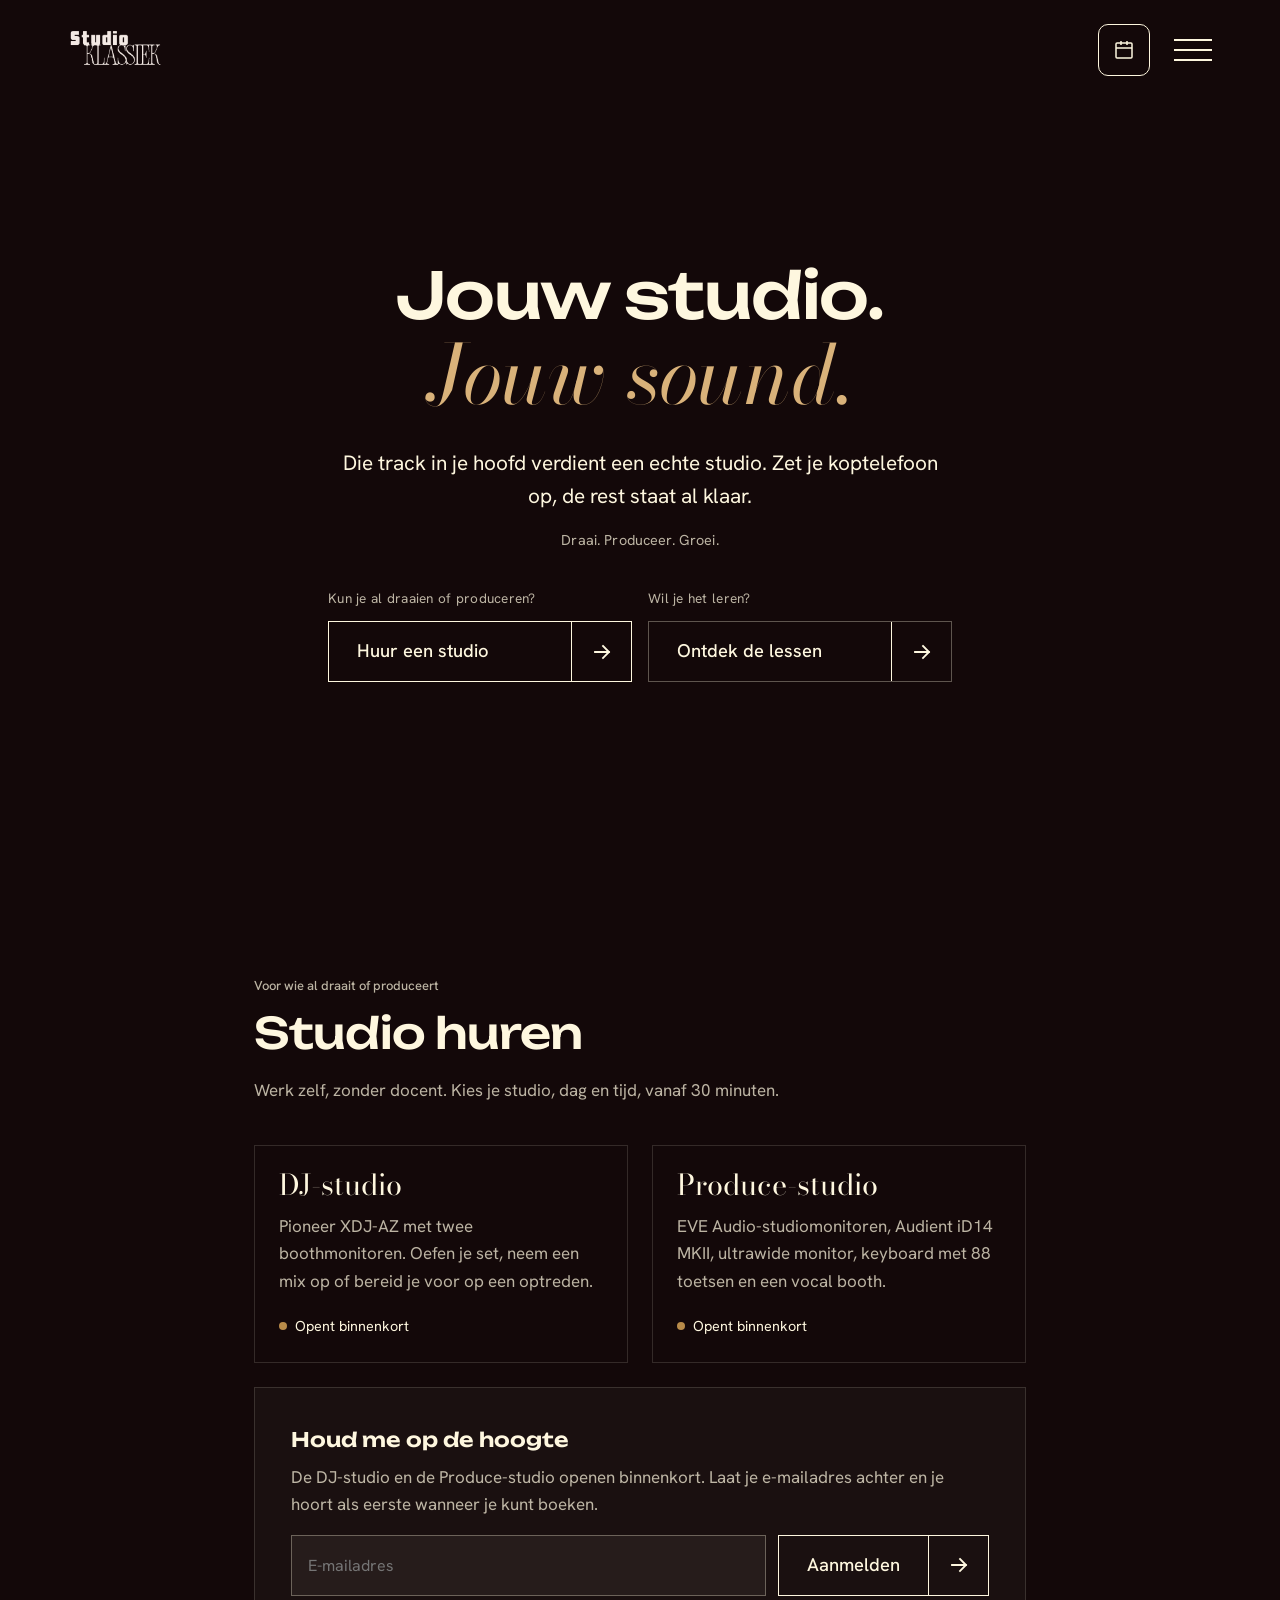
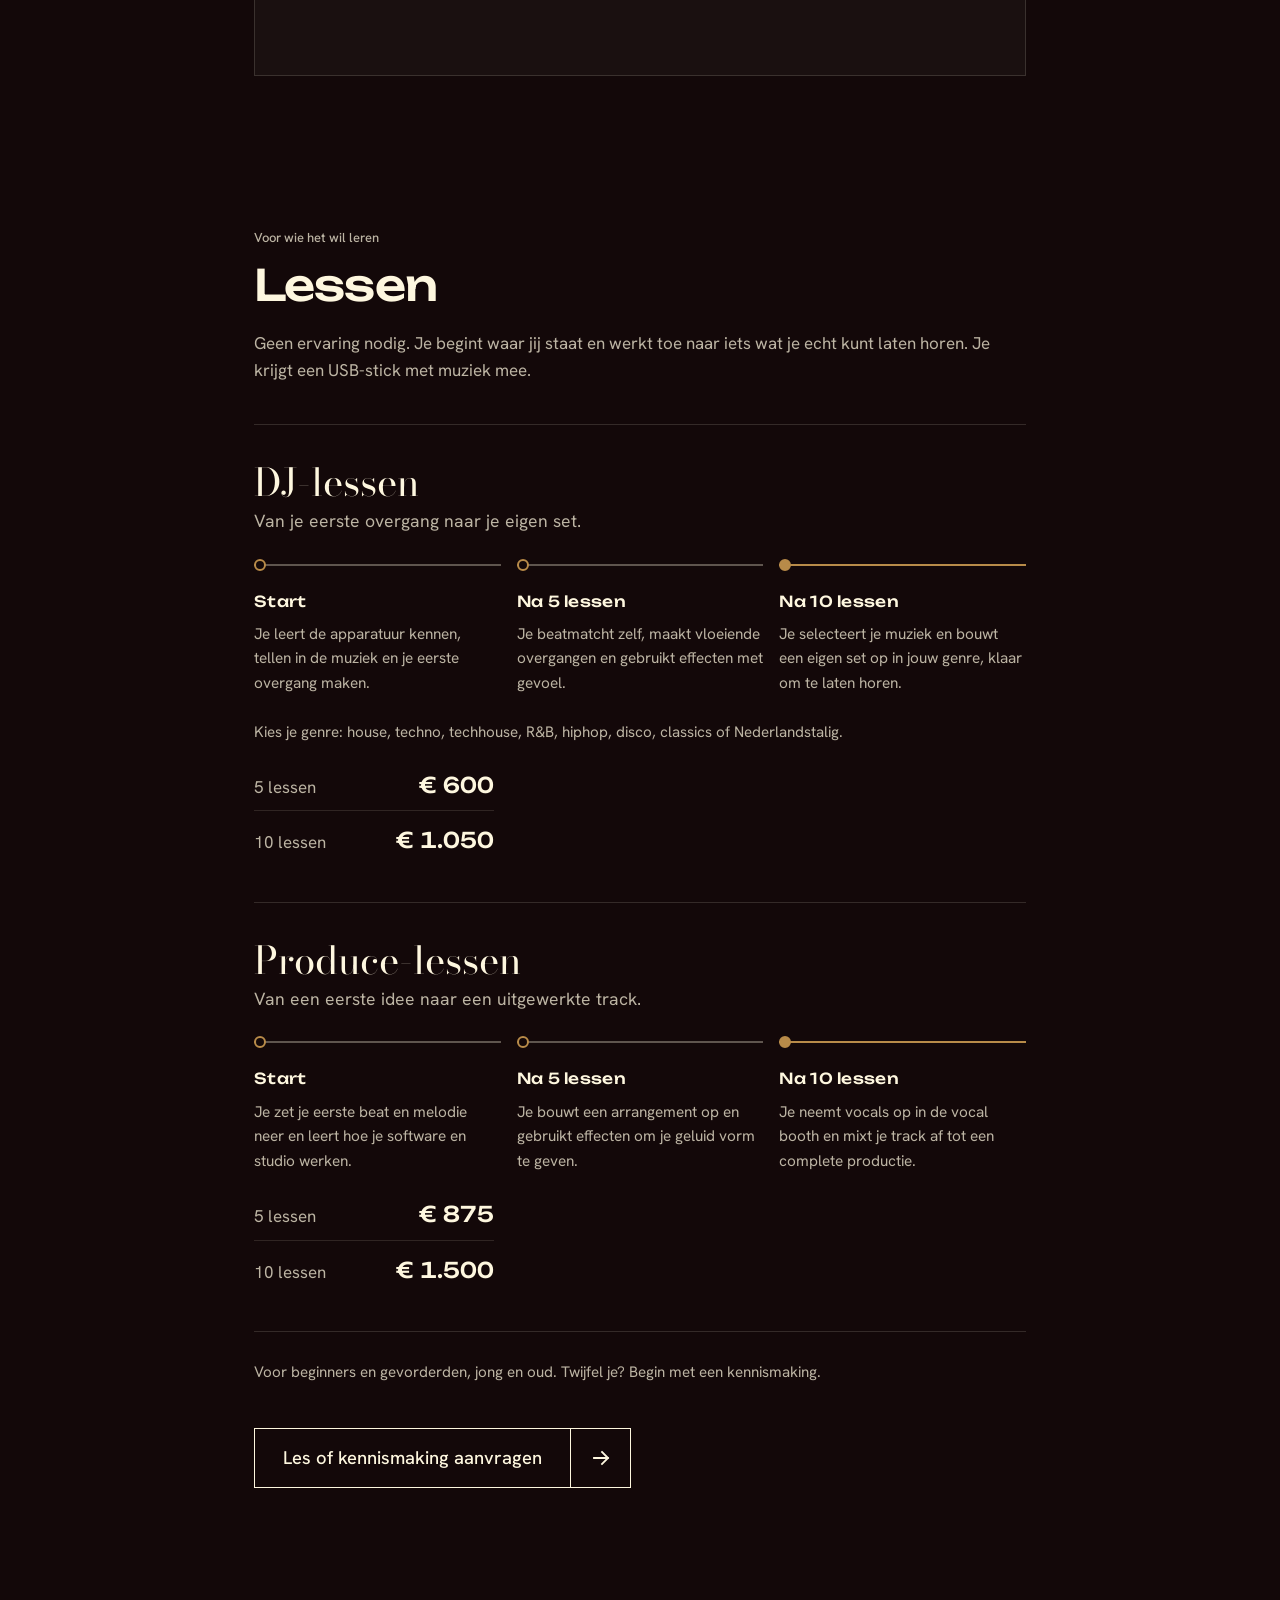
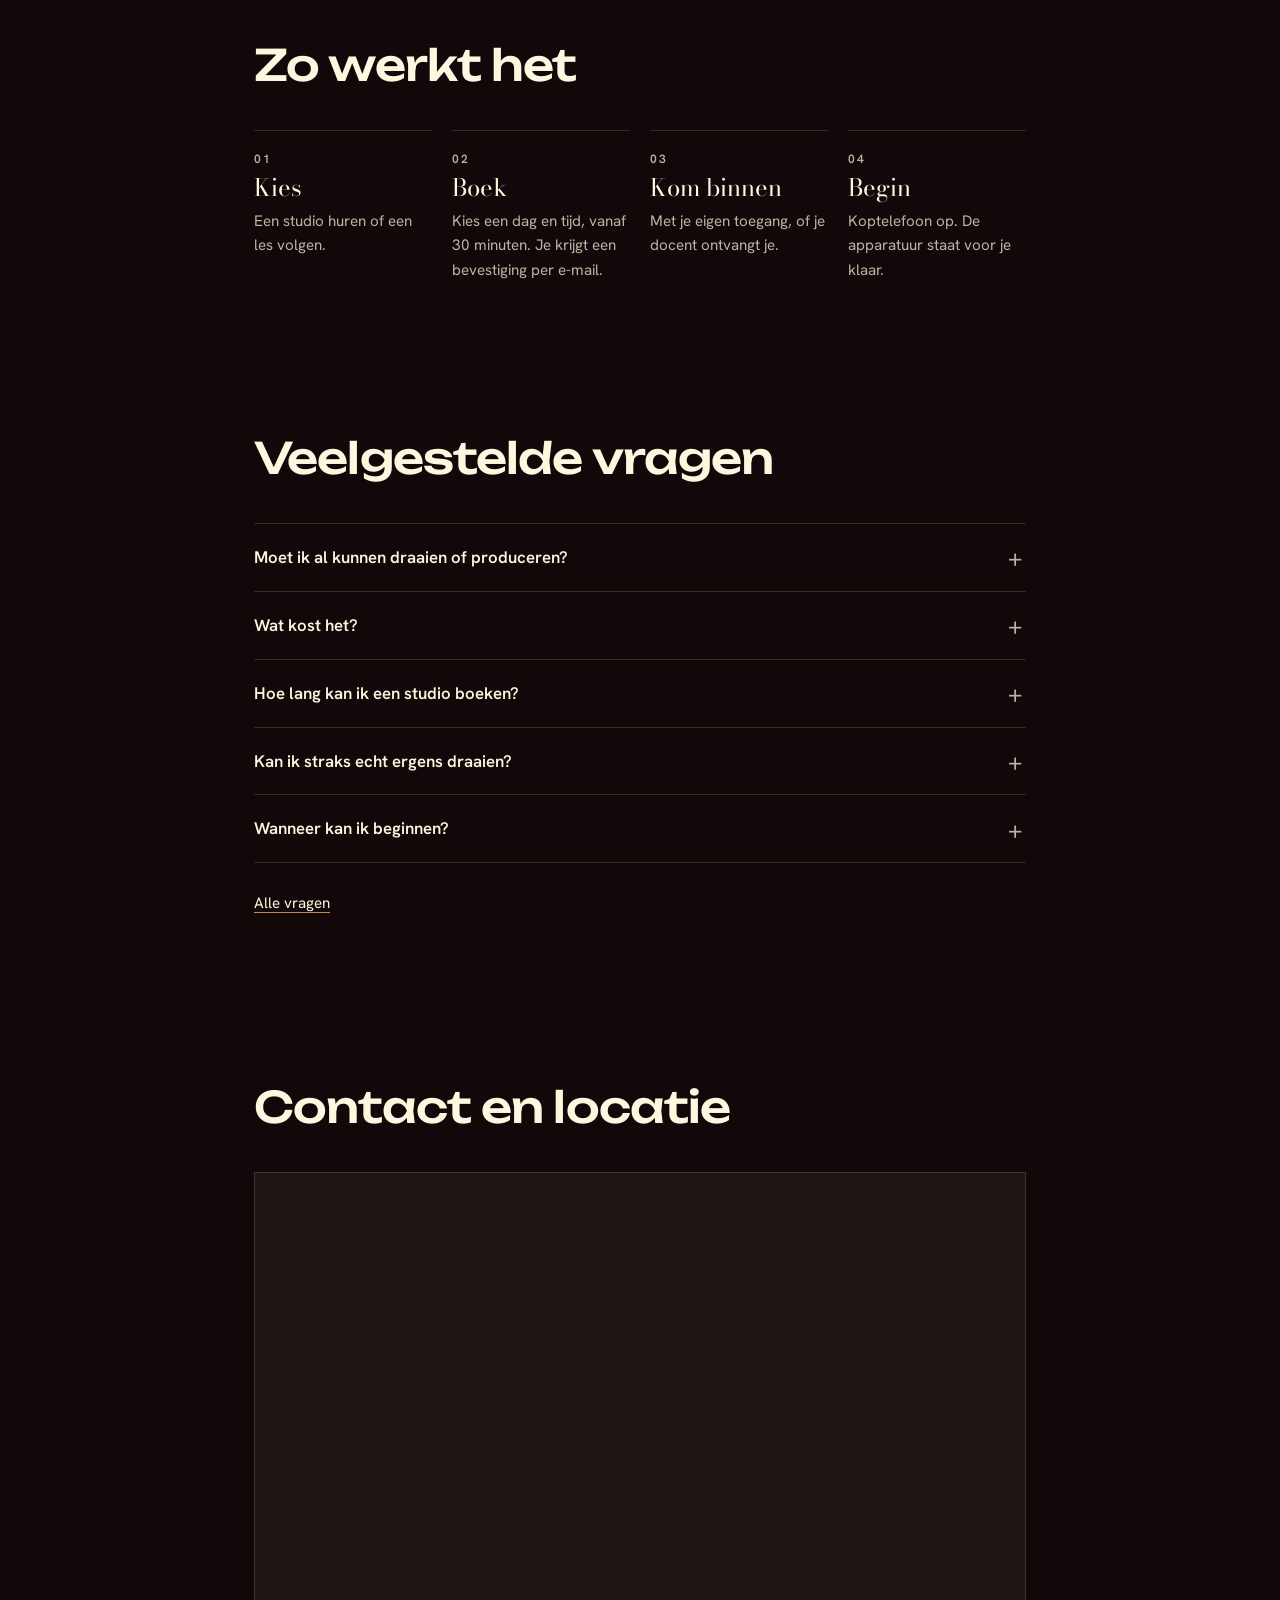
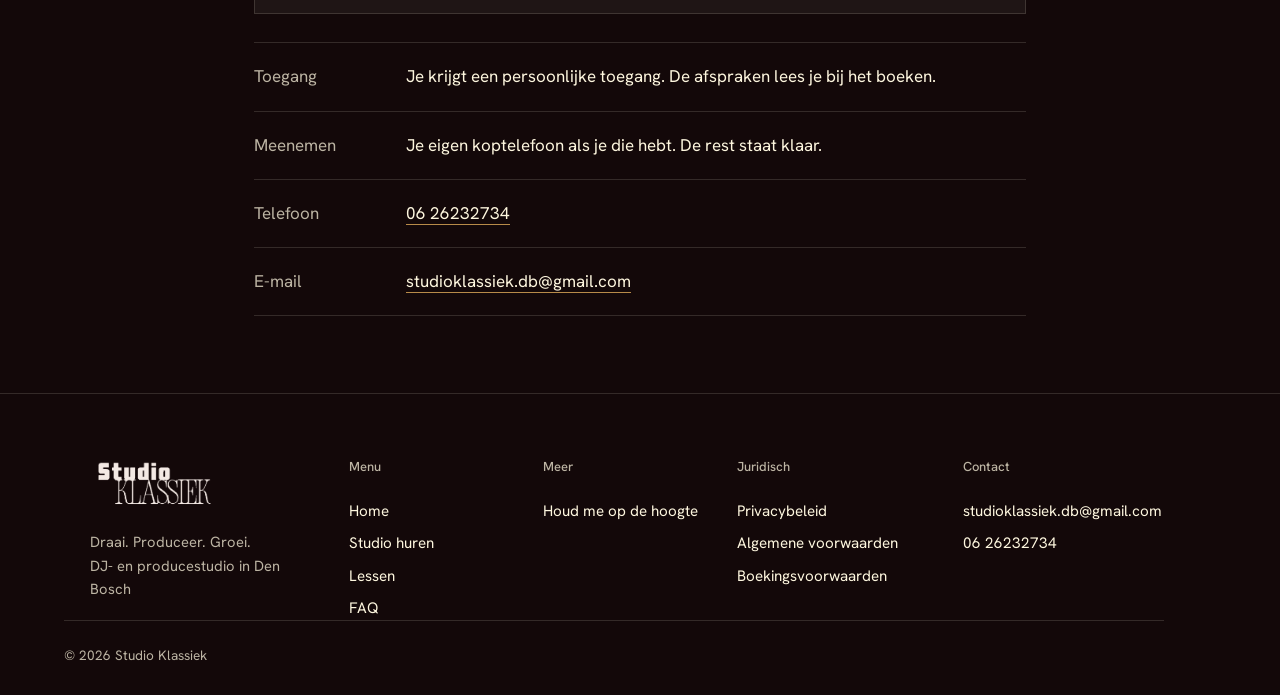
==== index.html @ 71df618e "Polijsten: lichtere kopjes, gewone labels, geen gloed, lege plekken verborgen - Kopjes van gewicht 7" ====
<!doctype html>
<html lang="nl">
<head>
<meta charset="utf-8">
<meta http-equiv="Content-Security-Policy" content="default-src 'self'; script-src 'self'; style-src 'self'; img-src 'self' data:; font-src 'self'; connect-src 'self' https://formsubmit.co; frame-src https://www.google.com; object-src 'none'; base-uri 'self'; form-action 'self'">
<meta name="viewport" content="width=device-width, initial-scale=1">
<title>Studio Klassiek | DJ- en producestudio in Den Bosch</title>
<meta name="description" content="Studio Klassiek in Den Bosch: huur een DJ- of producestudio vanaf 30 minuten, of leer draaien en produceren met DJ- en produce-lessen. Geen ervaring nodig.">
<link rel="icon" href="favicon.ico">
<link rel="stylesheet" href="fonts.css">
<link rel="stylesheet" href="styles.css">
</head>
<body class="home">

<a class="skip" href="#main">Naar de inhoud</a>

<header class="site-header">
  <a class="brand" href="#top" aria-label="Studio Klassiek, naar boven">
    <img src="assets/logo-cream.png" width="657" height="285" alt="Studio Klassiek">
  </a>
  <div class="head-actions">
    <a class="icon-btn" href="self-service.html" aria-label="Studio huren">
      <svg viewBox="0 0 24 24" aria-hidden="true"><rect x="4" y="5" width="16" height="15" rx="1"/><path d="M4 10h16M9 3v4M15 3v4"/></svg>
    </a>
    <button class="burger" id="burger" aria-expanded="false" aria-controls="menu" aria-label="Menu"><span></span><span></span><span></span></button>
  </div>
</header>

<nav class="menu" id="menu" aria-label="Hoofdmenu" hidden>
  <a href="self-service.html">Studio huren</a>
  <a href="lessen-boeken.html">Lessen boeken</a>
  <a href="index.html#studio">De studio</a>
</nav>
<main id="main">

<!-- 1. SFEERBEELD, KORTE UITLEG EN TWEE ROUTES -->
<section class="hero hero-photo" id="top">
  <div class="hero-media" aria-hidden="true">
    <!-- Zet hier jullie eigen sfeerfoto neer: site/assets/foto/hero.jpg (liggend, minimaal 1800 px breed) -->
    <img data-photo src="assets/foto/hero.jpg" alt="" width="1800" height="1200" fetchpriority="high">
    <span class="ph-label">Sfeerfoto: iemand achter de decks, licht aan, studio in gebruik</span>
  </div>
  <div class="hero-inner">
    <h1><span data-c="home.line1">Jouw studio.</span><br><em data-c="home.line2">Jouw sound.</em></h1>
    <p class="lead" data-c="home.lead">Die track in je hoofd verdient een echte studio. Zet je koptelefoon op, de rest staat al klaar.</p>
    <p class="small" data-c="home.small">Draai. Produceer. Groei.</p>
    <div class="routes">
      <a class="route" href="#huren">
        <small>Kun je al draaien of produceren?</small>
        <span class="btn"><span>Huur een studio</span><i class="arrow" aria-hidden="true"><svg viewBox="0 0 24 24"><path d="M5 12h14M13 6l6 6-6 6"/></svg></i></span>
      </a>
      <a class="route" href="#lessen">
        <small>Wil je het leren?</small>
        <span class="btn alt"><span>Ontdek de lessen</span><i class="arrow" aria-hidden="true"><svg viewBox="0 0 24 24"><path d="M5 12h14M13 6l6 6-6 6"/></svg></i></span>
      </a>
    </div>
  </div>
</section>

<!-- 2. AANBOD: STUDIO HUREN -->
<section class="block" id="huren">
  <p class="eyebrow">Voor wie al draait of produceert</p>
  <h2>Studio huren</h2>
  <p class="intro">Werk zelf, zonder docent. Kies je studio, dag en tijd, vanaf 30 minuten.</p>
  <div class="offer-grid">
    <article class="offer">
      <figure class="ph">
        <img data-photo src="assets/foto/dj-studio.jpg" alt="De DJ-studio met de Pioneer XDJ-AZ" width="1200" height="900">
        <figcaption class="ph-label">Foto: DJ-studio</figcaption>
      </figure>
      <div class="offer-body">
        <h3 data-c="studios.0.name">DJ-studio</h3>
        <p data-c="studios.0.text">Pioneer XDJ-AZ met twee boothmonitoren. Oefen je set, neem een mix op of bereid je voor op een optreden.</p>
        <p class="status" data-studio="0"><span class="dot" aria-hidden="true"></span><span class="st-text">Opent binnenkort</span><span class="st-open"> &middot; verwachte opening: <span class="todo" data-st-date>datum volgt</span></span></p>
      </div>
    </article>
    <article class="offer">
      <figure class="ph">
        <img data-photo src="assets/foto/produce-studio.jpg" alt="De producestudio met studiomonitoren en keyboard" width="1200" height="900">
        <figcaption class="ph-label">Foto: Produce-studio</figcaption>
      </figure>
      <div class="offer-body">
        <h3 data-c="studios.1.name">Produce-studio</h3>
        <p data-c="studios.1.text">EVE Audio-studiomonitoren, Audient iD14 MKII, ultrawide monitor, keyboard met 88 toetsen en een vocal booth.</p>
        <p class="status" data-studio="1"><span class="dot" aria-hidden="true"></span><span class="st-text">Opent binnenkort</span><span class="st-open"> &middot; verwachte opening: <span class="todo" data-st-date>datum volgt</span></span></p>
      </div>
    </article>
  </div>
  <div class="notify" id="early">
    <div>
      <h3>Houd me op de hoogte</h3>
      <p data-c="home.notify">De DJ-studio en de Produce-studio openen binnenkort. Laat je e-mailadres achter en je hoort als eerste wanneer je kunt boeken.</p>
    </div>
    <form id="earlyForm" class="early-form" novalidate>
      <label class="sr-only" for="earlyEmail">E-mailadres</label>
      <input id="earlyEmail" name="email" type="email" autocomplete="email" maxlength="120" placeholder="E-mailadres" required>
      <button class="btn" type="submit"><span>Aanmelden</span><i class="arrow" aria-hidden="true"><svg viewBox="0 0 24 24"><path d="M5 12h14M13 6l6 6-6 6"/></svg></i></button>
    </form>
    <p class="early-msg" id="earlyMsg" role="status"></p>
  </div>
</section>

<!-- 2. AANBOD: LESSEN -->
<section class="block" id="lessen">
  <p class="eyebrow">Voor wie het wil leren</p>
  <h2>Lessen</h2>
  <p class="intro">Geen ervaring nodig. Je begint waar jij staat en werkt toe naar iets wat je echt kunt laten horen. Je krijgt een USB-stick met muziek mee.</p>

  <article class="course">
    <div class="course-head">
      <h3>DJ-lessen</h3>
      <p class="course-sub">Van je eerste overgang naar je eigen set.</p>
    </div>
    <ol class="path" aria-label="Wat je leert bij DJ-lessen">
      <li><b>Start</b><span>Je leert de apparatuur kennen, tellen in de muziek en je eerste overgang maken.</span></li>
      <li><b>Na 5 lessen</b><span>Je beatmatcht zelf, maakt vloeiende overgangen en gebruikt effecten met gevoel.</span></li>
      <li><b>Na 10 lessen</b><span>Je selecteert je muziek en bouwt een eigen set op in jouw genre, klaar om te laten horen.</span></li>
    </ol>
    <p class="genres">Kies je genre: house, techno, techhouse, R&amp;B, hiphop, disco, classics of Nederlandstalig.</p>
    <div class="course-foot">
      <dl class="price">
        <div><dt>5 lessen</dt><dd data-price="lessons.dj.price5">€ 600</dd></div>
        <div><dt>10 lessen</dt><dd data-price="lessons.dj.price10">€ 1.050</dd></div>
      </dl>
      <dl class="facts-list">
        <div><dt>Lesduur</dt><dd class="todo" data-c="lessons.dj.duration">Volgt</dd></div>
        <div><dt>Vorm</dt><dd class="todo" data-c="lessons.dj.form">Priv&eacute;les of groep: volgt</dd></div>
        <div><dt>Docent</dt><dd class="todo" data-c="team.0.name">Naam volgt</dd></div>
      </dl>
    </div>
  </article>

  <article class="course">
    <div class="course-head">
      <h3>Produce-lessen</h3>
      <p class="course-sub">Van een eerste idee naar een uitgewerkte track.</p>
    </div>
    <ol class="path" aria-label="Wat je leert bij produce-lessen">
      <li><b>Start</b><span>Je zet je eerste beat en melodie neer en leert hoe je software en studio werken.</span></li>
      <li><b>Na 5 lessen</b><span>Je bouwt een arrangement op en gebruikt effecten om je geluid vorm te geven.</span></li>
      <li><b>Na 10 lessen</b><span>Je neemt vocals op in de vocal booth en mixt je track af tot een complete productie.</span></li>
    </ol>
    <div class="course-foot">
      <dl class="price">
        <div><dt>5 lessen</dt><dd data-price="lessons.produce.price5">€ 875</dd></div>
        <div><dt>10 lessen</dt><dd data-price="lessons.produce.price10">€ 1.500</dd></div>
      </dl>
      <dl class="facts-list">
        <div><dt>Lesduur</dt><dd class="todo" data-c="lessons.produce.duration">Volgt</dd></div>
        <div><dt>Vorm</dt><dd class="todo" data-c="lessons.produce.form">Priv&eacute;les of groep: volgt</dd></div>
        <div><dt>Docent</dt><dd class="todo" data-c="team.1.name">Naam volgt</dd></div>
      </dl>
    </div>
  </article>

  <p class="note">Voor beginners en gevorderden, jong en oud. Twijfel je? Begin met een kennismaking.</p>
  <a class="btn" href="lessen-boeken.html"><span>Les of kennismaking aanvragen</span><i class="arrow" aria-hidden="true"><svg viewBox="0 0 24 24"><path d="M5 12h14M13 6l6 6-6 6"/></svg></i></a>
</section>

<!-- 3. DE RUIMTES EN APPARATUUR -->
<section class="block wide" id="studio">
  <p class="eyebrow">Binnenkijken</p>
  <h2>De studio</h2>
  <div class="gallery">
    <figure class="ph g-big">
      <img data-photo src="assets/foto/studio-1.jpg" alt="Overzicht van de studio met verlichting aan" width="1600" height="1000">
      <figcaption class="ph-label">Foto: overzicht studio, verlichting aan</figcaption>
    </figure>
    <figure class="ph">
      <img data-photo src="assets/foto/decks.jpg" alt="Close-up van de Pioneer XDJ-AZ" width="900" height="900">
      <figcaption class="ph-label">Foto: close-up decks</figcaption>
    </figure>
    <figure class="ph">
      <img data-photo src="assets/foto/vocal-booth.jpg" alt="De vocal booth" width="900" height="900">
      <figcaption class="ph-label">Foto: vocal booth</figcaption>
    </figure>
    <figure class="ph">
      <img data-photo src="assets/foto/produce-setup.jpg" alt="Produce-setup met studiomonitoren en keyboard" width="900" height="900">
      <figcaption class="ph-label">Foto: produce-setup</figcaption>
    </figure>
    <figure class="ph">
      <img data-photo src="assets/foto/les.jpg" alt="Een docent en leerling achter de decks" width="900" height="900">
      <figcaption class="ph-label">Foto: les in actie</figcaption>
    </figure>
  </div>
</section>

<!-- 4. ZO WERKT HET -->
<section class="block" id="werkwijze">
  <h2>Zo werkt het</h2>
  <ol class="steps">
    <li><b>Kies</b><span>Een studio huren of een les volgen.</span></li>
    <li><b>Boek</b><span>Kies een dag en tijd, vanaf 30 minuten. Je krijgt een bevestiging per e-mail.</span></li>
    <li><b>Kom binnen</b><span>Met je eigen toegang, of je docent ontvangt je.</span></li>
    <li><b>Begin</b><span>Koptelefoon op. De apparatuur staat voor je klaar.</span></li>
  </ol>
</section>

<!-- 5. WIE ERACHTER ZITTEN -->
<section class="block" id="team">
  <p class="eyebrow">Wie je hier tegenkomt</p>
  <h2>De docenten</h2>
  <p class="intro">Stap je binnen zonder ervaring? Dan word je hier goed geholpen. We beginnen bij jouw muzieksmaak en gaan in jouw tempo.</p>
  <div class="team">
    <article class="person">
      <figure class="ph portrait">
        <img data-photo src="assets/foto/docent-dj.jpg" alt="Portret van de DJ-docent" width="800" height="1000">
        <figcaption class="ph-label">Portret DJ-docent</figcaption>
      </figure>
      <h3><span class="todo" data-c="team.0.name">Naam DJ-docent</span></h3>
      <p class="role" data-c="team.0.role">DJ-lessen</p>
      <p class="todo-block" data-c="team.0.text">Kort verhaal: waar draait hij of zij, hoe lang al, en wat vindt hij of zij het mooist aan lesgeven?</p>
    </article>
    <article class="person">
      <figure class="ph portrait">
        <img data-photo src="assets/foto/docent-produce.jpg" alt="Portret van de produce-docent" width="800" height="1000">
        <figcaption class="ph-label">Portret produce-docent</figcaption>
      </figure>
      <h3><span class="todo" data-c="team.1.name">Naam produce-docent</span></h3>
      <p class="role" data-c="team.1.role">Produce-lessen</p>
      <p class="todo-block" data-c="team.1.text">Kort verhaal: wat heeft hij of zij gemaakt of uitgebracht, en hoe helpt hij of zij beginners op weg?</p>
    </article>
  </div>
</section>

<!-- 6. ERVARINGEN: zet dit blok aan zodra er ervaringen van klanten zijn
<section class="block" id="ervaringen">
  <h2>Ervaringen</h2>
  <div class="quotes">
    <blockquote><p>"Tekst van de klant."</p><cite>Naam, DJ-lessen</cite></blockquote>
  </div>
</section>
-->

<!-- 7. VEELGESTELDE VRAGEN EN CONTACT -->
<section class="block" id="faq">
  <h2>Veelgestelde vragen</h2>
  <div class="faq" data-faq="home">
    <details>
      <summary>Moet ik al kunnen draaien of produceren?</summary>
      <p>Nee. Je kunt beginnen met een les en doorgroeien tot zelf een studio huren. Voor beginners en gevorderden, jong en oud.</p>
    </details>
    <details>
      <summary>Wat kost het?</summary>
      <p>DJ-lessen: 5 lessen € 600, 10 lessen € 1.050. Produce-lessen: 5 lessen € 875, 10 lessen € 1.500. Het tarief voor studio huren volgt. Meld je aan via "Houd me op de hoogte" en je hoort het als eerste.</p>
    </details>
    <details>
      <summary>Hoe lang kan ik een studio boeken?</summary>
      <p>Vanaf 30 minuten, tot 4 uur. Je kiest zelf je dag en tijd.</p>
    </details>
    <details>
      <summary>Kan ik straks echt ergens draaien?</summary>
      <p>We hebben contacten met cafés en clubs. Laat je zien dat je klaar bent, dan kijken we samen naar een optreden. Gegarandeerd is het niet.</p>
    </details>
    <details>
      <summary>Wanneer kan ik beginnen?</summary>
      <p>Lessen kun je nu al aanvragen. De DJ-studio en de Produce-studio openen binnenkort.</p>
    </details>
  </div>
  <p class="note"><a class="textlink" href="faq.html">Alle vragen</a></p>
</section>

<section class="block" id="locatie">
  <h2>Contact en locatie</h2>
  <div class="map">
    <iframe data-c-map title="Kaart van Den Bosch" loading="lazy" referrerpolicy="no-referrer-when-downgrade" src="https://www.google.com/maps?q=Den+Bosch&amp;output=embed"></iframe>
  </div>
  <dl class="info">
    <div><dt>Adres</dt><dd class="todo" data-c="contact.address">Volgt ('s-Hertogenbosch)</dd></div>
    <div><dt>Openbaar vervoer</dt><dd class="todo" data-c="contact.transit">Volgt</dd></div>
    <div><dt>Parkeren</dt><dd class="todo" data-c="contact.parking">Volgt</dd></div>
    <div><dt>Toegang</dt><dd data-c="contact.access">Je krijgt een persoonlijke toegang. De afspraken lees je bij het boeken.</dd></div>
    <div><dt>Meenemen</dt><dd data-c="contact.bring">Je eigen koptelefoon als je die hebt. De rest staat klaar.</dd></div>
    <div><dt>Telefoon</dt><dd><a data-c-tel href="tel:+31626232734">06 26232734</a></dd></div>
    <div><dt>E-mail</dt><dd><a data-c-mail href="mailto:studioklassiek.db@gmail.com">studioklassiek.db@gmail.com</a></dd></div>
  </dl>
</section>

</main>

<footer class="site-footer big">
  <div class="foot-grid">
    <div class="foot-brand">
      <img src="assets/logo-cream.png" width="657" height="285" alt="Studio Klassiek">
      <p>Draai. Produceer. Groei.</p>
      <p>DJ- en producestudio in Den Bosch</p>
    </div>
    <nav aria-label="Footer menu">
      <h4>Menu</h4>
      <a href="index.html">Home</a>
      <a href="self-service.html">Studio huren</a>
      <a href="index.html#lessen">Lessen</a>
      <a href="faq.html">FAQ</a>
    </nav>
    <nav aria-label="Meer">
      <h4>Meer</h4>
      <a href="index.html#early">Houd me op de hoogte</a>
    </nav>
    <nav aria-label="Juridisch">
      <h4>Juridisch</h4>
      <a href="privacy.html">Privacybeleid</a>
      <a href="voorwaarden.html">Algemene voorwaarden</a>
      <a href="boekingsvoorwaarden.html">Boekingsvoorwaarden</a>
    </nav>
    <div>
      <h4>Contact</h4>
      <a data-c-mail href="mailto:studioklassiek.db@gmail.com">studioklassiek.db@gmail.com</a>
      <a data-c-tel href="tel:+31626232734">06 26232734</a>
    </div>
  </div>
  <p class="copy">&copy; 2026 Studio Klassiek</p>
</footer>

<script src="common.js"></script>
<script src="content.js"></script>
<script src="early.js"></script>
</body>
</html>
---- fonts.css ----
﻿@font-face{font-family:'Bodoni Moda';font-style:italic;font-weight:400;font-display:swap;src:url('fonts/bodonimoda-italic-400-0.woff2') format('woff2');}
@font-face{font-family:'Bodoni Moda';font-style:normal;font-weight:400;font-display:swap;src:url('fonts/bodonimoda-normal-400-1.woff2') format('woff2');}
@font-face{font-family:'Bodoni Moda';font-style:normal;font-weight:500;font-display:swap;src:url('fonts/bodonimoda-normal-500-2.woff2') format('woff2');}
@font-face{font-family:'Bodoni Moda';font-style:normal;font-weight:700;font-display:swap;src:url('fonts/bodonimoda-normal-700-3.woff2') format('woff2');}
@font-face{font-family:'Hanken Grotesk';font-style:normal;font-weight:400;font-display:swap;src:url('fonts/hankengrotesk-normal-400-4.woff2') format('woff2');}
@font-face{font-family:'Hanken Grotesk';font-style:normal;font-weight:500;font-display:swap;src:url('fonts/hankengrotesk-normal-500-5.woff2') format('woff2');}
@font-face{font-family:'Hanken Grotesk';font-style:normal;font-weight:600;font-display:swap;src:url('fonts/hankengrotesk-normal-600-6.woff2') format('woff2');}

@font-face{font-family:'Unbounded';font-style:normal;font-weight:200 900;font-display:swap;src:url('fonts/unbounded.woff2') format('woff2');}
---- styles.css ----
:root {
  --wine: #522B36;
  --gold: #B88B49;
  --gold-lt: #D9B27A;
  --deep: #420303;
  --cream: #FEF7DF;
  --ember: #D54918;
  --bg: #130809;
  --bg2: #1b0d10;
  --line: rgba(254, 247, 223, .14);
  --line-strong: rgba(254, 247, 223, .32);
  --ease: cubic-bezier(.22, 1, .36, 1);
  --soft: rgba(254, 247, 223, .72);

  --display: 'Unbounded', 'Arial Black', sans-serif;
  --serif: 'Bodoni Moda', 'Didot', Georgia, serif;
  --sans: 'Hanken Grotesk', system-ui, sans-serif;
  --gutter: clamp(20px, 5vw, 64px);
}

*, *::before, *::after { box-sizing: border-box; }
html { scroll-behavior: smooth; scroll-padding-top: 96px; }
body { margin: 0; background: var(--bg); color: var(--cream); font-family: var(--sans); font-size: 17px; line-height: 1.6; -webkit-font-smoothing: antialiased; }
img { max-width: 100%; height: auto; display: block; }
a { color: inherit; }
p { margin: 0 0 1em; }
:focus-visible { outline: 2px solid var(--gold-lt); outline-offset: 3px; }
.skip { position: absolute; left: -999px; top: 8px; background: var(--cream); color: var(--wine); padding: 12px 16px; z-index: 100; }
.skip:focus { left: 8px; }

/* Header */
.site-header { position: fixed; inset: 0 0 auto 0; z-index: 60; display: flex; align-items: center; justify-content: space-between; padding: 24px var(--gutter); transition: background .3s; }
.site-header.solid { background: rgba(19, 8, 9, .92); backdrop-filter: blur(8px); }
.brand img { width: 104px; }
.head-actions { display: flex; align-items: center; gap: 20px; }
.icon-btn { display: grid; place-items: center; width: 52px; height: 52px; border: 1px solid var(--cream); border-radius: 10px; color: var(--cream); transition: background .3s, color .3s; }
.icon-btn svg { width: 24px; height: 24px; fill: none; stroke: currentColor; stroke-width: 1.5; }
.icon-btn:hover { background: var(--cream); color: var(--wine); }
.burger { width: 46px; height: 46px; background: none; border: 0; cursor: pointer; display: grid; align-content: center; gap: 8px; padding: 0 4px; }
.burger span { display: block; height: 2px; background: var(--cream); transition: transform .35s var(--ease), opacity .25s; }
.burger[aria-expanded=true] span:nth-child(1) { transform: translateY(10px) rotate(45deg); }
.burger[aria-expanded=true] span:nth-child(2) { opacity: 0; }
.burger[aria-expanded=true] span:nth-child(3) { transform: translateY(-10px) rotate(-45deg); }


/* Hero */
.hero { position: relative; min-height: 100svh; display: grid; place-items: center; text-align: center; padding: 120px var(--gutter) 80px; background: var(--bg); overflow: hidden; }
.hero-inner { position: relative; z-index: 1; max-width: 860px; animation: rise .45s var(--ease) both; }
.tag { display: inline-block; margin: 0 0 28px; padding: 8px 20px; border: 1px solid var(--line); font-size: .8125rem; font-weight: 600; letter-spacing: 0; color: var(--soft); }
h1 { margin: 0 0 28px; font-family: var(--display); font-weight: 500; font-size: clamp(1.9rem, 5.4vw, 4rem); line-height: 1.18; letter-spacing: -.02em; }
h1 em { font-family: var(--serif); font-style: italic; font-weight: 400; font-size: 1.28em; letter-spacing: 0; line-height: 1; color: var(--gold-lt); }
.lead { font-size: clamp(1.05rem, 1.7vw, 1.3rem); max-width: 30em; margin: 0 auto 16px; }
.small { font-size: .9rem; color: var(--soft); margin-bottom: 36px; letter-spacing: .01em; }
@keyframes rise { from { opacity: 0; transform: translateY(12px); } to { opacity: 1; transform: none; } }

/* Knop: rechthoek met pijlvlak, vulling schuift in */
.btn { position: relative; display: inline-flex; align-items: stretch; border: 1px solid var(--cream); background: transparent; color: var(--cream); font: 500 1.15rem/1 var(--sans); text-decoration: none; cursor: pointer; overflow: hidden; isolation: isolate; border-radius: 0; padding: 0; transition: color .35s; }
.btn > span { padding: 20px 28px; }
.btn::before { content: ""; position: absolute; inset: 0; background: var(--cream); transform: translateX(-101%); transition: transform .45s var(--ease); z-index: -1; }
.btn:hover::before, .btn:focus-visible::before { transform: none; }
.btn:hover, .btn:focus-visible { color: var(--wine); }
.arrow { display: grid; place-items: center; width: 60px; border-left: 1px solid currentColor; }
.arrow svg { width: 24px; height: 24px; fill: none; stroke: currentColor; stroke-width: 1.8; stroke-linecap: square; transition: transform .35s; }
.btn:hover .arrow svg { transform: translateX(5px); }
.btn[disabled] { opacity: .55; cursor: wait; }

/* Feiten */
.facts { display: grid; grid-template-columns: repeat(3, 1fr); max-width: 900px; margin: 0 auto; padding: 56px var(--gutter); text-align: center; gap: 12px; }
.facts svg { width: 34px; height: 34px; fill: none; stroke: var(--cream); stroke-width: 1.4; margin: 0 auto 16px; }
.facts p { margin: 0; font-size: .95rem; }

/* Blokken */
.block { max-width: 900px; margin: 0 auto; padding: clamp(44px, 6vw, 80px) var(--gutter); }
h2 { margin: 0 0 40px; font-family: var(--display); font-weight: 500; font-size: clamp(1.7rem, 4vw, 2.7rem); letter-spacing: -.02em; line-height: 1.1; }
h3 { margin: 0 0 12px; font-family: var(--sans); font-weight: 600; font-size: 1.15rem; }
.rows article { border-top: 1px solid var(--line); padding: 32px 0; display: grid; grid-template-columns: 1fr 1fr; gap: 12px 40px; align-items: start; }
.rows article:last-of-type { border-bottom: 1px solid var(--line); }
.rows h3 { grid-column: 1 / -1; }
.rows p { margin: 0; color: var(--soft); }
.price { margin: 0; display: grid; gap: 12px; }
.price div { display: flex; justify-content: space-between; align-items: baseline; border-bottom: 1px solid rgba(254, 247, 223, .12); padding-bottom: 8px; }
.price div:last-child { border: 0; }
.price dt { color: var(--soft); }
.price dd { margin: 0; font-family: var(--display); font-weight: 500; font-size: 1.35rem; }
.note { margin-top: 28px; color: var(--soft); font-size: .95rem; }

/* Reserveren */
.stage { background: var(--bg2); border-top: 1px solid rgba(254, 247, 223, .1); border-bottom: 1px solid rgba(254, 247, 223, .1); }
.intro { margin: -20px 0 40px; color: var(--soft); }
.booking { display: grid; grid-template-columns: 1fr 240px; gap: 40px; align-items: start; }
.step { border: 0; padding: 0; margin: 0 0 40px; min-width: 0; }
.step legend { padding: 0; margin-bottom: 20px; font-weight: 600; font-size: 1.05rem; display: flex; align-items: center; gap: 12px; }
.num { display: inline-grid; place-items: center; width: 28px; height: 28px; border: 1px solid var(--line-strong); color: var(--soft); font-size: .85rem; }
.choices { display: grid; grid-template-columns: repeat(2, 1fr); gap: 12px; }
.choice, .durations label { position: relative; cursor: pointer; }
.choice input, .durations input, .check input[type=checkbox] { position: absolute; opacity: 0; pointer-events: none; }
.choice > span, .durations label span { display: block; border: 1px solid var(--line-strong); padding: 16px 16px; transition: background .25s, color .25s, border-color .25s; }
.choice b { font-weight: 600; }
.choice:hover > span, .durations label:hover span { border-color: var(--cream); }
.choice input:checked + span, .durations input:checked + span { background: var(--cream); color: var(--wine); border-color: var(--cream); }
.choice input:focus-visible + span, .durations input:focus-visible + span { outline: 2px solid var(--gold-lt); outline-offset: 2px; }
.durations { display: flex; gap: 12px; margin-top: 12px; flex-wrap: wrap; }
.durations label span { padding: 12px 20px; font-size: .92rem; }

.cal { max-width: 400px; border: 1px solid var(--line); padding: 16px; margin-bottom: 20px; }
.cal-head { display: flex; align-items: center; justify-content: space-between; margin-bottom: 12px; }
.cal-head strong { font-family: var(--serif); font-size: 1.3rem; font-weight: 500; text-transform: capitalize; }
.cal-nav { width: 38px; height: 38px; border: 1px solid var(--line); background: transparent; color: var(--cream); cursor: pointer; font-size: 1.1rem; border-radius: 0; transition: background .25s, color .25s; }
.cal-nav:hover:not(:disabled) { background: var(--cream); color: var(--wine); }
.cal-nav:disabled { opacity: .3; cursor: not-allowed; }
.cal-grid { display: grid; grid-template-columns: repeat(7, 1fr); gap: 4px; }
.cal-dow { text-align: center; font-size: .7rem; font-weight: 600; letter-spacing: 0; padding: 8px 0; color: var(--soft); }
.cal-day { aspect-ratio: 1; border: 1px solid transparent; background: rgba(254, 247, 223, .06); color: var(--cream); font: 500 .95rem var(--sans); cursor: pointer; border-radius: 0; transition: background .2s, color .2s; }
.cal-day:hover:not(:disabled) { background: rgba(254, 247, 223, .14); }
.cal-day:disabled { background: transparent; opacity: .28; cursor: not-allowed; }
.cal-day[aria-pressed=true] { background: var(--cream); color: var(--wine); }
.mini { font-size: .8125rem; font-weight: 600; letter-spacing: 0; margin: 0; color: var(--soft); }
.slots { display: grid; grid-template-columns: repeat(auto-fill, minmax(84px, 1fr)); gap: 8px; margin-top: 12px; }
.slot { padding: 12px 0; border: 1px solid var(--line-strong); background: transparent; color: var(--cream); font: 600 .92rem var(--sans); cursor: pointer; border-radius: 0; transition: background .2s, color .2s, border-color .2s; }
.slot:hover:not(:disabled) { border-color: var(--cream); background: rgba(254, 247, 223, .1); }
.slot[aria-pressed=true] { background: var(--cream); color: var(--wine); border-color: var(--cream); }
.slot:disabled { text-decoration: line-through; opacity: .3; cursor: not-allowed; }
.slots-empty { grid-column: 1 / -1; margin: 0; color: var(--soft); }

.fields { display: grid; grid-template-columns: 1fr 1fr; gap: 16px; }
.fields .full { grid-column: 1 / -1; }
.fields label { display: grid; gap: 8px; font-size: .8125rem; font-weight: 600; letter-spacing: 0; color: var(--soft); }
.fields input, .fields textarea { font: 400 1rem var(--sans); letter-spacing: 0; text-transform: none; padding: 12px 16px; border: 1px solid var(--line-strong); background: rgba(254, 247, 223, .05); color: var(--cream); border-radius: 0; width: 100%; }
.fields input:focus, .fields textarea:focus { outline: 0; border-color: var(--cream); }
.fields .invalid { border-color: var(--ember); }
.check { display: flex; margin-top: 20px; cursor: pointer; font-size: .9rem; color: var(--soft); position: relative; }
.check span { position: relative; padding-left: 36px; }
.check span::before { content: ""; position: absolute; left: 0; top: 2px; width: 20px; height: 20px; border: 1px solid var(--cream); }
.check input:checked + span::after { content: ""; position: absolute; left: 7px; top: 5px; width: 6px; height: 11px; border: solid var(--cream); border-width: 0 2px 2px 0; transform: rotate(45deg); }
.check input:focus-visible + span::before { outline: 2px solid var(--gold-lt); outline-offset: 2px; }
.error { color: #ffb59c; border-left: 3px solid var(--ember); background: rgba(213, 73, 24, .12); padding: 12px 16px; margin: 0 0 20px; }

.summary { position: sticky; top: 100px; border: 1px solid var(--line); padding: 24px; }
.summary dl { margin: 0; }
.summary dt { font-size: .8125rem; font-weight: 600; letter-spacing: 0; color: var(--soft); margin-top: 16px; }
.summary dt:first-child { margin-top: 0; }
.summary dd { margin: 2px 0 0; font-family: var(--serif); font-size: 1.15rem; }

.done { border: 1px solid var(--line); border-top: 3px solid var(--gold); padding: clamp(24px, 4vw, 44px); }
.done h3 { font-family: var(--display); font-size: 1.5rem; }
.done-actions { display: flex; flex-wrap: wrap; gap: 12px; margin-top: 8px; }

/* Info */
.info { margin: 0; border-top: 1px solid var(--line); }
.info div { display: grid; grid-template-columns: 140px 1fr; gap: 12px; padding: 20px 0; border-bottom: 1px solid var(--line); }
.info dt { color: var(--soft); }
.info dd { margin: 0; }
.info a { text-decoration-color: var(--gold); text-underline-offset: 5px; }
.site-footer { display: flex; justify-content: space-between; align-items: center; gap: 20px; padding: 40px var(--gutter); max-width: 900px; margin: 0 auto; color: var(--soft); font-size: .9rem; }
.site-footer img { width: 110px; }
.site-footer p { margin: 0; }
.site-footer a { text-decoration-color: var(--gold); text-underline-offset: 4px; }

@media (max-width: 760px) {
  body { font-size: 16px; }
  .brand img { width: 88px; }
  .booking, .rows article { grid-template-columns: 1fr; }
  .summary { position: static; }
  .choices, .fields { grid-template-columns: 1fr; }
  .info div { grid-template-columns: 1fr; gap: 2px; }
  .site-footer { flex-direction: column; align-items: flex-start; }
  .btn { width: 100%; justify-content: space-between; }
}
@media (prefers-reduced-motion: reduce) {
  html { scroll-behavior: auto; }
  *, *::before, *::after { animation: none !important; transition-duration: .01ms !important; }
}



/* Subpagina's */
.inner .page { padding-top: 96px; min-height: 70vh; }
.crumb { margin: 0 0 20px; font-size: .85rem; color: var(--soft); }
.crumb a { text-underline-offset: 4px; }
.page-title { margin: 0 0 20px; font-family: var(--display); font-weight: 500; font-size: clamp(1.9rem, 5vw, 3.2rem); letter-spacing: -.02em; line-height: 1.1; }
.sub { font-size: 1.4rem; margin: 48px 0 20px; }
.narrow-page { max-width: 560px; }
.soft { color: var(--soft); }
.book-form.flat { padding: 0; }
.btn-sm > span { padding: 12px 20px; font-size: 1rem; }
.btn-sm .arrow { width: 48px; }
.rows .btn { grid-column: 1 / -1; justify-self: start; margin-top: 8px; }

.rooms { display: grid; grid-template-columns: repeat(auto-fill, minmax(220px, 1fr)); gap: 16px; }
.room { position: relative; cursor: pointer; }
.room input { position: absolute; opacity: 0; pointer-events: none; }
.room-card { display: grid; gap: 8px; border: 1px solid var(--line); padding: 12px 12px 16px; height: 100%; transition: border-color .25s, background .25s, color .25s; }
.room-card b { padding: 8px 8px 0; font-family: var(--display); font-weight: 500; font-size: 1.05rem; }
.room-desc { padding: 0 8px; color: var(--soft); }
.room-media { display: grid; place-items: center; aspect-ratio: 4 / 3; background: rgba(254, 247, 223, .05); border: 1px dashed var(--line); overflow: hidden; }
.room-media small { color: var(--soft); letter-spacing: 0; font-size: .8125rem; }
.room-media img { width: 100%; height: 100%; object-fit: cover; }
.room:hover .room-card { border-color: var(--cream); }
.room input:checked + .room-card { background: var(--cream); color: var(--wine); border-color: var(--cream); }
.room input:checked + .room-card .room-desc { color: var(--wine); }
.room input:focus-visible + .room-card { outline: 2px solid var(--gold-lt); outline-offset: 2px; }
.durations { margin: 0 0 20px; }
#gate .btn, #gate .done-actions { margin-top: 16px; }
.field-one { display: grid; gap: 8px; font-size: .8125rem; font-weight: 600; letter-spacing: 0; color: var(--soft); }
.field-one textarea { font: 400 1rem var(--sans); letter-spacing: 0; text-transform: none; padding: 12px 16px; border: 1px solid var(--line-strong); background: rgba(254, 247, 223, .05); color: var(--cream); border-radius: 0; width: 100%; }
.field-one textarea:focus { outline: 0; border-color: var(--cream); }

.tabs { display: flex; border-bottom: 1px solid var(--line); margin-bottom: 28px; }
.tabs button { flex: 1; background: none; border: 0; border-bottom: 2px solid transparent; color: var(--soft); font: 500 .8125rem var(--sans); letter-spacing: 0; padding: 16px 8px; cursor: pointer; margin-bottom: -1px; transition: color .25s, border-color .25s; }
.tabs button:hover { color: var(--cream); }
.tabs button[aria-selected=true] { color: var(--cream); border-bottom-color: var(--gold-lt); }
.auth-form .fields { margin-bottom: 20px; }
.fields.one { grid-template-columns: 1fr; }
.bookings { display: grid; margin-bottom: 36px; border-top: 1px solid var(--line); }
.booking-row { display: flex; justify-content: space-between; gap: 16px; align-items: center; padding: 20px 0; border-bottom: 1px solid var(--line); }
.booking-row > div { display: grid; }
.booking-row span { color: var(--soft); }
.link-btn { background: none; border: 0; color: var(--cream); font: 500 .8125rem var(--sans); letter-spacing: 0; text-decoration: underline; text-decoration-color: var(--gold); text-underline-offset: 5px; cursor: pointer; }
.link-btn:hover { color: var(--gold-lt); }
.icon-btn.is-in { background: var(--cream); color: var(--wine); }

.map { border: 1px solid var(--line); margin-bottom: 28px; aspect-ratio: 16 / 9; background: rgba(254, 247, 223, .05); }
.map iframe { width: 100%; height: 100%; border: 0; filter: grayscale(.4) contrast(1.05); }
.info dd.empty { color: var(--soft); }
.head-actions .icon-btn + .icon-btn { margin-left: -8px; }
@media (max-width: 760px) { .map { aspect-ratio: 4 / 3; } .booking-row { align-items: flex-start; flex-direction: column; } }
.room input:checked + .room-card .room-media { background: rgba(82, 43, 54, .08); border-color: rgba(82, 43, 54, .35); }
.room input:checked + .room-card .room-media small { color: var(--wine); }
.inner .intro { margin-top: 0; }

/* Zalen: coming soon */
.room-media { position: relative; }
.room.soon { cursor: default; }
.room.soon .room-card { opacity: 1; }
.room.soon:hover .room-card { border-color: var(--line); }
.room-media .soon-badge { position: absolute; inset: 0; display: grid; place-items: center; text-align: center; padding: 12px; background: rgba(19, 8, 9, .72); font-family: var(--display); font-weight: 500; font-size: clamp(1.5rem, 4.4vw, 2.1rem); line-height: 1.05; letter-spacing: -.02em; text-transform: uppercase; color: var(--gold-lt); }
.no-rooms .step:not(:first-of-type), .no-rooms .summary { display: none; }
.no-rooms .booking { grid-template-columns: 1fr; }

/* Early Access */
.sr-only { position: absolute; width: 1px; height: 1px; overflow: hidden; clip: rect(0 0 0 0); white-space: nowrap; }
.early-form { display: flex; gap: 12px; max-width: 560px; }
.early-form input { flex: 1; min-width: 0; font: 400 1rem var(--sans); padding: 0 16px; border: 1px solid var(--line-strong); background: rgba(254, 247, 223, .05); color: var(--cream); border-radius: 0; }
.early-form input:focus { outline: 0; border-color: var(--cream); }
.early-msg { margin: 16px 0 0; color: var(--cream); min-height: 1.6em; }
.early-msg.bad { color: #ffb59c; }
.hero-inner .hero-actions { display: flex; flex-wrap: wrap; gap: 16px; justify-content: center; }
@media (max-width: 760px) { .early-form { flex-direction: column; } .early-form input { padding: 16px; } .hero-inner .hero-actions .btn { width: 100%; } }

/* Footer en documentpagina's */
.site-footer.big { display: block; max-width: none; margin: 0; padding: 64px var(--gutter) 28px; border-top: 1px solid var(--line); background: var(--bg); color: var(--cream); }
.foot-grid { max-width: 1100px; margin: 0 auto; display: grid; grid-template-columns: 1.4fr 1fr 1fr 1.2fr 1.4fr; gap: 32px; }
.foot-brand img { width: 130px; margin-bottom: 16px; }
.foot-brand p { margin: 0; color: var(--soft); font-size: .92rem; }
.foot-grid h4 { margin: 0 0 16px; font: 500 .8125rem var(--sans); letter-spacing: 0; color: var(--soft); }
.foot-grid nav, .foot-grid > div:last-child { display: grid; align-content: start; gap: 8px; }
.foot-grid a { color: var(--cream); text-decoration: none; font-size: .95rem; background: linear-gradient(var(--gold-lt), var(--gold-lt)) left bottom / 0 1px no-repeat; transition: background-size .3s; justify-self: start; }
.foot-grid a:hover { background-size: 100% 1px; }
.copy { max-width: 1100px; margin: 48px auto 0; padding-top: 24px; border-top: 1px solid rgba(254, 247, 223, .14); color: var(--soft); font-size: .85rem; }
.doc h2 { font-family: var(--sans); font-size: 1.15rem; font-weight: 600; letter-spacing: 0; margin: 36px 0 12px; }
.doc p, .doc li { color: var(--soft); }
.doc .intro { margin: 0 0 28px; }
.doc .faq { margin-top: 8px; }
.faq details { border-top: 1px solid var(--line); }
.faq details:last-child { border-bottom: 1px solid var(--line); }
.faq summary { cursor: pointer; list-style: none; padding: 20px 40px 20px 0; position: relative; font-weight: 600; font-size: 1.05rem; }
.faq summary::-webkit-details-marker { display: none; }
.faq summary::after { content: "+"; position: absolute; right: 4px; top: 50%; transform: translateY(-50%); font: 300 1.6rem var(--sans); color: var(--soft); transition: transform .3s; }
.faq details[open] summary::after { transform: translateY(-50%) rotate(45deg); }
.faq details p { color: var(--soft); margin: 0 0 20px; }
.textlink { color: var(--cream); text-decoration-color: var(--gold); text-underline-offset: 4px; }
.concept { margin-top: 40px; border-left: 2px solid var(--gold); padding-left: 12px; }
@media (max-width: 1100px) { .foot-grid { grid-template-columns: repeat(4, auto); justify-content: space-between; } .foot-brand { grid-column: 1 / -1; } }
@media (max-width: 700px) { .foot-grid { grid-template-columns: 1fr 1fr; } }

.callout { border: 1px solid var(--gold); border-left-width: 4px; padding: 8px 24px 12px; margin: 8px 0 12px; background: rgba(184, 139, 73, .08); }
.callout h2 { margin-top: 16px; color: var(--gold-lt); }
.callout p { color: var(--cream); font-size: 1.1rem; }
.foot-grid nav[aria-label="Juridisch"] a { max-width: 100%; }

/* Menu: paneel met genummerde regels */
html.menu-open { overflow: hidden; }
.menu-backdrop { position: fixed; inset: 0; z-index: 54; background: rgba(10, 4, 5, .62); -webkit-backdrop-filter: blur(5px); backdrop-filter: blur(5px); opacity: 0; transition: opacity .28s var(--ease); }
.menu-backdrop.open { opacity: 1; }
.menu-backdrop[hidden] { display: none; }
.menu { position: fixed; top: 86px; right: var(--gutter); z-index: 55; width: min(380px, calc(100% - 2 * var(--gutter))); counter-reset: m; background: linear-gradient(180deg, #24121a 0%, #170a0d 100%); border: 1px solid rgba(217, 178, 122, .38); border-top: 2px solid var(--gold); box-shadow: 0 32px 90px rgba(0, 0, 0, .65); padding: 8px 28px 24px; opacity: 0; transform: translateY(-10px); transition: opacity .26s var(--ease), transform .26s ease; }
.menu::before { content: ""; position: absolute; inset: 6px; border: 1px solid rgba(217, 178, 122, .14); pointer-events: none; }
.menu.open { opacity: 1; transform: none; }
.menu[hidden] { display: none; }
.menu a { counter-increment: m; position: relative; display: flex; align-items: center; gap: 20px; min-height: 66px; padding: 16px 0; font-family: var(--serif); font-size: 1.75rem; font-weight: 400; line-height: 1.1; color: var(--cream); text-decoration: none; border-bottom: 1px solid rgba(254, 247, 223, .12); -webkit-tap-highlight-color: transparent; transition: color .25s, padding-left .3s; }
.menu a::before { content: "0" counter(m); min-width: 1.7rem; font-family: var(--sans); font-size: .72rem; font-weight: 600; letter-spacing: .18em; color: var(--soft); }
.menu a::after { content: ""; margin-left: auto; width: 9px; height: 9px; border: solid var(--soft); border-width: 1.5px 1.5px 0 0; transform: rotate(45deg); opacity: .6; transition: transform .3s, opacity .3s; }
.menu a:hover, .menu a:focus-visible, .menu a:active { color: var(--gold-lt); padding-left: 8px; }
.menu a:hover::after, .menu a:focus-visible::after { opacity: 1; transform: translateX(4px) rotate(45deg); }
.menu .menu-foot { display: grid; gap: 2px; padding-top: 20px; }
.menu .menu-foot small { font: 500 .8125rem var(--sans); letter-spacing: 0; color: var(--soft); margin-bottom: 4px; }
.menu .menu-foot a { counter-increment: none; min-height: 46px; padding: 8px 0; gap: 0; font: 500 1.05rem var(--sans); border: 0; }
.menu .menu-foot a::before, .menu .menu-foot a::after { content: none; }
.menu .menu-foot a:hover, .menu .menu-foot a:focus-visible { padding-left: 0; }
@media (max-width: 760px) {
  .menu { top: 82px; left: 12px; right: 12px; width: auto; max-height: calc(100svh - 98px); overflow-y: auto; overscroll-behavior: contain; padding: 4px 24px 20px; }
  .menu a { min-height: 70px; font-size: 1.9rem; }
  .menu .menu-foot a { min-height: 52px; font-size: 1.1rem; }
  .burger { width: 52px; height: 52px; }
}
/* Homepage: lessen, werkwijze, binnenkort-blok */
.rows article > div p { margin: 0 0 16px; }
.rows article > div .ticks { margin: 16px 0; }
.rows article > div .fine { margin: 0; }
.rows article h3 { font-family: var(--serif); font-weight: 400; font-size: clamp(1.5rem, 3.2vw, 2rem); line-height: 1.15; }
.rows .price { align-self: start; }
.block > .btn { margin-top: 28px; }
.steps { list-style: none; margin: 0; padding: 0; display: grid; grid-template-columns: repeat(4, 1fr); gap: 20px; counter-reset: s; }
.steps li { counter-increment: s; border-top: 1px solid var(--line); padding-top: 20px; display: grid; gap: 8px; align-content: start; }
.steps li::before { content: "0" counter(s); font: 600 .75rem var(--sans); letter-spacing: .18em; color: var(--soft); }
.steps b { font-family: var(--serif); font-weight: 400; font-size: 1.5rem; line-height: 1.1; }
.steps span { color: var(--soft); font-size: .95rem; }
.soon-box { display: none; margin: 0 0 40px; padding: clamp(24px, 4vw, 36px); border: 1px solid var(--line); background: rgba(254, 247, 223, .03); }
.no-rooms .soon-box { display: block; }
.soon-box h2 { margin: 0 0 12px; font-size: clamp(1.4rem, 3.5vw, 2rem); }
.soon-box p { color: var(--soft); }
.soon-box .early-form { max-width: none; }
@media (max-width: 900px) { .steps { grid-template-columns: 1fr 1fr; } }
@media (max-width: 760px) { .steps { grid-template-columns: 1fr; gap: 0; } .steps li { padding: 20px 0 20px; } .block > .btn { width: 100%; justify-content: space-between; } }

/* ===== Vernieuwde homepage: sfeerbeelden, twee routes, concreter aanbod ===== */
.btn.alt { border-color: var(--line-strong); color: var(--cream); }
.btn.alt::before { background: var(--cream); }
.btn.alt:hover, .btn.alt:focus-visible { color: var(--wine); }
.eyebrow { margin: 0 0 16px; font: 500 .8125rem var(--sans); letter-spacing: 0; color: var(--soft); }
.block.wide { max-width: 1160px; }

/* Foto's en plekken voor foto's */
.ph { position: relative; margin: 0; overflow: hidden; background: var(--bg2); }
.ph img { width: 100%; height: 100%; object-fit: cover; }
.ph-label { position: absolute; left: 14px; bottom: 12px; right: 14px; display: none; font: 500 .8125rem var(--sans); letter-spacing: 0; color: rgba(254, 247, 223, .55); }
.ph.missing img, .hero-media.missing img { display: none; }
.ph.missing .ph-label, .hero-media.missing .ph-label { display: block; }

/* Hero met sfeerbeeld */
.hero-photo { background: var(--bg); }
.hero-media { position: absolute; inset: 0; background: var(--bg); }
.hero-media img { width: 100%; height: 100%; object-fit: cover; }
.hero-media::after { content: ""; position: absolute; inset: 0; background: linear-gradient(180deg, rgba(19, 8, 9, .55) 0%, rgba(19, 8, 9, .35) 40%, rgba(19, 8, 9, .85) 100%); }
.hero-media .ph-label { top: auto; bottom: 22px; text-align: center; z-index: 1; }
.hero .tag { margin-bottom: 24px; color: var(--cream); border-color: rgba(254, 247, 223, .4); background: rgba(19, 8, 9, .35); }
.routes { display: grid; grid-template-columns: 1fr 1fr; gap: 16px; max-width: 640px; margin: 0 auto; }
.route { display: grid; gap: 12px; text-decoration: none; text-align: left; }
.route small { font-size: .85rem; color: var(--soft); letter-spacing: .02em; }
.route .btn { width: 100%; justify-content: space-between; }
.route:hover .btn::before, .route:focus-visible .btn::before { transform: none; }
.route:hover .btn, .route:focus-visible .btn { color: var(--wine); }
.route:hover .btn.alt, .route:focus-visible .btn.alt { color: var(--bg); }
.route:hover .arrow svg { transform: translateX(5px); }
.route:focus-visible { outline: none; }
.route:focus-visible .btn { outline: 2px solid var(--gold-lt); outline-offset: 3px; }

/* Studio huren */
.offer-grid { display: grid; grid-template-columns: 1fr 1fr; gap: 24px; }
.offer { border: 1px solid var(--line); display: grid; grid-template-rows: auto 1fr; }
.offer .ph { aspect-ratio: 4 / 3; }
.offer-body { padding: 24px 24px 24px; display: grid; align-content: start; gap: 12px; }
.offer-body h3 { margin: 0; font-family: var(--serif); font-weight: 400; font-size: 1.8rem; line-height: 1.1; }
.offer-body p { margin: 0; color: var(--soft); }
.status { display: flex; align-items: baseline; flex-wrap: wrap; gap: 4px 8px; font-size: .9rem; color: var(--cream) !important; padding-top: 8px; }
.status .dot { width: 8px; height: 8px; border-radius: 50%; background: var(--gold); align-self: center; }
.notify { margin-top: 24px; padding: clamp(24px, 4vw, 36px); border: 1px solid var(--line); background: rgba(254, 247, 223, .03); }
.notify h3 { font-family: var(--display); font-size: 1.25rem; margin-bottom: 8px; }
.notify p { color: var(--soft); }
.notify .early-form { max-width: none; margin-top: 8px; }

/* Lessen */
.course { border-top: 1px solid var(--line); padding: 36px 0; }
.course:last-of-type { border-bottom: 1px solid var(--line); }
.course-head h3 { margin: 0 0 4px; font-family: var(--serif); font-weight: 400; font-size: clamp(1.8rem, 4vw, 2.4rem); line-height: 1.1; }
.course-sub { margin: 0 0 28px; color: var(--soft); font-size: 1.1rem; }
.path { list-style: none; margin: 0 0 24px; padding: 0; display: grid; grid-template-columns: repeat(3, 1fr); gap: 16px; position: relative; }
.path li { position: relative; padding: 24px 0 0; display: grid; gap: 8px; align-content: start; border-top: 2px solid var(--line-strong); }
.path li:last-child { border-top-color: var(--gold); }
.path li::before { content: ""; position: absolute; top: -7px; left: 0; width: 12px; height: 12px; border-radius: 50%; background: var(--bg); border: 2px solid var(--gold); }
.path li:last-child::before { background: var(--gold); }
.path b { font-family: var(--display); font-weight: 500; font-size: .95rem; letter-spacing: .02em; }
.path span { color: var(--soft); font-size: .96rem; }
.genres { color: var(--soft); font-size: .95rem; margin: 0 0 24px; }
.course-foot { display: grid; grid-template-columns: 240px 1fr; gap: 20px 48px; align-items: start; }
.facts-list { margin: 0; display: grid; gap: 0; border-top: 1px solid rgba(254, 247, 223, .12); }
.facts-list div { display: grid; grid-template-columns: 120px 1fr; gap: 12px; padding: 12px 0; border-bottom: 1px solid rgba(254, 247, 223, .12); font-size: .95rem; }
.facts-list dt { color: var(--soft); }
.facts-list dd { margin: 0; }

/* Nog in te vullen (zichtbaar gemarkeerd) */
.todo { color: var(--gold-lt); border-bottom: 1px dashed var(--gold); }
dd.todo { justify-self: start; }
.todo-block { color: var(--soft); border-left: 2px dashed var(--gold); padding-left: 12px; font-size: .95rem; }

/* Galerij */
.gallery { display: grid; grid-template-columns: repeat(4, 1fr); grid-auto-rows: minmax(160px, 22vw); gap: 12px; }
.gallery .ph { height: 100%; }
.gallery .g-big { grid-column: span 2; grid-row: span 2; }

/* Docenten */
.team { display: grid; grid-template-columns: 1fr 1fr; gap: 28px; }
.person .portrait { aspect-ratio: 4 / 5; margin-bottom: 20px; }
.person h3 { margin: 0; font-family: var(--serif); font-weight: 400; font-size: 1.6rem; }
.role { margin: 2px 0 12px; font: 500 .8125rem var(--sans); letter-spacing: 0; color: var(--soft); }

@media (max-width: 760px) {
  .routes, .offer-grid, .team { grid-template-columns: 1fr; }
  .routes { gap: 20px; }
  .path { grid-template-columns: 1fr; gap: 0; padding-left: 20px; border-left: 2px solid var(--line-strong); }
  .path li { border-top: 0; padding: 0 0 20px 8px; }
  .path li::before { top: 4px; left: -26px; }
  .course-foot { grid-template-columns: 1fr; }
  .facts-list div { grid-template-columns: 1fr; gap: 2px; }
  .gallery { grid-template-columns: 1fr 1fr; grid-auto-rows: 42vw; }
  .person .portrait { aspect-ratio: 4 / 3; }
}

/* Boeken: kosten en aanvraag */
.summary dd#sPrice { line-height: 1.35; }
.sum-note { margin: 16px 0 0; padding-top: 16px; border-top: 1px solid var(--line); font-size: .85rem; color: var(--soft); }
.dur-label { margin: 20px 0 0; }
.soon-alt { margin: 16px 0 0; font-size: .95rem; }
@media (max-width: 700px) { .foot-grid { grid-template-columns: repeat(2, minmax(0, 1fr)); } .foot-grid a { overflow-wrap: anywhere; } }

/* Sleutelovereenkomst: alleen zichtbaar in het boekingsformulier */
.key-agreement { margin: 8px 0 16px; border: 1px solid var(--line); background: rgba(254, 247, 223, .04); }
.key-agreement summary { cursor: pointer; list-style: none; padding: 16px 44px 16px 20px; position: relative; font-weight: 600; }
.key-agreement summary::-webkit-details-marker { display: none; }
.key-agreement summary::after { content: "+"; position: absolute; right: 16px; top: 50%; transform: translateY(-50%); font: 300 1.6rem var(--sans); color: var(--soft); transition: transform .3s; }
.key-agreement[open] summary::after { transform: translateY(-50%) rotate(45deg); }
.key-body { max-height: 340px; overflow-y: auto; padding: 4px 20px 20px; border-top: 1px solid var(--line); -webkit-overflow-scrolling: touch; }
.key-body h2 { font: 600 1rem var(--sans); letter-spacing: 0; margin: 24px 0 8px; }
.key-body p, .key-body li { color: var(--soft); font-size: .95rem; margin: 0 0 12px; }
.key-body .callout { margin: 16px 0 4px; padding: 2px 16px 8px; }
.key-body .callout h2 { margin-top: 12px; }
.key-body .callout p { color: var(--cream); }
.status.is-open .dot { background: var(--gold-lt); }
[hidden] { display: none !important; }

/* Lege fotoplekken tonen we niet: ze verschijnen vanzelf zodra de foto er is */
.ph.missing, .hero-media.missing { display: none; }
.price dd, .summary dd, .cal-day, .slot { font-variant-numeric: tabular-nums; }
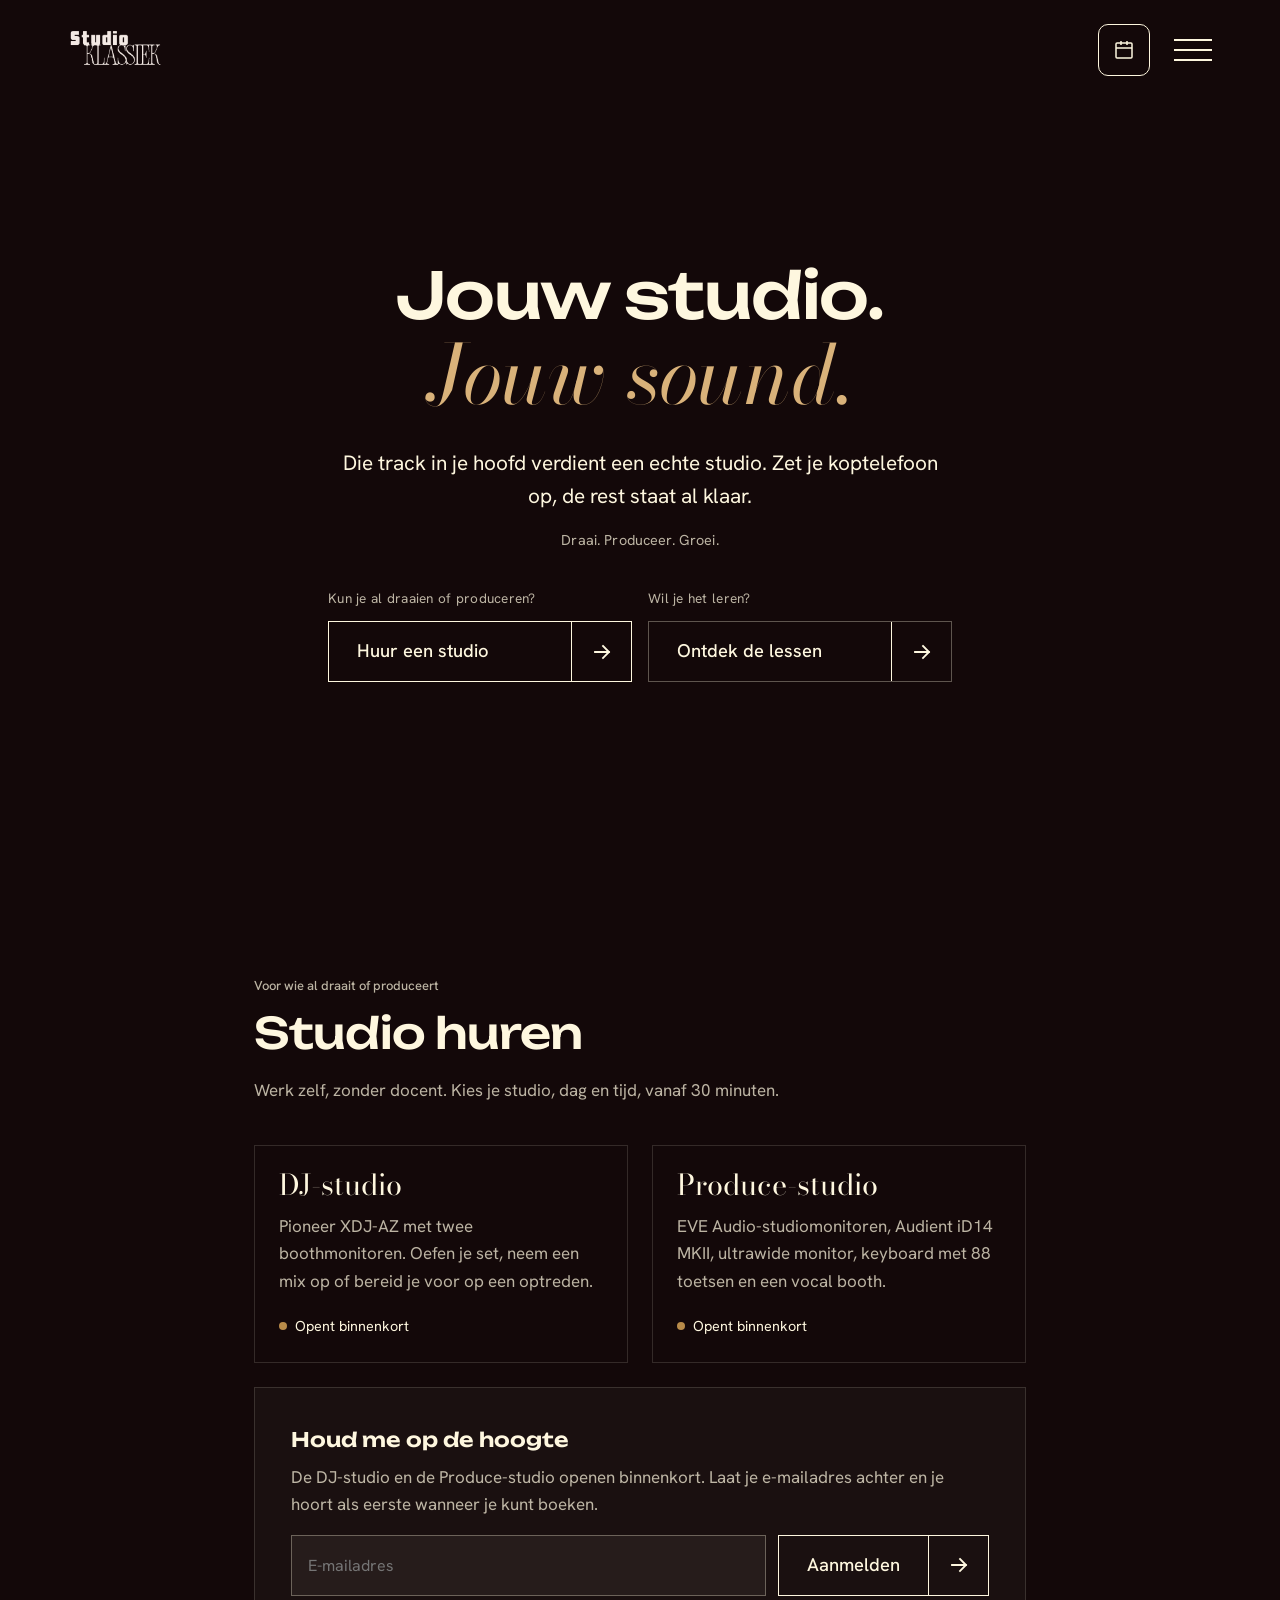
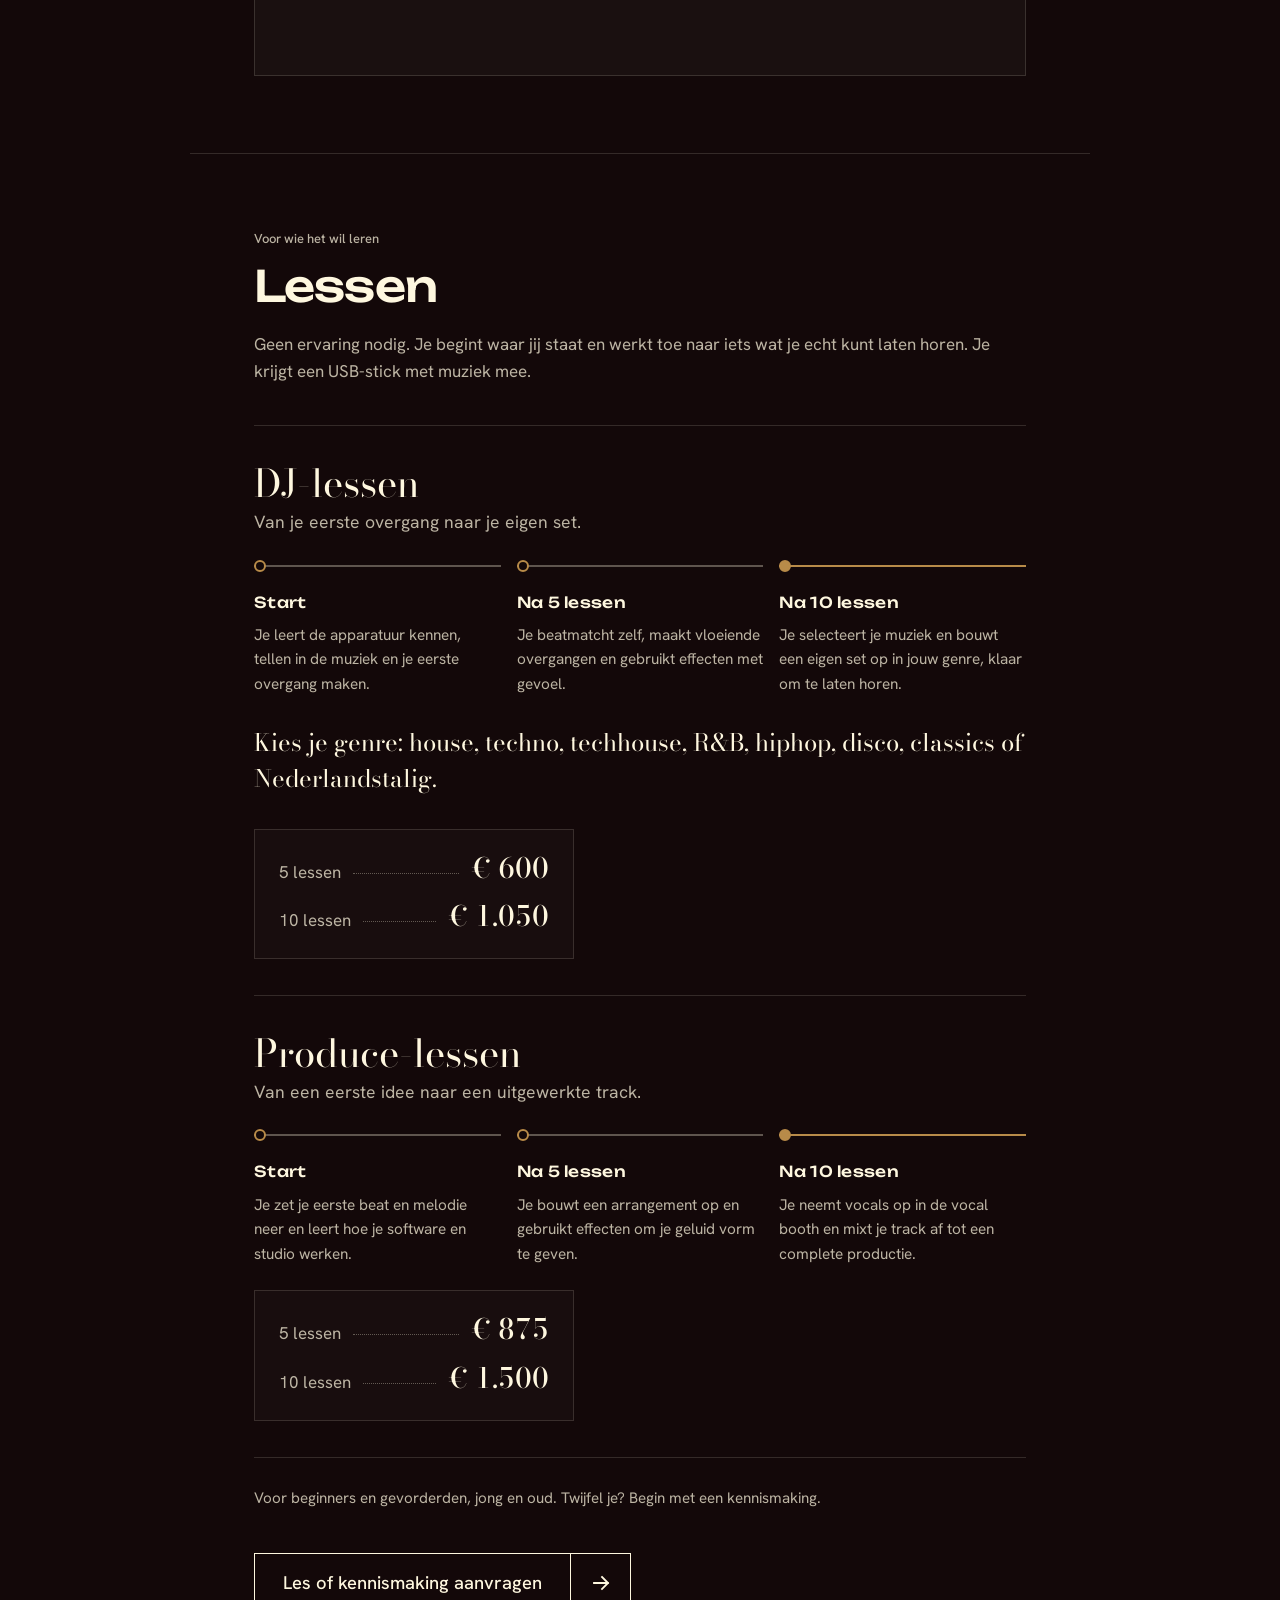
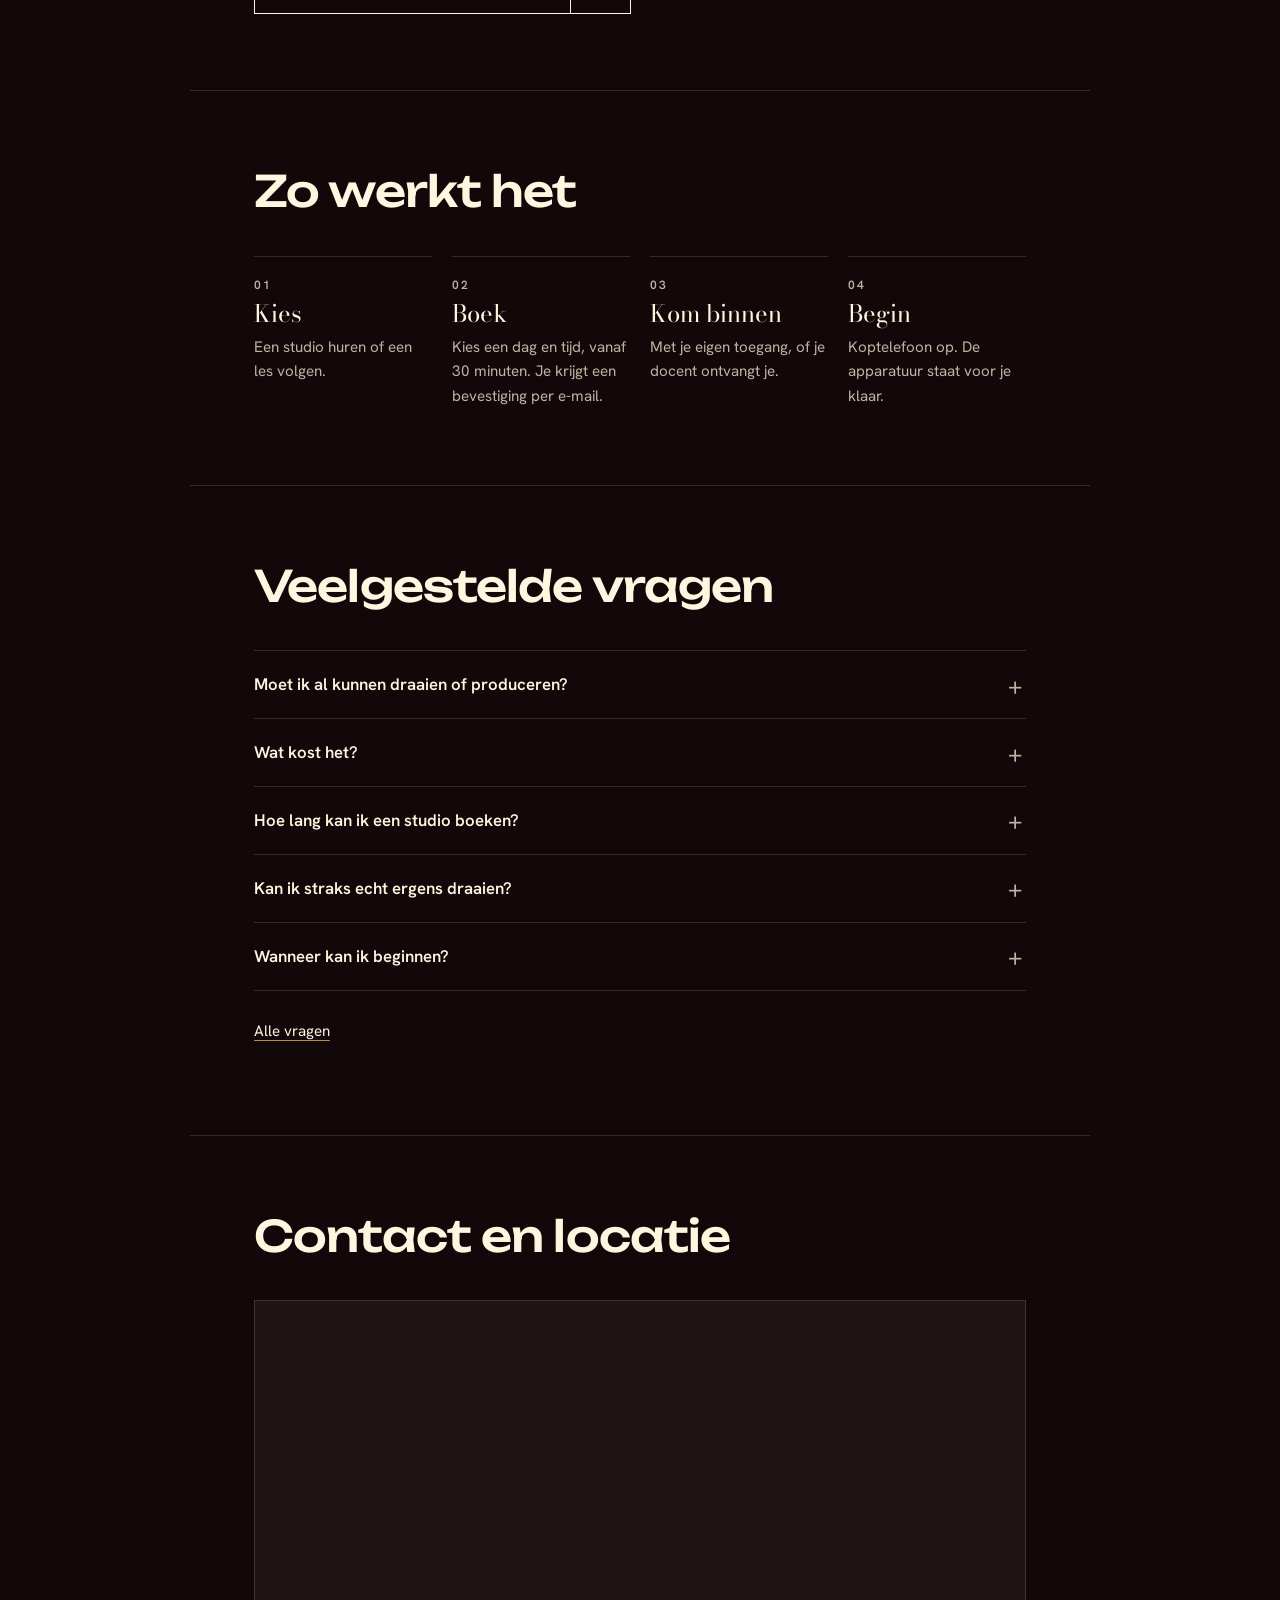
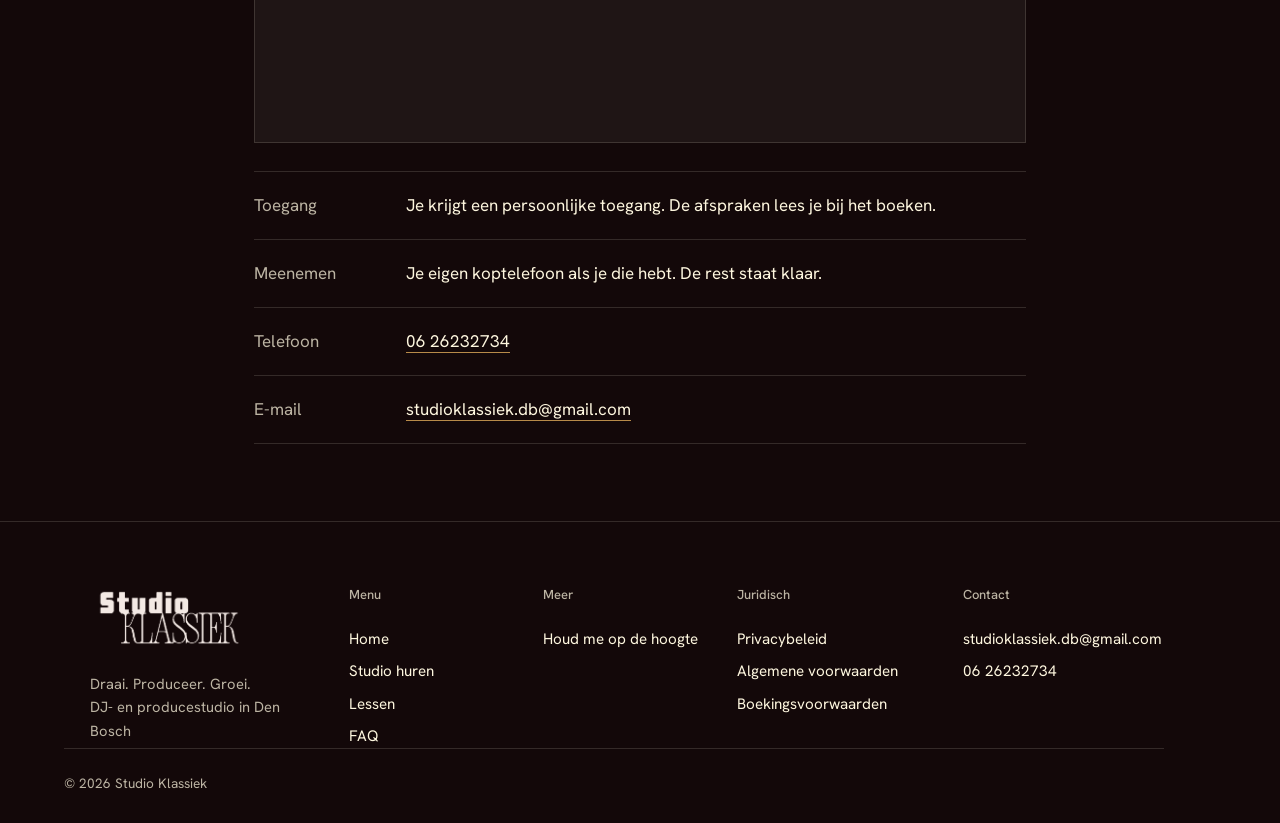
==== commit 67e31c16: "Premium afwerking: draaiwiel op Studio huren, prijzen als menukaart, rustiger ritme - Messing wiel (" ====
--- a/index.html
+++ b/index.html
@@ -6,6 +6,11 @@
 <meta name="viewport" content="width=device-width, initial-scale=1">
 <title>Studio Klassiek | DJ- en producestudio in Den Bosch</title>
 <meta name="description" content="Studio Klassiek in Den Bosch: huur een DJ- of producestudio vanaf 30 minuten, of leer draaien en produceren met DJ- en produce-lessen. Geen ervaring nodig.">
+<meta name="theme-color" content="#130809">
+<meta property="og:type" content="website">
+<meta property="og:locale" content="nl_NL">
+<meta property="og:title" content="Studio Klassiek | DJ- en producestudio in Den Bosch">
+<meta property="og:description" content="Huur een DJ- of producestudio per 30 minuten, of volg een les. Kies dag en tijd en vraag aan.">
 <link rel="icon" href="favicon.ico">
 <link rel="stylesheet" href="fonts.css">
 <link rel="stylesheet" href="styles.css">
--- a/styles.css
+++ b/styles.css
@@ -440,4 +440,51 @@
 
 /* Lege fotoplekken tonen we niet: ze verschijnen vanzelf zodra de foto er is */
 .ph.missing, .hero-media.missing { display: none; }
-.price dd, .summary dd, .cal-day, .slot { font-variant-numeric: tabular-nums; }+.price dd, .summary dd, .cal-day, .slot { font-variant-numeric: tabular-nums; }
+/* ===== Premium: de wiel, de menukaart en een rustiger ritme ===== */
+
+.wheel { position: relative; display: block; width: min(340px, 100%); aspect-ratio: 1; padding: 0; border: 0; border-radius: 50%; background: none; cursor: pointer; -webkit-tap-highlight-color: transparent; filter: drop-shadow(0 32px 48px rgba(0, 0, 0, .6)); transition: transform .2s var(--ease); }
+.wheel:active { transform: scale(.985); }
+.wheel:focus-visible { outline: 2px solid var(--gold-lt); outline-offset: 8px; }
+.wheel > *, .platter > * { position: absolute; }
+.w-ring { inset: 0; border-radius: 50%; background: conic-gradient(from 30deg, #6f5127, #d9b27a 12%, #8d6a35 25%, #ecd7ab 38%, #765629 52%, #cfa467 66%, #8d6a35 80%, #e3c58f 92%, #6f5127); }
+.w-ticks { inset: 0; width: 100%; height: 100%; stroke: rgba(36, 22, 10, .6); stroke-width: .22; }
+.w-bezel { inset: 5%; border-radius: 50%; background: #0e0607; box-shadow: 0 0 0 1px rgba(0, 0, 0, .5), inset 0 0 0 1px rgba(254, 247, 223, .08); }
+.platter { inset: 9%; border-radius: 50%; background: radial-gradient(circle at 50% 50%, #1c1013 0, #0b0506 62%, #120a0c 100%); animation: spin 1.8s linear infinite paused; }
+.platter::before { content: ""; position: absolute; inset: 0; border-radius: 50%; background: repeating-radial-gradient(circle at 50% 50%, rgba(254, 247, 223, .055) 0 1px, transparent 1px 5px); -webkit-mask: radial-gradient(circle, transparent 0 24%, #000 25%); mask: radial-gradient(circle, transparent 0 24%, #000 25%); }
+.wheel.is-spinning .platter { animation-play-state: running; }
+.mark { inset: 0; }
+.mark i { position: absolute; left: 50%; top: 2.5%; width: 2.4%; aspect-ratio: 1; margin-left: -1.2%; border-radius: 50%; background: #d9b27a; }
+.mark.m2 { transform: rotate(90deg); }
+.mark.m3 { transform: rotate(180deg); }
+.mark.m4 { transform: rotate(270deg); }
+.label { inset: 32%; border-radius: 50%; background: var(--wine); display: grid; place-items: center; box-shadow: inset 0 0 0 1px rgba(254, 247, 223, .14); }
+.label img { width: 68%; height: auto; }
+.w-sheen { inset: 9%; border-radius: 50%; pointer-events: none; background: conic-gradient(from 200deg, transparent 0 6%, rgba(254, 247, 223, .14) 12%, transparent 20% 56%, rgba(254, 247, 223, .10) 62%, transparent 70%); }
+.w-spindle { left: 48.6%; top: 48.6%; width: 2.8%; aspect-ratio: 1; border-radius: 50%; background: #e3c58f; box-shadow: 0 0 0 1px rgba(0, 0, 0, .4); }
+@keyframes spin { to { transform: rotate(360deg); } }
+.wheel-hint { margin: 0; display: flex; align-items: center; gap: 8px; color: var(--soft); font-size: .875rem; }
+.wheel-light { width: 8px; height: 8px; border-radius: 50%; background: var(--gold); }
+.wheel-wrap { display: grid; justify-items: center; gap: 24px; margin: 40px 0 56px; }
+.wheel-wrap.is-spinning .wheel-light { background: var(--ember); }
+
+/* Prijzen als menukaart */
+.course-foot .price { align-self: start; gap: 16px; padding: 24px; border: 1px solid var(--line); background: rgba(254, 247, 223, .02); }
+.price div { align-items: baseline; gap: 12px; padding: 0; border: 0; }
+.price dt { order: 1; }
+.price div::before { content: ""; order: 2; flex: 1; min-width: 16px; border-bottom: 1px dotted var(--line-strong); transform: translateY(-4px); }
+.price dd { order: 3; font-family: var(--serif); font-weight: 500; font-size: 1.75rem; line-height: 1; }
+.genres { margin: 28px 0 32px; font-family: var(--serif); font-size: clamp(1.2rem, 2.4vw, 1.5rem); line-height: 1.5; color: var(--cream); }
+
+/* Rustiger ritme: een fijne lijn tussen de blokken */
+main > .block + .block { border-top: 1px solid var(--line); }
+.foot-brand img { width: 160px; }
+
+@media (max-width: 900px) {
+  .wheel { width: min(300px, 78vw); }
+}
+@media (max-width: 560px) { .routes { grid-template-columns: 1fr; } }
+
+.course-foot { grid-template-columns: minmax(280px, 320px) 1fr; }
+.price dt, .price dd { white-space: nowrap; }
+@media (max-width: 760px) { .course-foot { grid-template-columns: 1fr; } }
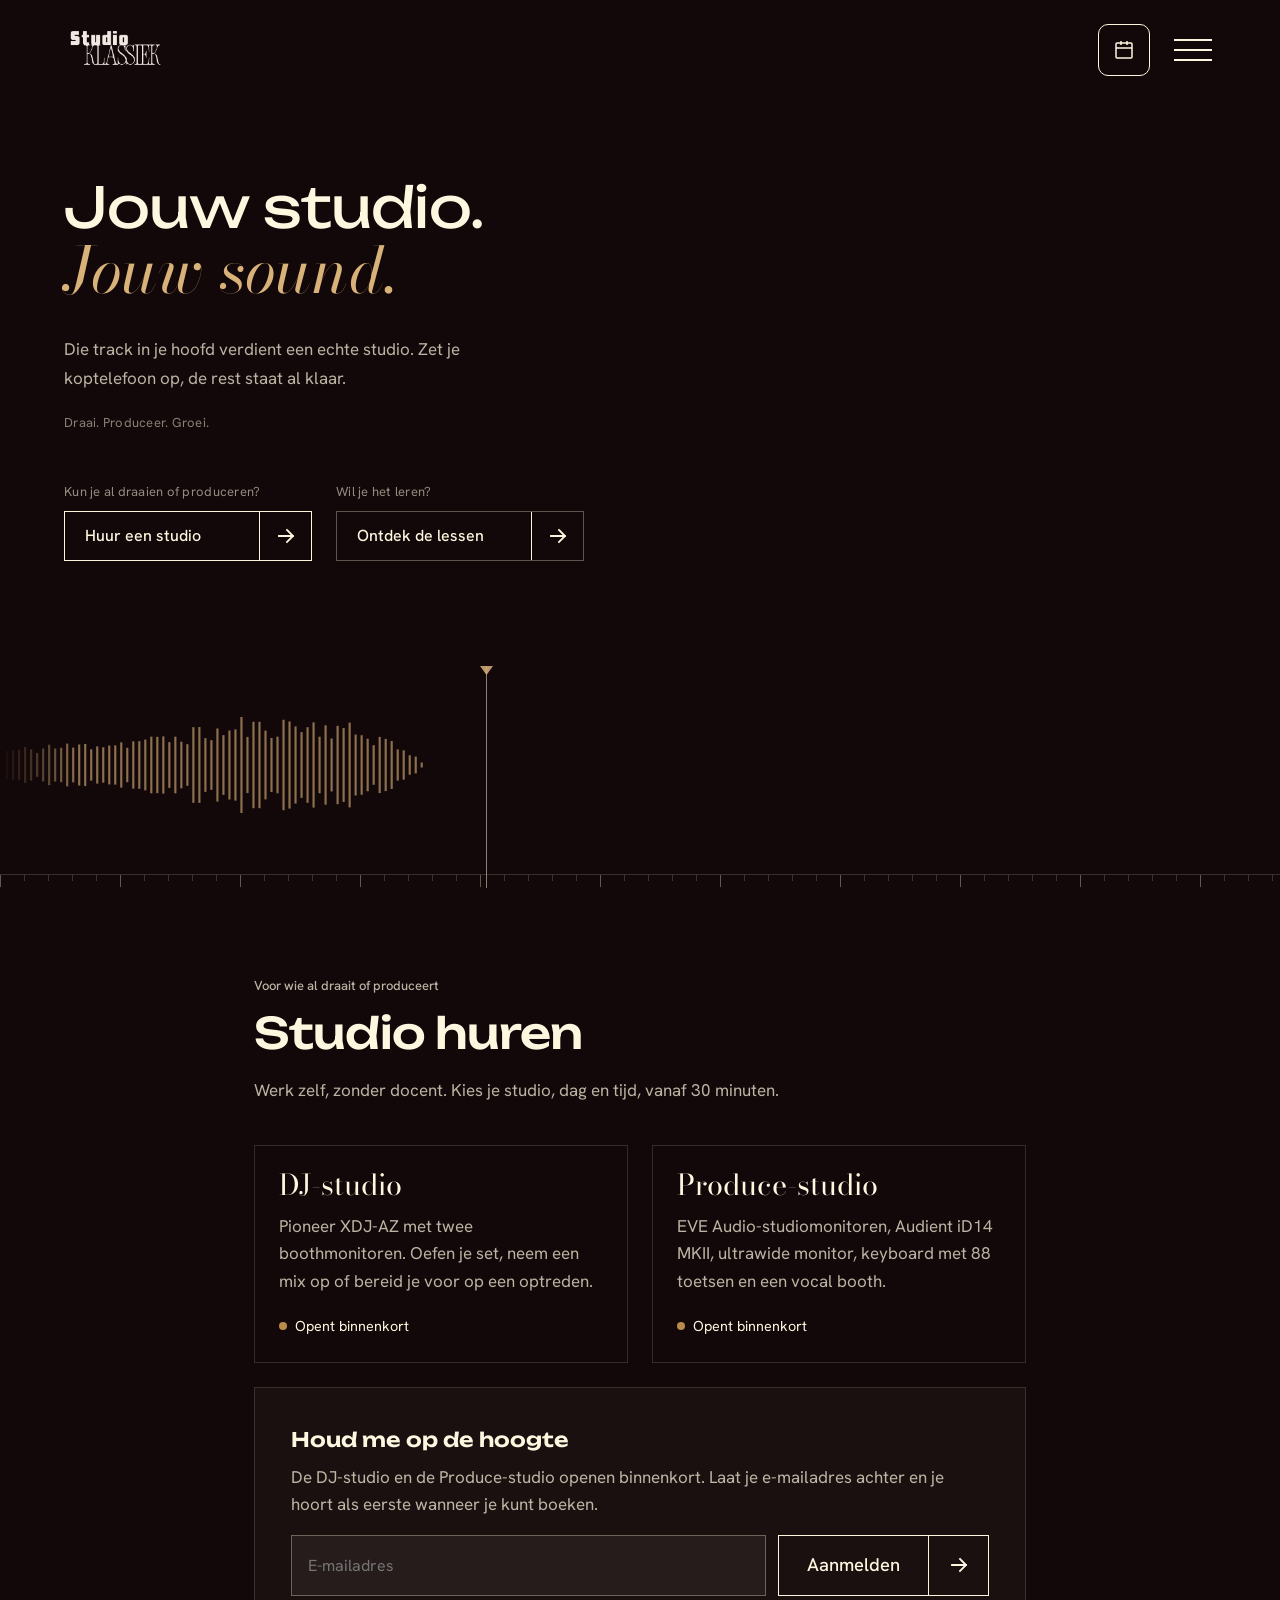
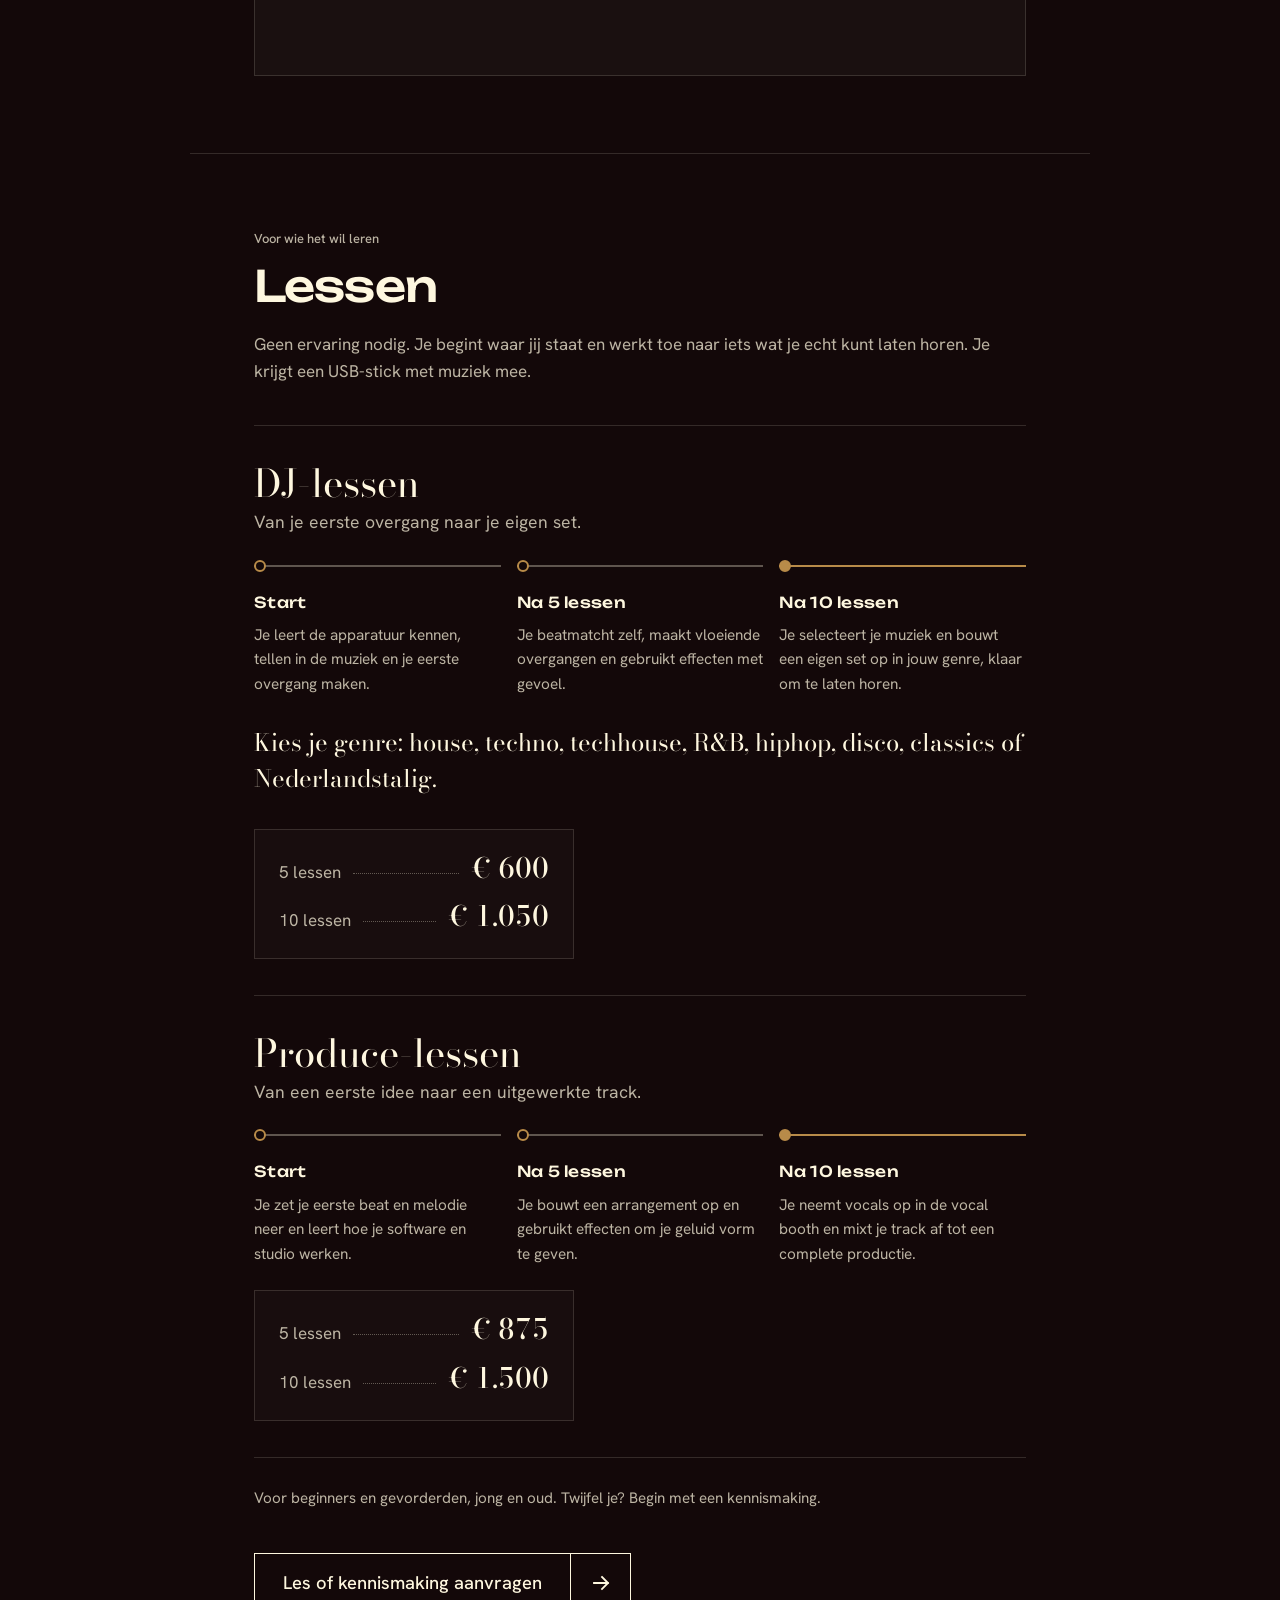
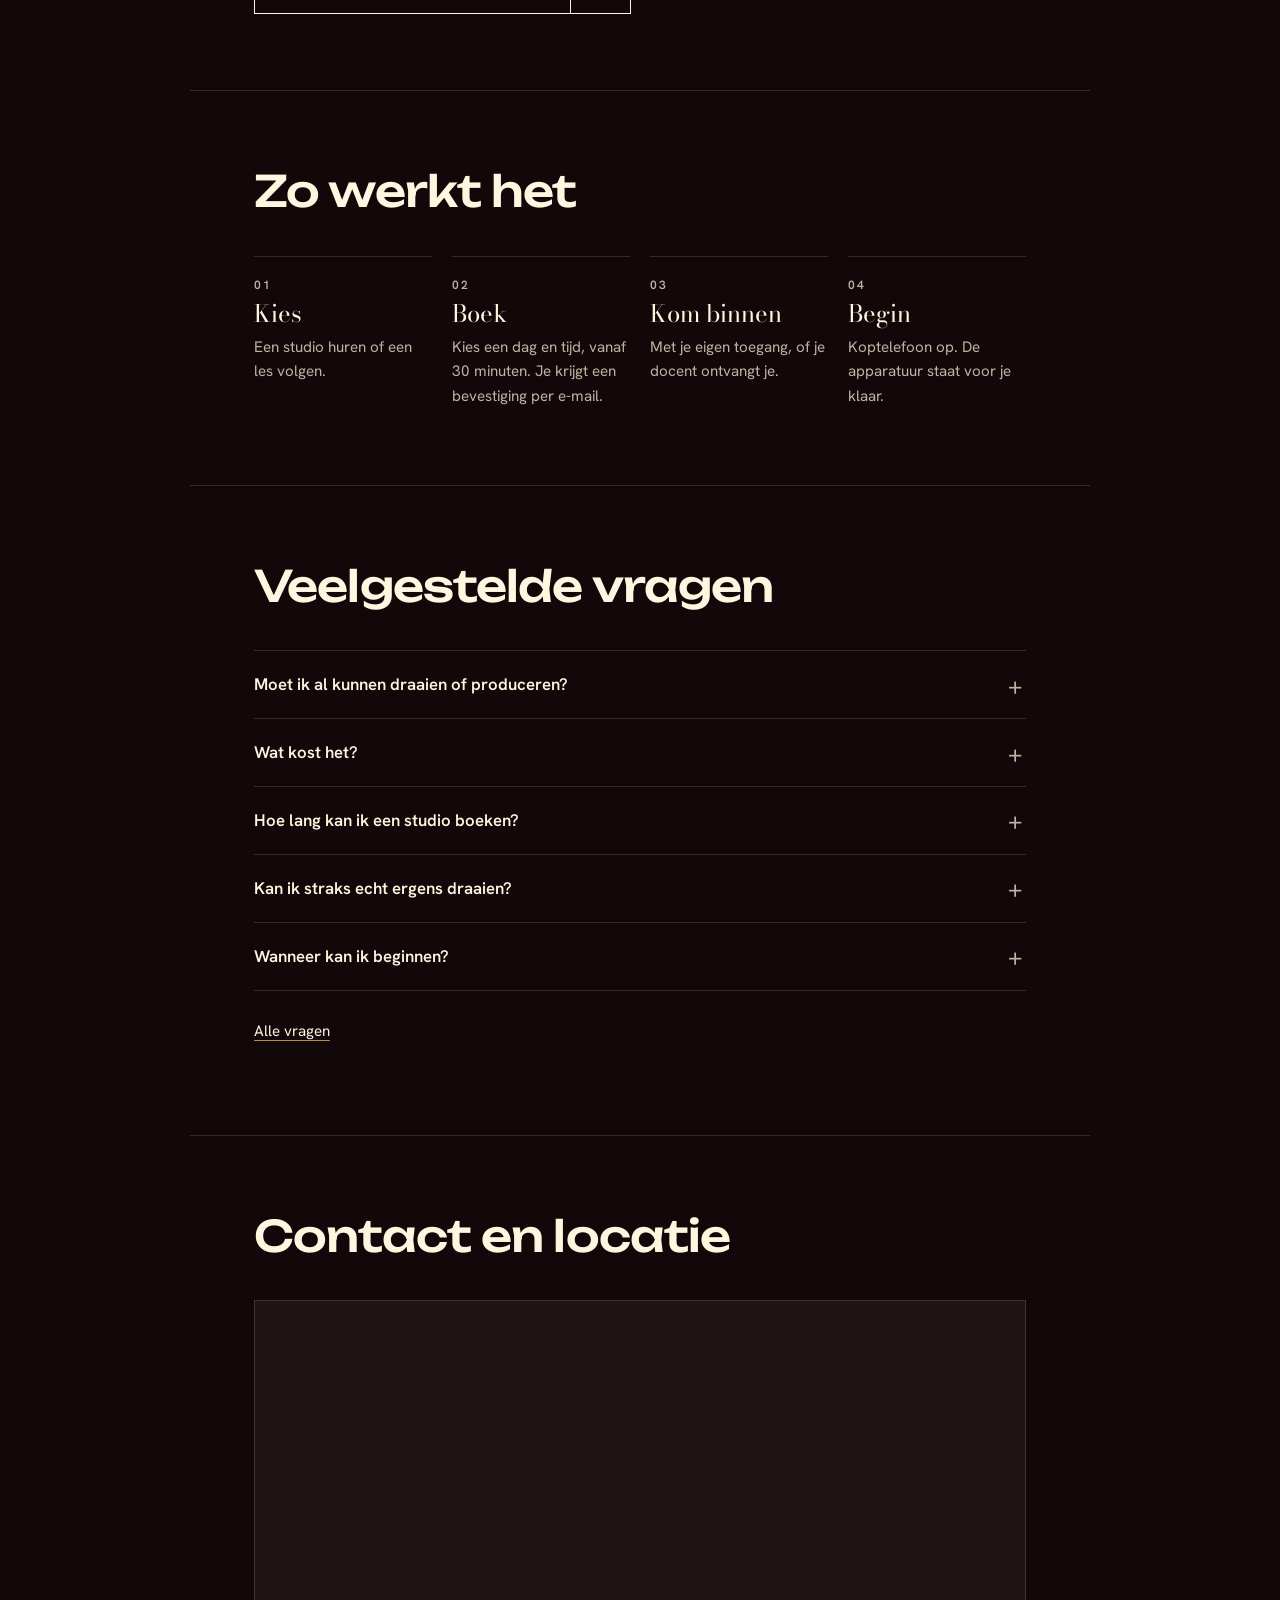
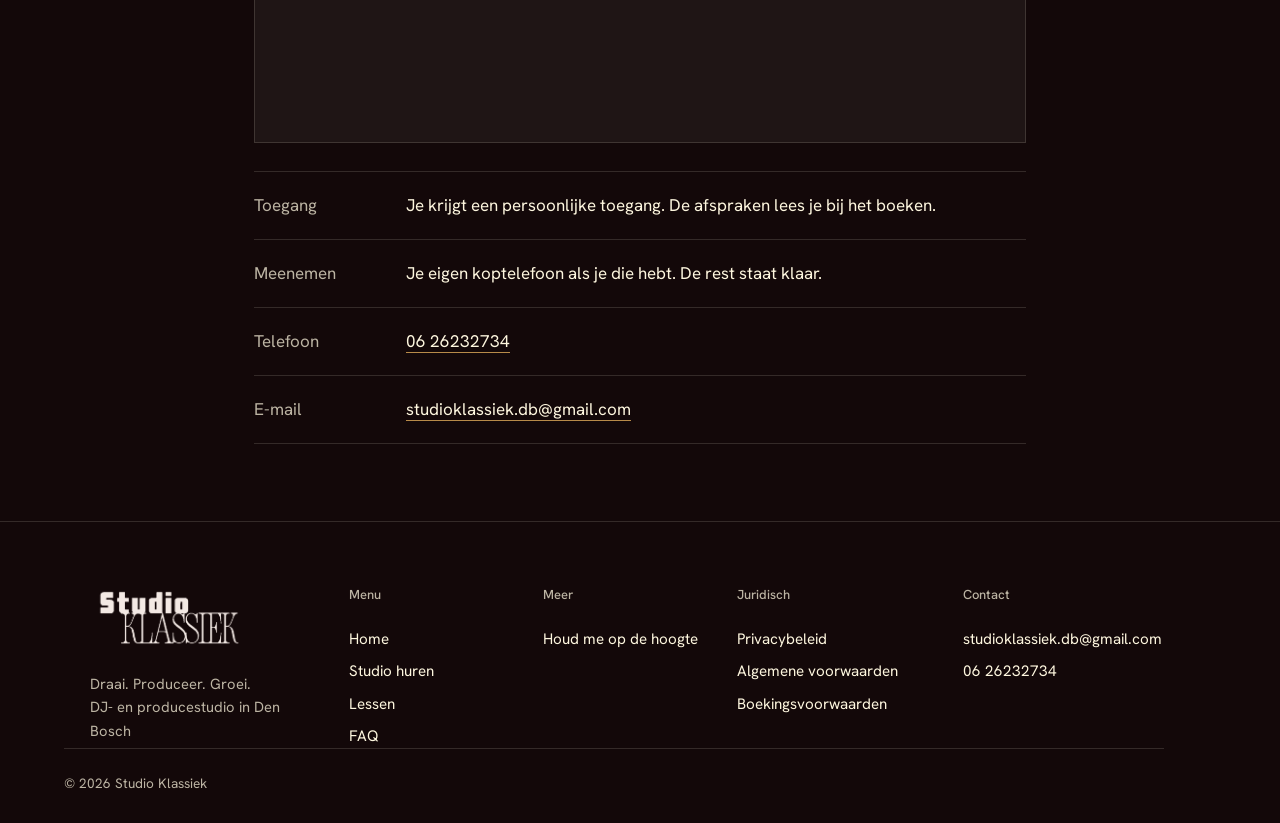
==== commit 5af8112f: "Hero met golfvorm: links uitgelijnd en rustiger van toon - Golfvorm van een nummer met afspeelstreep" ====
--- a/index.html
+++ b/index.html
@@ -32,9 +32,9 @@
 </header>
 
 <nav class="menu" id="menu" aria-label="Hoofdmenu" hidden>
-  <a href="self-service.html">Studio huren</a>
-  <a href="lessen-boeken.html">Lessen boeken</a>
-  <a href="index.html#studio">De studio</a>
+  <a href="self-service.html"><span class="m-text"><span class="m-label">Studio huren</span><small>DJ-studio en Produce-studio per 30 minuten</small></span></a>
+  <a href="lessen-boeken.html"><span class="m-text"><span class="m-label">Lessen boeken</span><small>Een les of een kennismaking aanvragen</small></span></a>
+  <a href="index.html#studio"><span class="m-text"><span class="m-label">De studio</span><small>De ruimtes en de apparatuur</small></span></a>
 </nav>
 <main id="main">
 
@@ -45,6 +45,7 @@
     <img data-photo src="assets/foto/hero.jpg" alt="" width="1800" height="1200" fetchpriority="high">
     <span class="ph-label">Sfeerfoto: iemand achter de decks, licht aan, studio in gebruik</span>
   </div>
+  <canvas class="hero-wave" id="heroWave" aria-hidden="true"></canvas>
   <div class="hero-inner">
     <h1><span data-c="home.line1">Jouw studio.</span><br><em data-c="home.line2">Jouw sound.</em></h1>
     <p class="lead" data-c="home.lead">Die track in je hoofd verdient een echte studio. Zet je koptelefoon op, de rest staat al klaar.</p>
@@ -318,6 +319,7 @@
 
 <script src="common.js"></script>
 <script src="content.js"></script>
+<script src="hero.js"></script>
 <script src="early.js"></script>
 </body>
 </html>
--- a/styles.css
+++ b/styles.css
@@ -280,28 +280,58 @@
 
 /* Menu: paneel met genummerde regels */
 html.menu-open { overflow: hidden; }
-.menu-backdrop { position: fixed; inset: 0; z-index: 54; background: rgba(10, 4, 5, .62); -webkit-backdrop-filter: blur(5px); backdrop-filter: blur(5px); opacity: 0; transition: opacity .28s var(--ease); }
+.menu-backdrop { position: fixed; inset: 0; z-index: 54; background: rgba(8, 3, 4, .66); -webkit-backdrop-filter: blur(6px); backdrop-filter: blur(6px); opacity: 0; transition: opacity .3s var(--ease); }
 .menu-backdrop.open { opacity: 1; }
 .menu-backdrop[hidden] { display: none; }
-.menu { position: fixed; top: 86px; right: var(--gutter); z-index: 55; width: min(380px, calc(100% - 2 * var(--gutter))); counter-reset: m; background: linear-gradient(180deg, #24121a 0%, #170a0d 100%); border: 1px solid rgba(217, 178, 122, .38); border-top: 2px solid var(--gold); box-shadow: 0 32px 90px rgba(0, 0, 0, .65); padding: 8px 28px 24px; opacity: 0; transform: translateY(-10px); transition: opacity .26s var(--ease), transform .26s ease; }
-.menu::before { content: ""; position: absolute; inset: 6px; border: 1px solid rgba(217, 178, 122, .14); pointer-events: none; }
+
+/* Menu: een rustig paneel met messing hoeken, grote regels en een korte uitleg per onderdeel */
+.menu { position: fixed; top: 88px; right: var(--gutter); z-index: 55; width: min(460px, calc(100% - 2 * var(--gutter))); max-height: calc(100svh - 104px); overflow-y: auto; overscroll-behavior: contain; counter-reset: m; padding: 12px 36px 32px; background: linear-gradient(180deg, #211116 0%, #150a0d 100%); border: 1px solid rgba(217, 178, 122, .34); border-top: 2px solid var(--gold); box-shadow: 0 40px 100px rgba(0, 0, 0, .7); opacity: 0; transform: translateY(-12px); transition: opacity .3s var(--ease), transform .3s var(--ease); }
 .menu.open { opacity: 1; transform: none; }
 .menu[hidden] { display: none; }
-.menu a { counter-increment: m; position: relative; display: flex; align-items: center; gap: 20px; min-height: 66px; padding: 16px 0; font-family: var(--serif); font-size: 1.75rem; font-weight: 400; line-height: 1.1; color: var(--cream); text-decoration: none; border-bottom: 1px solid rgba(254, 247, 223, .12); -webkit-tap-highlight-color: transparent; transition: color .25s, padding-left .3s; }
-.menu a::before { content: "0" counter(m); min-width: 1.7rem; font-family: var(--sans); font-size: .72rem; font-weight: 600; letter-spacing: .18em; color: var(--soft); }
-.menu a::after { content: ""; margin-left: auto; width: 9px; height: 9px; border: solid var(--soft); border-width: 1.5px 1.5px 0 0; transform: rotate(45deg); opacity: .6; transition: transform .3s, opacity .3s; }
-.menu a:hover, .menu a:focus-visible, .menu a:active { color: var(--gold-lt); padding-left: 8px; }
-.menu a:hover::after, .menu a:focus-visible::after { opacity: 1; transform: translateX(4px) rotate(45deg); }
-.menu .menu-foot { display: grid; gap: 2px; padding-top: 20px; }
-.menu .menu-foot small { font: 500 .8125rem var(--sans); letter-spacing: 0; color: var(--soft); margin-bottom: 4px; }
-.menu .menu-foot a { counter-increment: none; min-height: 46px; padding: 8px 0; gap: 0; font: 500 1.05rem var(--sans); border: 0; }
-.menu .menu-foot a::before, .menu .menu-foot a::after { content: none; }
-.menu .menu-foot a:hover, .menu .menu-foot a:focus-visible { padding-left: 0; }
+.menu::before { content: ""; position: absolute; inset: 8px; border: 1px solid rgba(217, 178, 122, .12); pointer-events: none; }
+.menu::after { content: ""; position: absolute; inset: 8px; pointer-events: none; background:
+  linear-gradient(var(--gold-lt), var(--gold-lt)) left top / 16px 1px no-repeat,
+  linear-gradient(var(--gold-lt), var(--gold-lt)) left top / 1px 16px no-repeat,
+  linear-gradient(var(--gold-lt), var(--gold-lt)) right top / 16px 1px no-repeat,
+  linear-gradient(var(--gold-lt), var(--gold-lt)) right top / 1px 16px no-repeat,
+  linear-gradient(var(--gold-lt), var(--gold-lt)) left bottom / 16px 1px no-repeat,
+  linear-gradient(var(--gold-lt), var(--gold-lt)) left bottom / 1px 16px no-repeat,
+  linear-gradient(var(--gold-lt), var(--gold-lt)) right bottom / 16px 1px no-repeat,
+  linear-gradient(var(--gold-lt), var(--gold-lt)) right bottom / 1px 16px no-repeat; }
+
+.menu > a { counter-increment: m; position: relative; display: grid; grid-template-columns: 40px 1fr 24px; align-items: center; min-height: 88px; padding: 20px 0; color: var(--cream); text-decoration: none; border-bottom: 1px solid rgba(254, 247, 223, .1); background: linear-gradient(var(--gold), var(--gold)) left bottom / 0 1px no-repeat; -webkit-tap-highlight-color: transparent; opacity: 0; transform: translateY(10px); transition: opacity .4s var(--ease), transform .4s var(--ease), background-size .45s var(--ease); }
+.menu.open > a { opacity: 1; transform: none; transition-delay: calc(var(--i, 0) * 50ms + 90ms), calc(var(--i, 0) * 50ms + 90ms), 0s; }
+.menu > a:nth-child(1) { --i: 0; }
+.menu > a:nth-child(2) { --i: 1; }
+.menu > a:nth-child(3) { --i: 2; }
+.menu > a:nth-child(4) { --i: 3; }
+.menu > a:nth-child(5) { --i: 4; }
+.menu > a::before { content: "0" counter(m); font: 500 .8125rem var(--sans); color: var(--soft); transition: color .3s var(--ease); }
+.menu > a::after { content: ""; justify-self: end; width: 10px; height: 10px; border: solid var(--soft); border-width: 1.5px 1.5px 0 0; transform: rotate(45deg); transition: transform .35s var(--ease), border-color .3s var(--ease); }
+.m-text { display: grid; gap: 4px; transition: transform .35s var(--ease); }
+.m-label { font-family: var(--serif); font-size: 2rem; line-height: 1.1; transition: color .3s var(--ease); }
+.menu > a small { font: 400 .875rem var(--sans); color: var(--soft); }
+.menu > a:hover, .menu > a:focus-visible { background-size: 100% 1px; }
+.menu > a:hover .m-text, .menu > a:focus-visible .m-text { transform: translateX(8px); }
+.menu > a:hover .m-label, .menu > a:focus-visible .m-label, .menu > a:hover::before, .menu > a:focus-visible::before { color: var(--gold-lt); }
+.menu > a:hover::after, .menu > a:focus-visible::after { border-color: var(--gold-lt); transform: translateX(6px) rotate(45deg); }
+.menu > a:focus-visible { outline: 2px solid var(--gold-lt); outline-offset: -2px; }
+.menu > a[aria-current="page"] .m-label, .menu > a[aria-current="page"]::before { color: var(--gold-lt); }
+
+.menu .menu-foot { display: grid; gap: 4px; padding-top: 28px; }
+.menu .menu-foot small { margin-bottom: 8px; font: 500 .8125rem var(--sans); color: var(--soft); }
+.menu .menu-foot a { display: flex; align-items: center; justify-self: start; min-height: 44px; color: var(--cream); text-decoration: none; font: 500 1.0625rem var(--sans); background: linear-gradient(var(--gold-lt), var(--gold-lt)) left bottom 10px / 0 1px no-repeat; transition: background-size .35s var(--ease); }
+.menu .menu-foot a:hover, .menu .menu-foot a:focus-visible { background-size: 100% 1px; }
+
 @media (max-width: 760px) {
-  .menu { top: 82px; left: 12px; right: 12px; width: auto; max-height: calc(100svh - 98px); overflow-y: auto; overscroll-behavior: contain; padding: 4px 24px 20px; }
-  .menu a { min-height: 70px; font-size: 1.9rem; }
-  .menu .menu-foot a { min-height: 52px; font-size: 1.1rem; }
+  .menu { top: 84px; left: 12px; right: 12px; width: auto; max-height: calc(100svh - 100px); padding: 8px 24px 24px; }
+  .menu > a { grid-template-columns: 32px 1fr 20px; min-height: 84px; }
+  .m-label { font-size: 1.75rem; }
   .burger { width: 52px; height: 52px; }
+}
+@media (prefers-reduced-motion: reduce) {
+  .menu > a { opacity: 1; transform: none; }
+  .menu.open > a { transition-delay: 0s; }
 }
 /* Homepage: lessen, werkwijze, binnenkort-blok */
 .rows article > div p { margin: 0 0 16px; }
@@ -443,16 +473,13 @@
 .price dd, .summary dd, .cal-day, .slot { font-variant-numeric: tabular-nums; }
 /* ===== Premium: de wiel, de menukaart en een rustiger ritme ===== */
 
-.wheel { position: relative; display: block; width: min(340px, 100%); aspect-ratio: 1; padding: 0; border: 0; border-radius: 50%; background: none; cursor: pointer; -webkit-tap-highlight-color: transparent; filter: drop-shadow(0 32px 48px rgba(0, 0, 0, .6)); transition: transform .2s var(--ease); }
-.wheel:active { transform: scale(.985); }
-.wheel:focus-visible { outline: 2px solid var(--gold-lt); outline-offset: 8px; }
+.wheel { position: relative; display: block; width: min(340px, 100%); aspect-ratio: 1; padding: 0; border: 0; border-radius: 50%; background: none; filter: drop-shadow(0 32px 48px rgba(0, 0, 0, .6)); }
 .wheel > *, .platter > * { position: absolute; }
 .w-ring { inset: 0; border-radius: 50%; background: conic-gradient(from 30deg, #6f5127, #d9b27a 12%, #8d6a35 25%, #ecd7ab 38%, #765629 52%, #cfa467 66%, #8d6a35 80%, #e3c58f 92%, #6f5127); }
 .w-ticks { inset: 0; width: 100%; height: 100%; stroke: rgba(36, 22, 10, .6); stroke-width: .22; }
 .w-bezel { inset: 5%; border-radius: 50%; background: #0e0607; box-shadow: 0 0 0 1px rgba(0, 0, 0, .5), inset 0 0 0 1px rgba(254, 247, 223, .08); }
-.platter { inset: 9%; border-radius: 50%; background: radial-gradient(circle at 50% 50%, #1c1013 0, #0b0506 62%, #120a0c 100%); animation: spin 1.8s linear infinite paused; }
+.platter { inset: 9%; border-radius: 50%; background: radial-gradient(circle at 50% 50%, #1c1013 0, #0b0506 62%, #120a0c 100%); animation: spin 2.4s linear infinite; }
 .platter::before { content: ""; position: absolute; inset: 0; border-radius: 50%; background: repeating-radial-gradient(circle at 50% 50%, rgba(254, 247, 223, .055) 0 1px, transparent 1px 5px); -webkit-mask: radial-gradient(circle, transparent 0 24%, #000 25%); mask: radial-gradient(circle, transparent 0 24%, #000 25%); }
-.wheel.is-spinning .platter { animation-play-state: running; }
 .mark { inset: 0; }
 .mark i { position: absolute; left: 50%; top: 2.5%; width: 2.4%; aspect-ratio: 1; margin-left: -1.2%; border-radius: 50%; background: #d9b27a; }
 .mark.m2 { transform: rotate(90deg); }
@@ -463,10 +490,7 @@
 .w-sheen { inset: 9%; border-radius: 50%; pointer-events: none; background: conic-gradient(from 200deg, transparent 0 6%, rgba(254, 247, 223, .14) 12%, transparent 20% 56%, rgba(254, 247, 223, .10) 62%, transparent 70%); }
 .w-spindle { left: 48.6%; top: 48.6%; width: 2.8%; aspect-ratio: 1; border-radius: 50%; background: #e3c58f; box-shadow: 0 0 0 1px rgba(0, 0, 0, .4); }
 @keyframes spin { to { transform: rotate(360deg); } }
-.wheel-hint { margin: 0; display: flex; align-items: center; gap: 8px; color: var(--soft); font-size: .875rem; }
-.wheel-light { width: 8px; height: 8px; border-radius: 50%; background: var(--gold); }
 .wheel-wrap { display: grid; justify-items: center; gap: 24px; margin: 40px 0 56px; }
-.wheel-wrap.is-spinning .wheel-light { background: var(--ember); }
 
 /* Prijzen als menukaart */
 .course-foot .price { align-self: start; gap: 16px; padding: 24px; border: 1px solid var(--line); background: rgba(254, 247, 223, .02); }
@@ -488,3 +512,27 @@
 .course-foot { grid-template-columns: minmax(280px, 320px) 1fr; }
 .price dt, .price dd { white-space: nowrap; }
 @media (max-width: 760px) { .course-foot { grid-template-columns: 1fr; } }
+
+/* ===== Hero: links uitgelijnd met een golfvorm onderin ===== */
+.hero { text-align: left; padding: 112px var(--gutter) calc(clamp(168px, 26vh, 260px) + 24px); }
+.hero-inner { width: 100%; max-width: 1160px; }
+.hero h1 { font-size: clamp(2.5rem, 6vw, 4.75rem); line-height: 1.06; margin-bottom: 28px; }
+.hero .lead { margin: 0 0 12px; max-width: 34rem; }
+.hero .small { margin-bottom: 36px; }
+.routes { margin: 0; max-width: 580px; }
+.hero-wave { position: absolute; left: 0; right: 0; bottom: 0; width: 100%; height: clamp(168px, 26vh, 260px); display: block; pointer-events: none; }
+@media (max-width: 760px) { .hero { padding-top: 104px; } }
+
+/* Hero rustiger: lichtere kop, zachtere tekst, kleinere knoppen */
+.hero h1 { font-weight: 400; font-size: clamp(2.125rem, 4.6vw, 3.5rem); line-height: 1.1; letter-spacing: -.015em; margin-bottom: 32px; }
+.hero h1 em { font-size: 1.14em; }
+.hero .lead { max-width: 30rem; margin-bottom: 20px; font-size: 1.0625rem; line-height: 1.7; color: var(--soft); }
+.hero .small { margin-bottom: 48px; font-size: .8125rem; letter-spacing: .02em; color: rgba(254, 247, 223, .5); }
+.routes { gap: 24px; max-width: 520px; }
+.route { gap: 8px; }
+.route small { font-size: .8125rem; color: rgba(254, 247, 223, .55); }
+.route .btn { font-size: 1rem; }
+.route .btn > span:first-child { padding: 16px 20px; }
+.route .arrow { width: 52px; }
+.hero { padding-bottom: calc(clamp(168px, 26vh, 260px) + 40px); }
+@media (max-width: 560px) { .routes { gap: 16px; } .hero .small { margin-bottom: 36px; } }
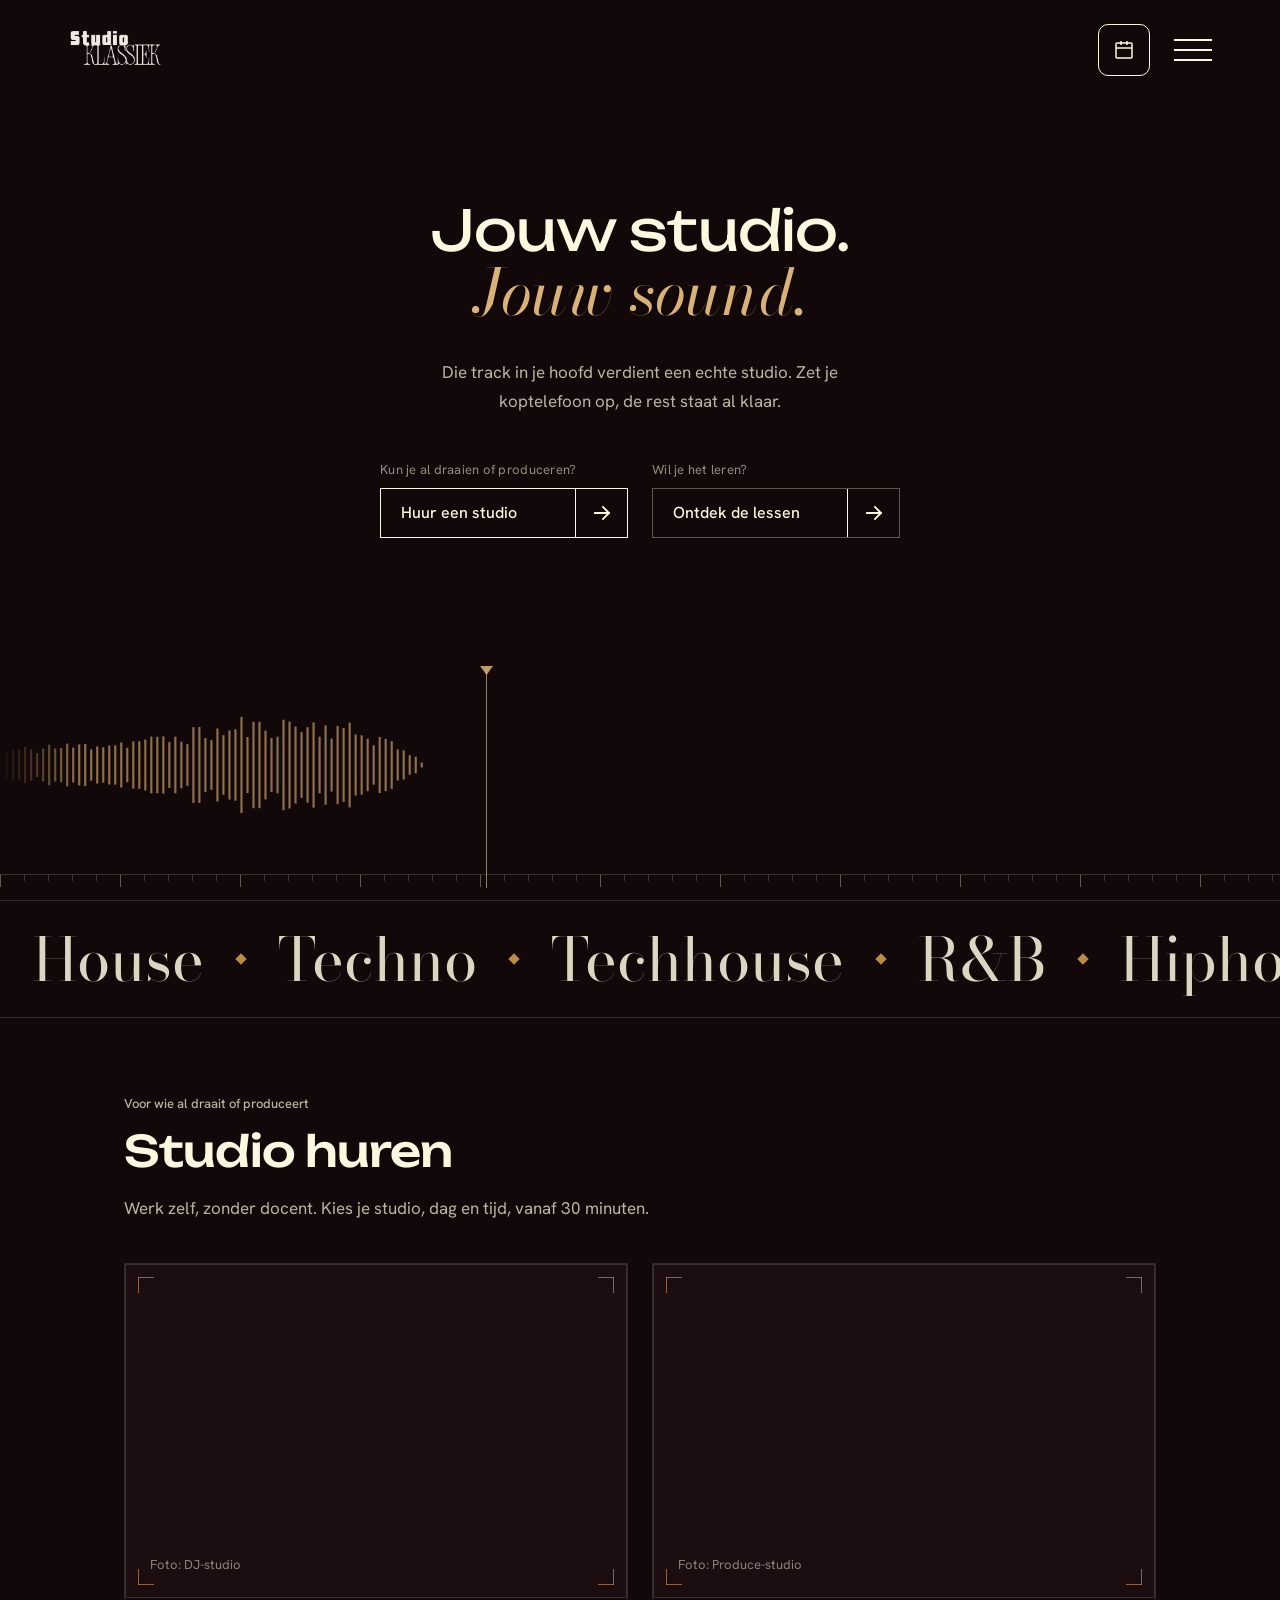
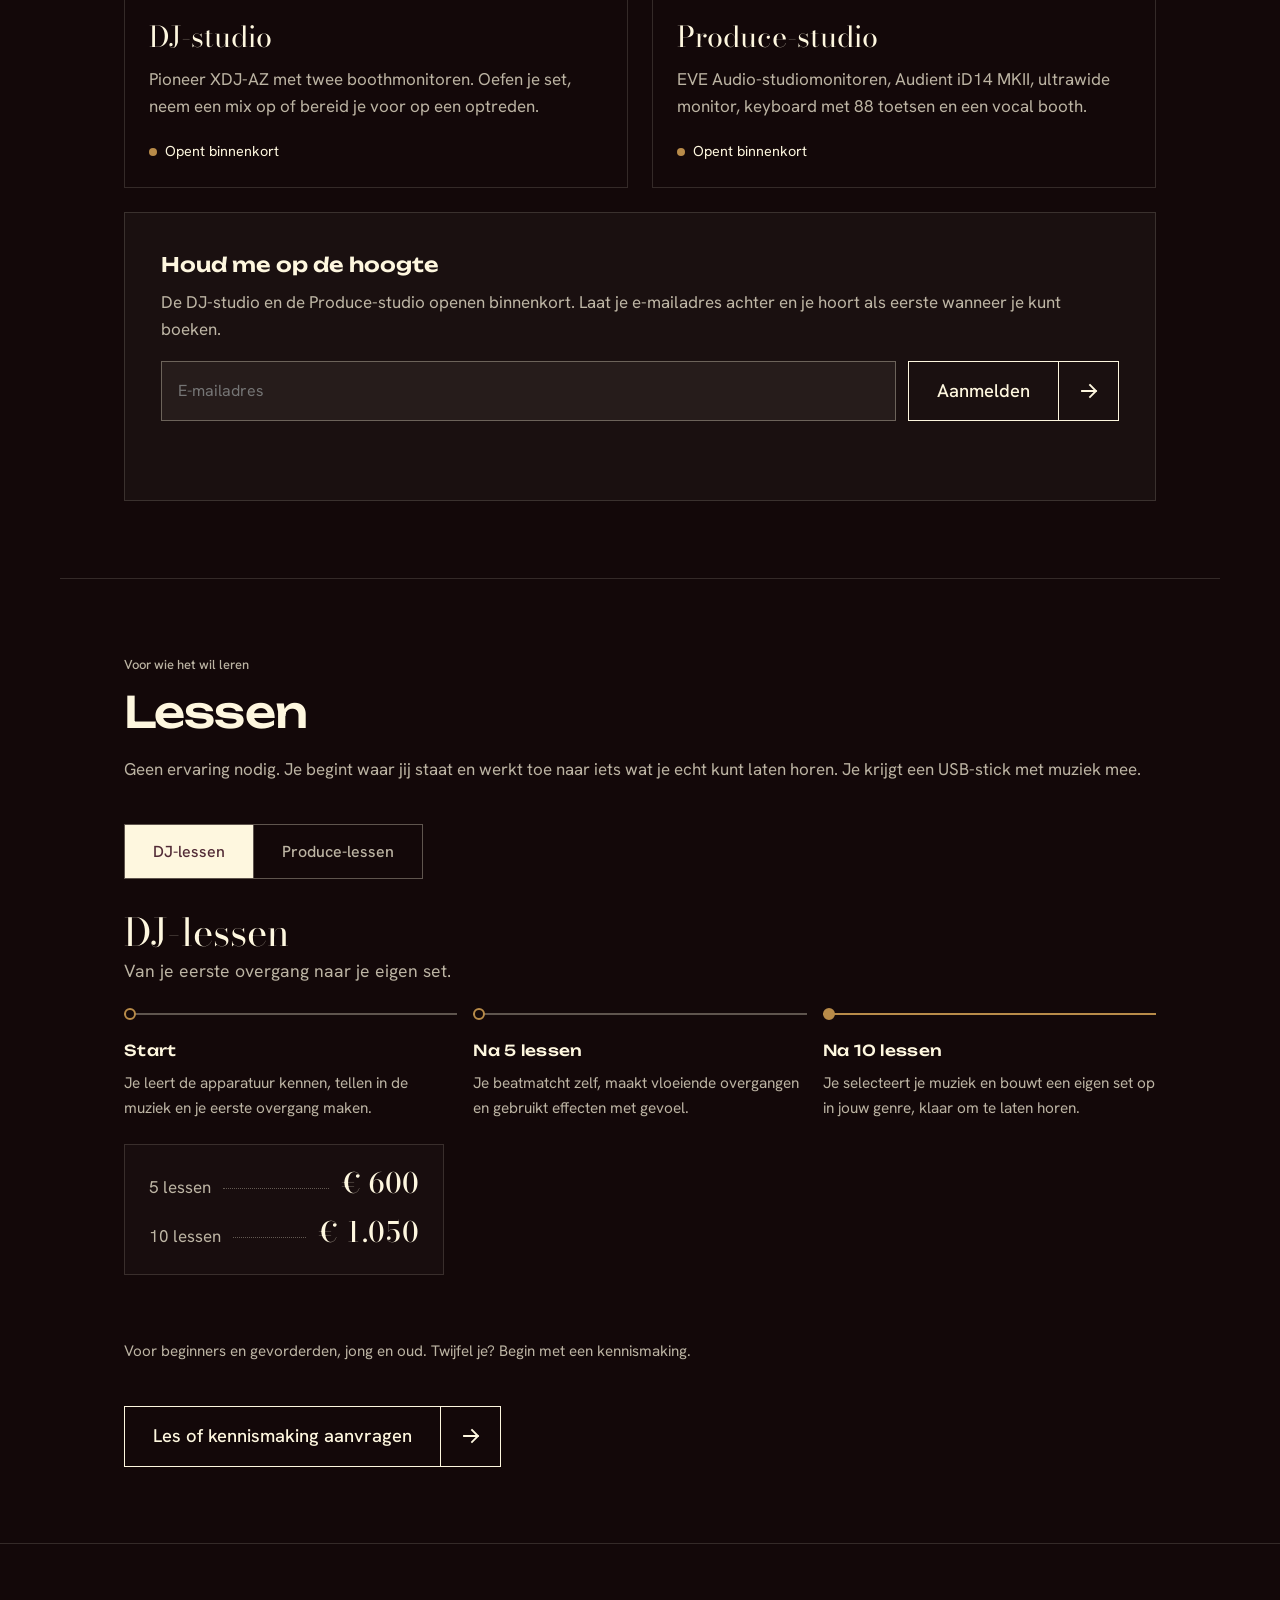
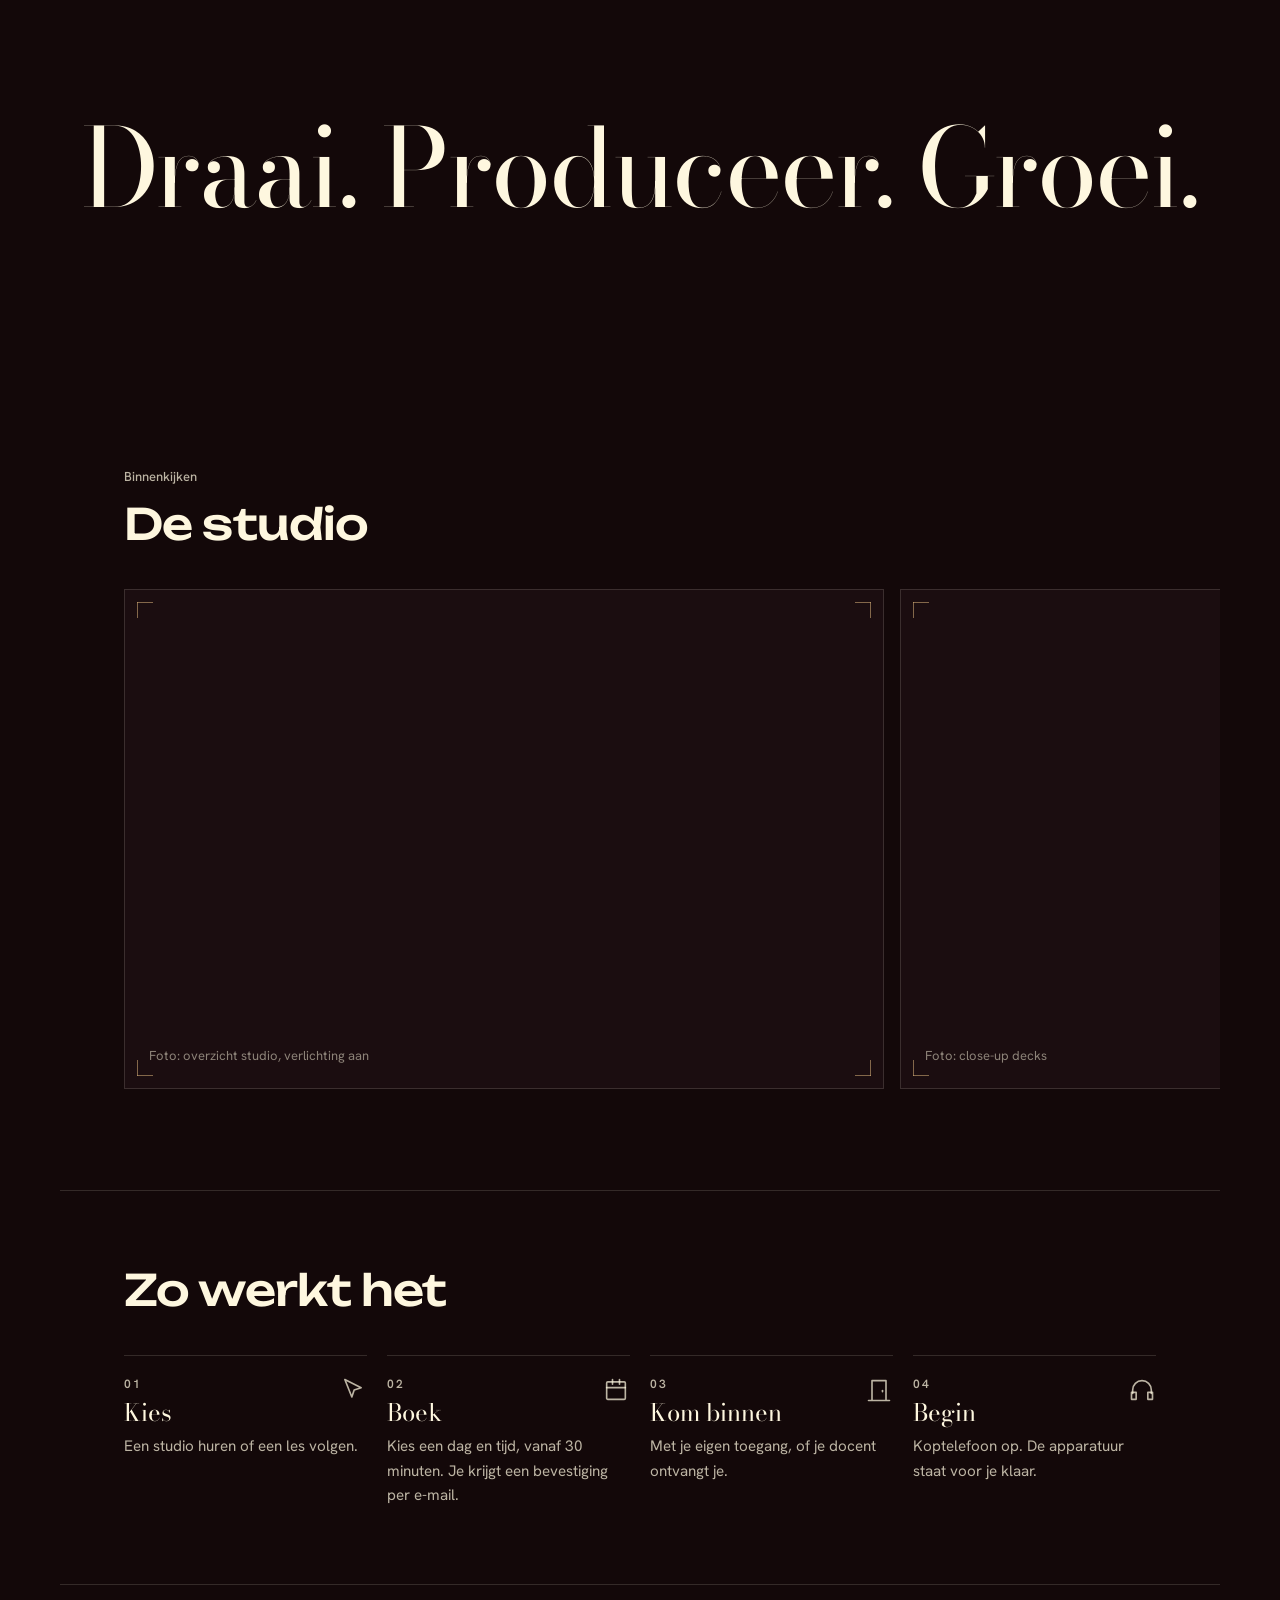
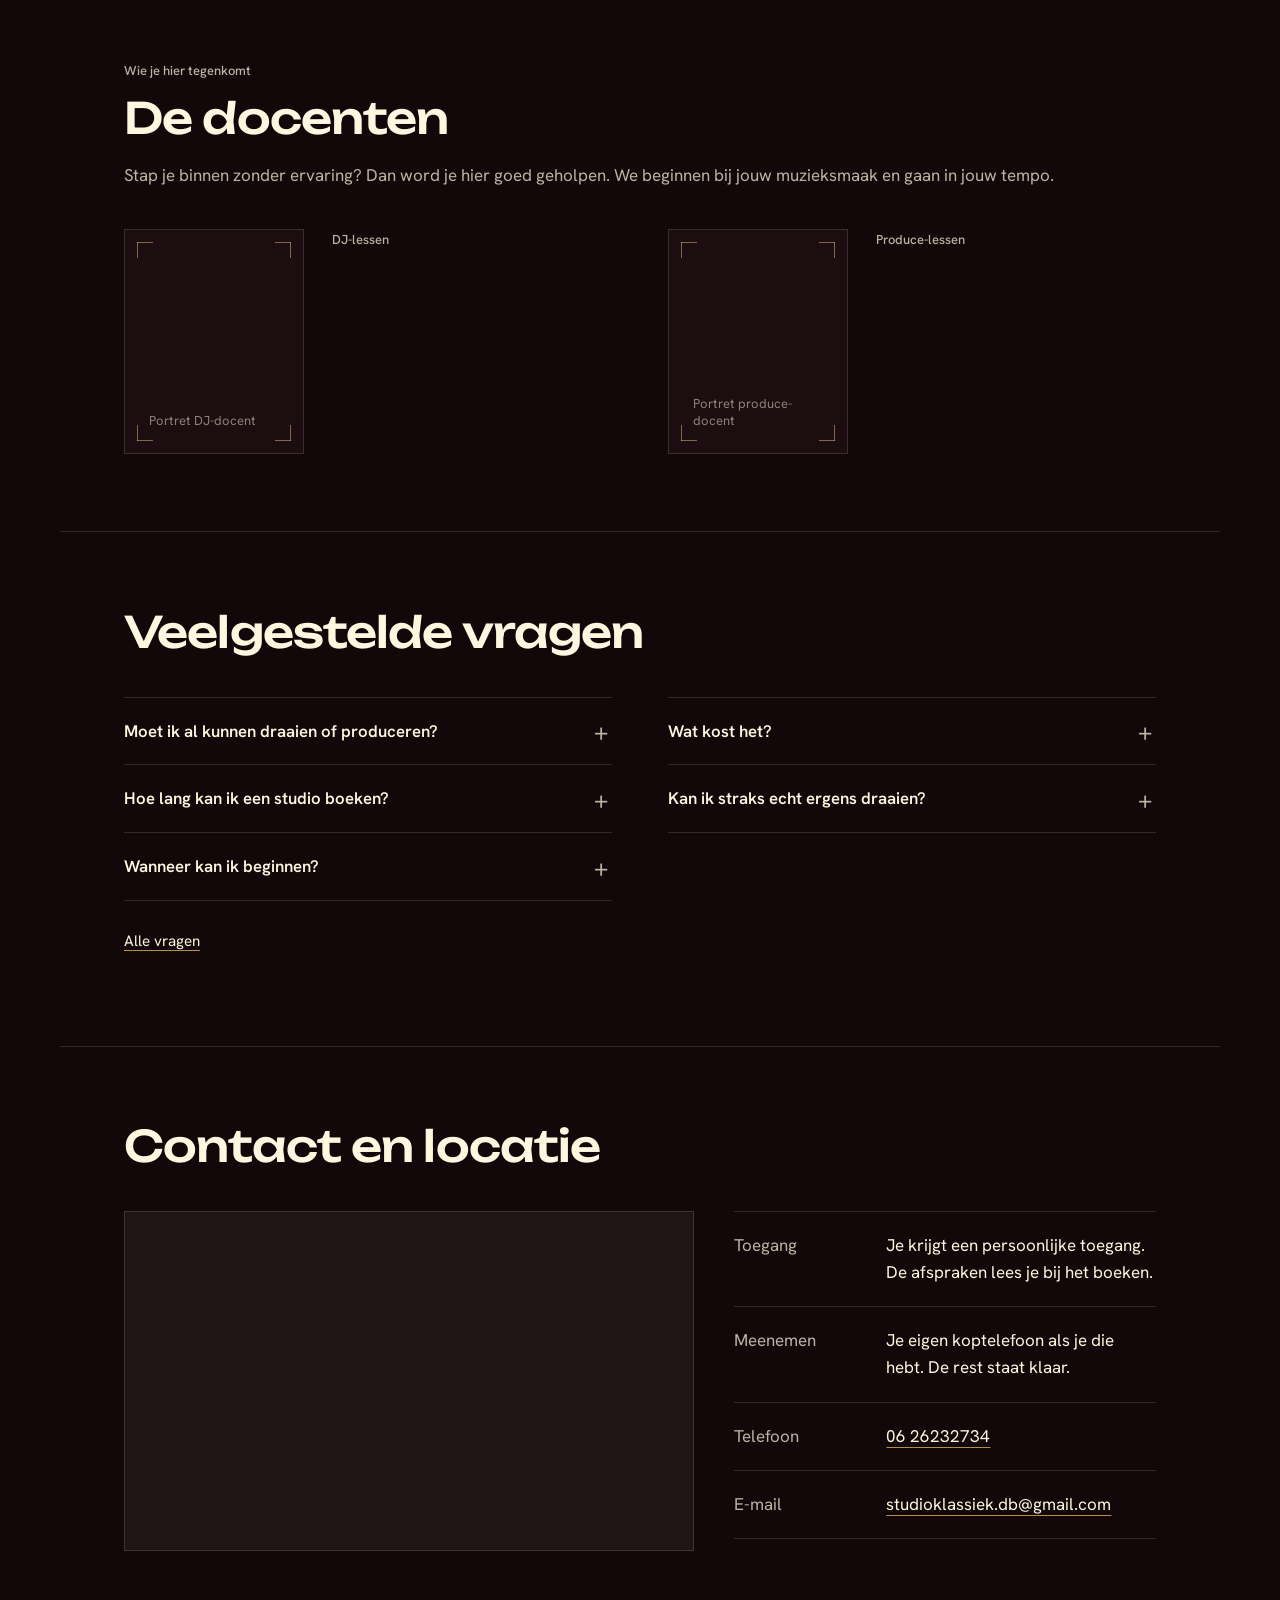
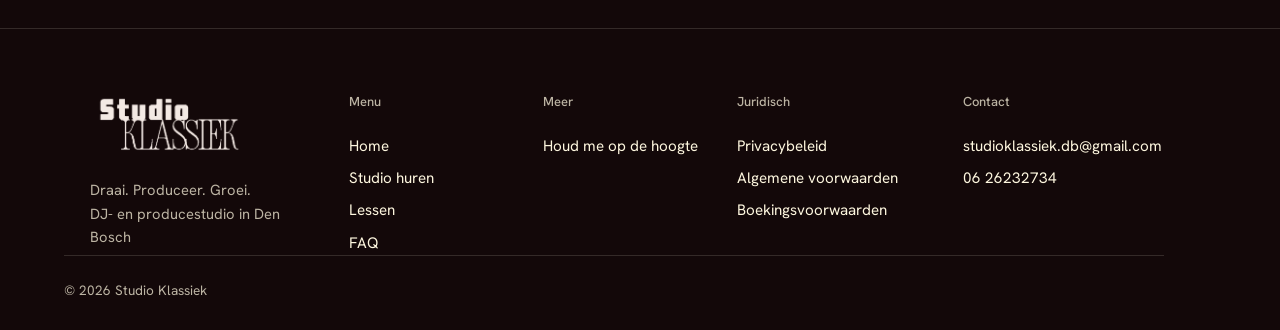
==== commit b39a7d0a: "Meer beeld, minder tekst: genre-lint, lessen-tabs, groot statement, zwiepbare galerij - Genre-lint o" ====
--- a/index.html
+++ b/index.html
@@ -49,7 +49,6 @@
   <div class="hero-inner">
     <h1><span data-c="home.line1">Jouw studio.</span><br><em data-c="home.line2">Jouw sound.</em></h1>
     <p class="lead" data-c="home.lead">Die track in je hoofd verdient een echte studio. Zet je koptelefoon op, de rest staat al klaar.</p>
-    <p class="small" data-c="home.small">Draai. Produceer. Groei.</p>
     <div class="routes">
       <a class="route" href="#huren">
         <small>Kun je al draaien of produceren?</small>
@@ -62,9 +61,16 @@
     </div>
   </div>
 </section>
+<!-- GENRES -->
+<div class="ticker" role="group" aria-label="Genres: house, techno, techhouse, R&amp;B, hiphop, disco, classics en Nederlandstalig">
+  <div class="ticker-track" aria-hidden="true">
+    <div class="tg"><span>House</span><i></i><span>Techno</span><i></i><span>Techhouse</span><i></i><span>R&amp;B</span><i></i><span>Hiphop</span><i></i><span>Disco</span><i></i><span>Classics</span><i></i><span>Nederlandstalig</span><i></i></div>
+    <div class="tg dup"><span>House</span><i></i><span>Techno</span><i></i><span>Techhouse</span><i></i><span>R&amp;B</span><i></i><span>Hiphop</span><i></i><span>Disco</span><i></i><span>Classics</span><i></i><span>Nederlandstalig</span><i></i></div>
+  </div>
+</div>
 
 <!-- 2. AANBOD: STUDIO HUREN -->
-<section class="block" id="huren">
+<section class="block wide" id="huren">
   <p class="eyebrow">Voor wie al draait of produceert</p>
   <h2>Studio huren</h2>
   <p class="intro">Werk zelf, zonder docent. Kies je studio, dag en tijd, vanaf 30 minuten.</p>
@@ -107,12 +113,16 @@
 </section>
 
 <!-- 2. AANBOD: LESSEN -->
-<section class="block" id="lessen">
+<section class="block wide" id="lessen">
   <p class="eyebrow">Voor wie het wil leren</p>
   <h2>Lessen</h2>
   <p class="intro">Geen ervaring nodig. Je begint waar jij staat en werkt toe naar iets wat je echt kunt laten horen. Je krijgt een USB-stick met muziek mee.</p>
 
-  <article class="course">
+    <div class="seg" role="tablist" aria-label="Kies een les">
+    <button type="button" role="tab" id="tab-dj" aria-selected="true" aria-controls="course-dj">DJ-lessen</button>
+    <button type="button" role="tab" id="tab-produce" aria-selected="false" aria-controls="course-produce" tabindex="-1">Produce-lessen</button>
+  </div>
+  <article class="course" id="course-dj" role="tabpanel" aria-labelledby="tab-dj">
     <div class="course-head">
       <h3>DJ-lessen</h3>
       <p class="course-sub">Van je eerste overgang naar je eigen set.</p>
@@ -122,7 +132,6 @@
       <li><b>Na 5 lessen</b><span>Je beatmatcht zelf, maakt vloeiende overgangen en gebruikt effecten met gevoel.</span></li>
       <li><b>Na 10 lessen</b><span>Je selecteert je muziek en bouwt een eigen set op in jouw genre, klaar om te laten horen.</span></li>
     </ol>
-    <p class="genres">Kies je genre: house, techno, techhouse, R&amp;B, hiphop, disco, classics of Nederlandstalig.</p>
     <div class="course-foot">
       <dl class="price">
         <div><dt>5 lessen</dt><dd data-price="lessons.dj.price5">€ 600</dd></div>
@@ -136,7 +145,7 @@
     </div>
   </article>
 
-  <article class="course">
+  <article class="course" id="course-produce" role="tabpanel" aria-labelledby="tab-produce" hidden>
     <div class="course-head">
       <h3>Produce-lessen</h3>
       <p class="course-sub">Van een eerste idee naar een uitgewerkte track.</p>
@@ -163,6 +172,10 @@
   <a class="btn" href="lessen-boeken.html"><span>Les of kennismaking aanvragen</span><i class="arrow" aria-hidden="true"><svg viewBox="0 0 24 24"><path d="M5 12h14M13 6l6 6-6 6"/></svg></i></a>
 </section>
 
+<!-- SLOGAN -->
+<section class="statement" aria-label="Slogan">
+  <p data-c="home.small">Draai. Produceer. Groei.</p>
+</section>
 <!-- 3. DE RUIMTES EN APPARATUUR -->
 <section class="block wide" id="studio">
   <p class="eyebrow">Binnenkijken</p>
@@ -192,18 +205,18 @@
 </section>
 
 <!-- 4. ZO WERKT HET -->
-<section class="block" id="werkwijze">
+<section class="block wide" id="werkwijze">
   <h2>Zo werkt het</h2>
   <ol class="steps">
-    <li><b>Kies</b><span>Een studio huren of een les volgen.</span></li>
-    <li><b>Boek</b><span>Kies een dag en tijd, vanaf 30 minuten. Je krijgt een bevestiging per e-mail.</span></li>
-    <li><b>Kom binnen</b><span>Met je eigen toegang, of je docent ontvangt je.</span></li>
-    <li><b>Begin</b><span>Koptelefoon op. De apparatuur staat voor je klaar.</span></li>
+    <li><svg viewBox="0 0 24 24" aria-hidden="true"><path d="M5 3l14 7-6 2-2 6z"/></svg><b>Kies</b><span>Een studio huren of een les volgen.</span></li>
+    <li><svg viewBox="0 0 24 24" aria-hidden="true"><rect x="4" y="5" width="16" height="15" rx="1"/><path d="M4 10h16M9 3v4M15 3v4"/></svg><b>Boek</b><span>Kies een dag en tijd, vanaf 30 minuten. Je krijgt een bevestiging per e-mail.</span></li>
+    <li><svg viewBox="0 0 24 24" aria-hidden="true"><path d="M6 21V4h12v17M3 21h18"/><path d="M15 12.5v1"/></svg><b>Kom binnen</b><span>Met je eigen toegang, of je docent ontvangt je.</span></li>
+    <li><svg viewBox="0 0 24 24" aria-hidden="true"><path d="M4 15v-3a8 8 0 0 1 16 0v3"/><rect x="3" y="14" width="4" height="6"/><rect x="17" y="14" width="4" height="6"/></svg><b>Begin</b><span>Koptelefoon op. De apparatuur staat voor je klaar.</span></li>
   </ol>
 </section>
 
 <!-- 5. WIE ERACHTER ZITTEN -->
-<section class="block" id="team">
+<section class="block wide" id="team">
   <p class="eyebrow">Wie je hier tegenkomt</p>
   <h2>De docenten</h2>
   <p class="intro">Stap je binnen zonder ervaring? Dan word je hier goed geholpen. We beginnen bij jouw muzieksmaak en gaan in jouw tempo.</p>
@@ -239,7 +252,7 @@
 -->
 
 <!-- 7. VEELGESTELDE VRAGEN EN CONTACT -->
-<section class="block" id="faq">
+<section class="block wide" id="faq">
   <h2>Veelgestelde vragen</h2>
   <div class="faq" data-faq="home">
     <details>
@@ -266,9 +279,9 @@
   <p class="note"><a class="textlink" href="faq.html">Alle vragen</a></p>
 </section>
 
-<section class="block" id="locatie">
+<section class="block wide" id="locatie">
   <h2>Contact en locatie</h2>
-  <div class="map">
+  <div class="loc-grid"><div class="map">
     <iframe data-c-map title="Kaart van Den Bosch" loading="lazy" referrerpolicy="no-referrer-when-downgrade" src="https://www.google.com/maps?q=Den+Bosch&amp;output=embed"></iframe>
   </div>
   <dl class="info">
@@ -279,7 +292,7 @@
     <div><dt>Meenemen</dt><dd data-c="contact.bring">Je eigen koptelefoon als je die hebt. De rest staat klaar.</dd></div>
     <div><dt>Telefoon</dt><dd><a data-c-tel href="tel:+31626232734">06 26232734</a></dd></div>
     <div><dt>E-mail</dt><dd><a data-c-mail href="mailto:studioklassiek.db@gmail.com">studioklassiek.db@gmail.com</a></dd></div>
-  </dl>
+  </dl></div>
 </section>
 
 </main>
@@ -320,6 +333,7 @@
 <script src="common.js"></script>
 <script src="content.js"></script>
 <script src="hero.js"></script>
+<script src="home.js"></script>
 <script src="early.js"></script>
 </body>
 </html>
--- a/styles.css
+++ b/styles.css
@@ -469,7 +469,21 @@
 [hidden] { display: none !important; }
 
 /* Lege fotoplekken tonen we niet: ze verschijnen vanzelf zodra de foto er is */
-.ph.missing, .hero-media.missing { display: none; }
+.hero-media.missing { display: none; }
+
+/* Ruimte voor foto's: een nette lege lijst met een korte omschrijving, die vanzelf vol raakt */
+.ph { background: var(--bg2); border: 1px solid var(--line); }
+.ph:not(.missing) { border-color: transparent; }
+.ph.missing::after { content: ""; position: absolute; inset: 12px; pointer-events: none; background:
+  linear-gradient(rgba(217, 178, 122, .55), rgba(217, 178, 122, .55)) left top / 16px 1px no-repeat,
+  linear-gradient(rgba(217, 178, 122, .55), rgba(217, 178, 122, .55)) left top / 1px 16px no-repeat,
+  linear-gradient(rgba(217, 178, 122, .55), rgba(217, 178, 122, .55)) right top / 16px 1px no-repeat,
+  linear-gradient(rgba(217, 178, 122, .55), rgba(217, 178, 122, .55)) right top / 1px 16px no-repeat,
+  linear-gradient(rgba(217, 178, 122, .55), rgba(217, 178, 122, .55)) left bottom / 16px 1px no-repeat,
+  linear-gradient(rgba(217, 178, 122, .55), rgba(217, 178, 122, .55)) left bottom / 1px 16px no-repeat,
+  linear-gradient(rgba(217, 178, 122, .55), rgba(217, 178, 122, .55)) right bottom / 16px 1px no-repeat,
+  linear-gradient(rgba(217, 178, 122, .55), rgba(217, 178, 122, .55)) right bottom / 1px 16px no-repeat; }
+.ph.missing .ph-label { left: 24px; right: 24px; bottom: 24px; font: 400 .8125rem var(--sans); color: rgba(254, 247, 223, .5); }
 .price dd, .summary dd, .cal-day, .slot { font-variant-numeric: tabular-nums; }
 /* ===== Premium: de wiel, de menukaart en een rustiger ritme ===== */
 
@@ -514,12 +528,12 @@
 @media (max-width: 760px) { .course-foot { grid-template-columns: 1fr; } }
 
 /* ===== Hero: links uitgelijnd met een golfvorm onderin ===== */
-.hero { text-align: left; padding: 112px var(--gutter) calc(clamp(168px, 26vh, 260px) + 24px); }
+.hero { text-align: center; padding: 112px var(--gutter) calc(clamp(168px, 26vh, 260px) + 24px); }
 .hero-inner { width: 100%; max-width: 1160px; }
 .hero h1 { font-size: clamp(2.5rem, 6vw, 4.75rem); line-height: 1.06; margin-bottom: 28px; }
-.hero .lead { margin: 0 0 12px; max-width: 34rem; }
+.hero .lead { margin: 0 auto 12px; max-width: 34rem; }
 .hero .small { margin-bottom: 36px; }
-.routes { margin: 0; max-width: 580px; }
+.routes { margin: 0 auto; max-width: 580px; }
 .hero-wave { position: absolute; left: 0; right: 0; bottom: 0; width: 100%; height: clamp(168px, 26vh, 260px); display: block; pointer-events: none; }
 @media (max-width: 760px) { .hero { padding-top: 104px; } }
 
@@ -528,7 +542,7 @@
 .hero h1 em { font-size: 1.14em; }
 .hero .lead { max-width: 30rem; margin-bottom: 20px; font-size: 1.0625rem; line-height: 1.7; color: var(--soft); }
 .hero .small { margin-bottom: 48px; font-size: .8125rem; letter-spacing: .02em; color: rgba(254, 247, 223, .5); }
-.routes { gap: 24px; max-width: 520px; }
+.routes { gap: 24px; max-width: 520px; margin-left: auto; margin-right: auto; }
 .route { gap: 8px; }
 .route small { font-size: .8125rem; color: rgba(254, 247, 223, .55); }
 .route .btn { font-size: 1rem; }
@@ -536,3 +550,60 @@
 .route .arrow { width: 52px; }
 .hero { padding-bottom: calc(clamp(168px, 26vh, 260px) + 40px); }
 @media (max-width: 560px) { .routes { gap: 16px; } .hero .small { margin-bottom: 36px; } }
+
+/* ===== Meer beeld, minder tekst: genre-lint, tabs, groot statement, zwiepbare galerij ===== */
+.hero .lead { margin-bottom: 44px; }
+
+.ticker { overflow: hidden; padding: 28px 0; border-top: 1px solid var(--line); border-bottom: 1px solid var(--line); background: var(--bg); }
+.ticker-track { display: flex; width: max-content; animation: ticker 52s linear infinite; }
+.ticker-track:hover { animation-play-state: paused; }
+.tg { display: flex; align-items: center; flex: none; }
+.tg span { padding: 0 .55em; font-family: var(--serif); font-size: clamp(2rem, 5.2vw, 3.75rem); line-height: 1; white-space: nowrap; color: rgba(254, 247, 223, .86); }
+.tg i { flex: none; width: 8px; height: 8px; background: var(--gold); transform: rotate(45deg); }
+@keyframes ticker { to { transform: translateX(-50%); } }
+@media (prefers-reduced-motion: reduce) {
+  .ticker { padding-left: var(--gutter); padding-right: var(--gutter); }
+  .ticker-track { width: auto; flex-wrap: wrap; justify-content: center; }
+  .tg.dup { display: none; }
+  .tg { flex-wrap: wrap; justify-content: center; row-gap: 12px; }
+}
+
+.seg { display: inline-flex; margin: 0 0 32px; border: 1px solid var(--line-strong); }
+.seg button { padding: 16px 28px; border: 0; background: transparent; color: var(--soft); font: 500 1rem var(--sans); cursor: pointer; transition: background-color .3s var(--ease), color .3s var(--ease); }
+.seg button + button { border-left: 1px solid var(--line-strong); }
+.seg button:hover { color: var(--cream); }
+.seg button[aria-selected="true"] { background: var(--cream); color: var(--wine); }
+.seg button:focus-visible { outline: 2px solid var(--gold-lt); outline-offset: -6px; }
+.course[hidden] { display: none; }
+.course:first-of-type { border-top: 0; padding-top: 0; }
+@media (max-width: 560px) { .seg { display: flex; } .seg button { flex: 1; padding: 16px 12px; } }
+
+.statement { padding: clamp(80px, 13vw, 168px) var(--gutter); text-align: center; border-top: 1px solid var(--line); }
+.statement p { margin: 0; font-family: var(--serif); font-weight: 400; font-size: clamp(2.5rem, 8.5vw, 7rem); line-height: 1.05; letter-spacing: -.02em; color: var(--cream); }
+
+#studio .gallery { display: flex; gap: 16px; overflow-x: auto; padding: 0 var(--gutter) 24px 0; margin-right: calc(var(--gutter) * -1); scroll-snap-type: x mandatory; scrollbar-width: thin; scrollbar-color: var(--line-strong) transparent; -webkit-overflow-scrolling: touch; }
+#studio .gallery .ph { flex: 0 0 min(78vw, 400px); height: auto; aspect-ratio: 4 / 5; scroll-snap-align: start; }
+#studio .gallery .ph.g-big { flex-basis: min(88vw, 760px); aspect-ratio: 16 / 10; }
+
+.steps li { position: relative; }
+.steps svg { position: absolute; right: 0; top: 20px; width: 28px; height: 28px; fill: none; stroke: var(--soft); stroke-width: 1.4; stroke-linecap: round; stroke-linejoin: round; }
+
+.loc-grid { display: grid; grid-template-columns: 1.15fr .85fr; gap: 40px; align-items: stretch; }
+.loc-grid .map { margin: 0; aspect-ratio: auto; min-height: 340px; }
+.loc-grid .info { align-content: start; }
+@media (max-width: 800px) { .loc-grid { grid-template-columns: 1fr; gap: 24px; } .loc-grid .map { aspect-ratio: 4 / 3; min-height: 0; } }
+
+/* Breder en compacter: minder scrollen, meer overzicht */
+#huren .offer .ph { aspect-ratio: 3 / 2; }
+#faq .faq[data-faq] { display: grid; grid-template-columns: 1fr 1fr; column-gap: 56px; align-items: start; }
+#faq .faq[data-faq] details { border-bottom: 1px solid var(--line); }
+#faq .faq[data-faq] details:last-child { border-bottom: 1px solid var(--line); }
+#faq .faq[data-faq] details:nth-child(-n+2) { border-top: 1px solid var(--line); }
+#faq .faq[data-faq] details:nth-child(n+3) { border-top: 0; }
+@media (max-width: 800px) { #faq .faq[data-faq] { grid-template-columns: 1fr; } #faq .faq[data-faq] details:nth-child(n) { border-top: 0; } #faq .faq[data-faq] details:first-child { border-top: 1px solid var(--line); } }
+
+#team .team { gap: 40px 56px; }
+#team .person { display: grid; grid-template-columns: 180px 1fr; gap: 8px 28px; align-items: start; }
+#team .person .portrait { grid-row: span 3; margin: 0; aspect-ratio: 4 / 5; }
+#team .person h3, #team .person .role, #team .person p { grid-column: 2; }
+@media (max-width: 760px) { #team .team { grid-template-columns: 1fr; gap: 28px; } #team .person { grid-template-columns: 120px 1fr; gap: 8px 20px; } }
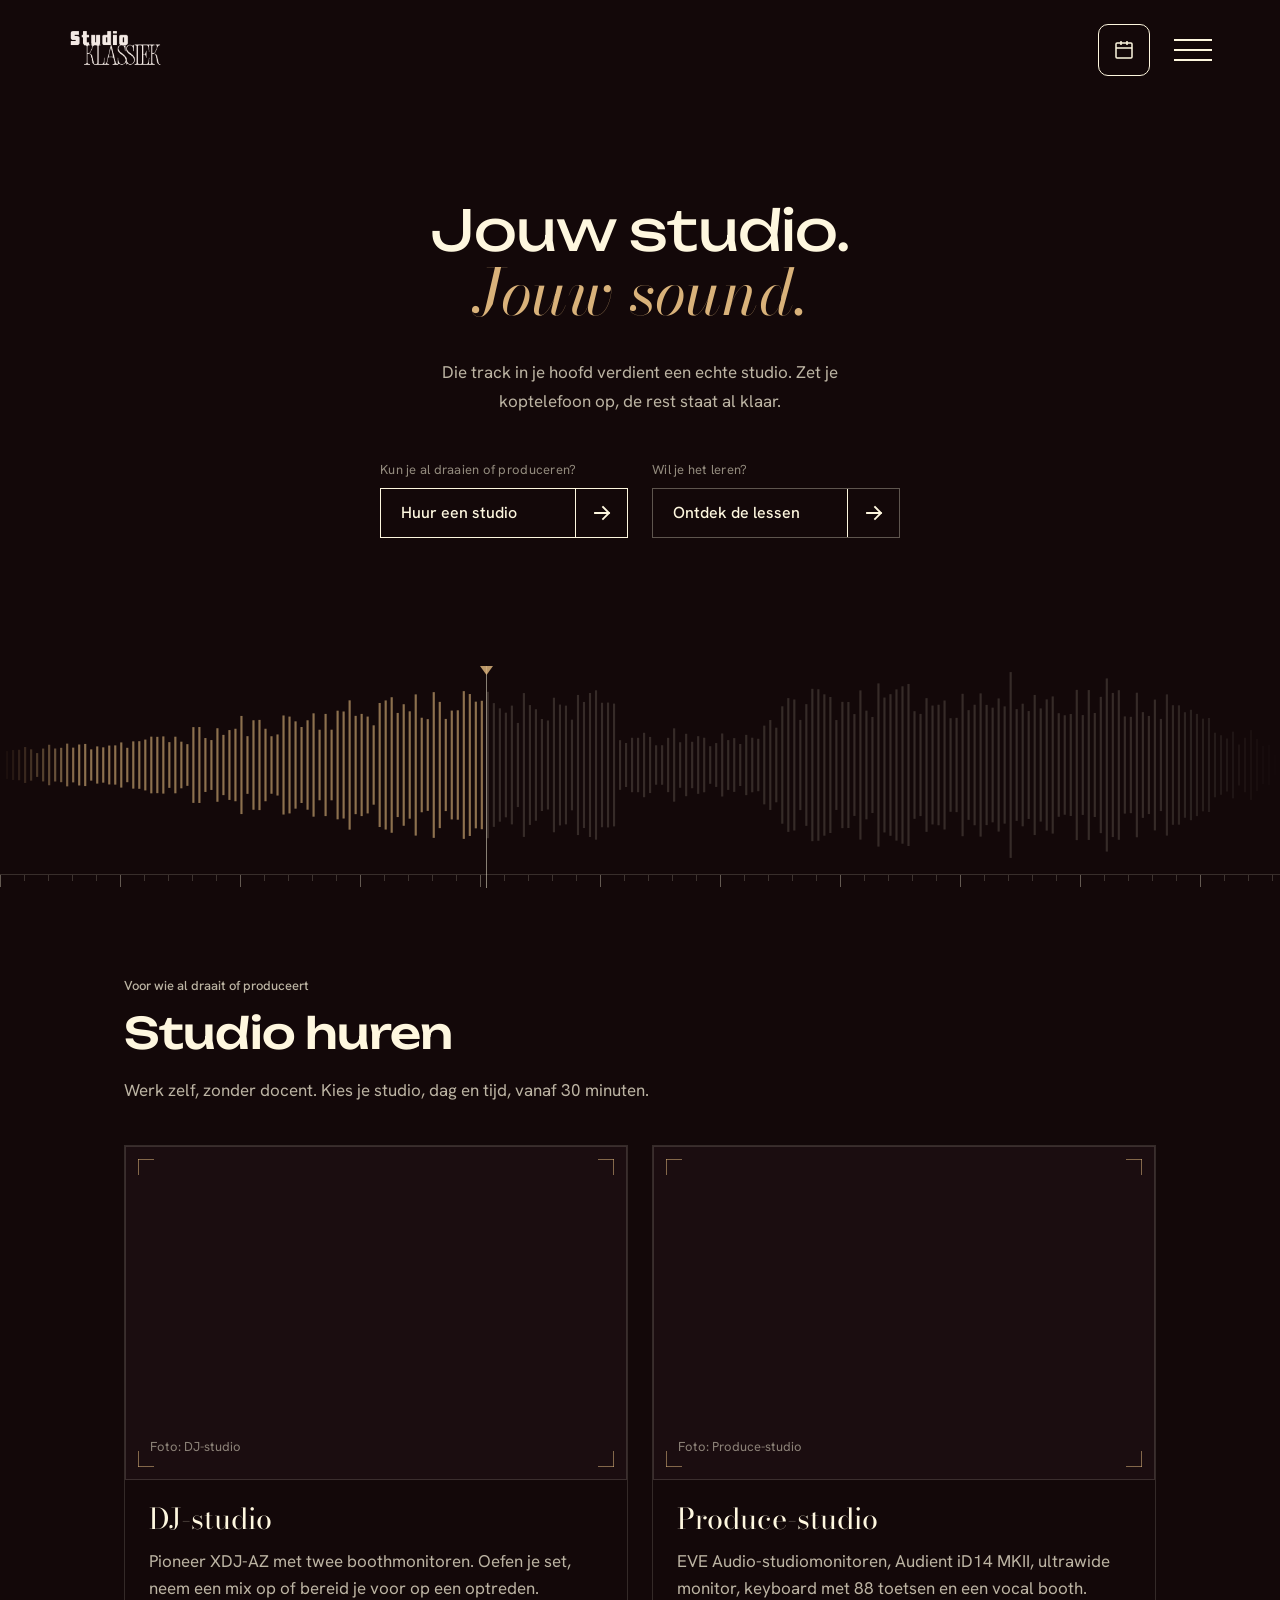
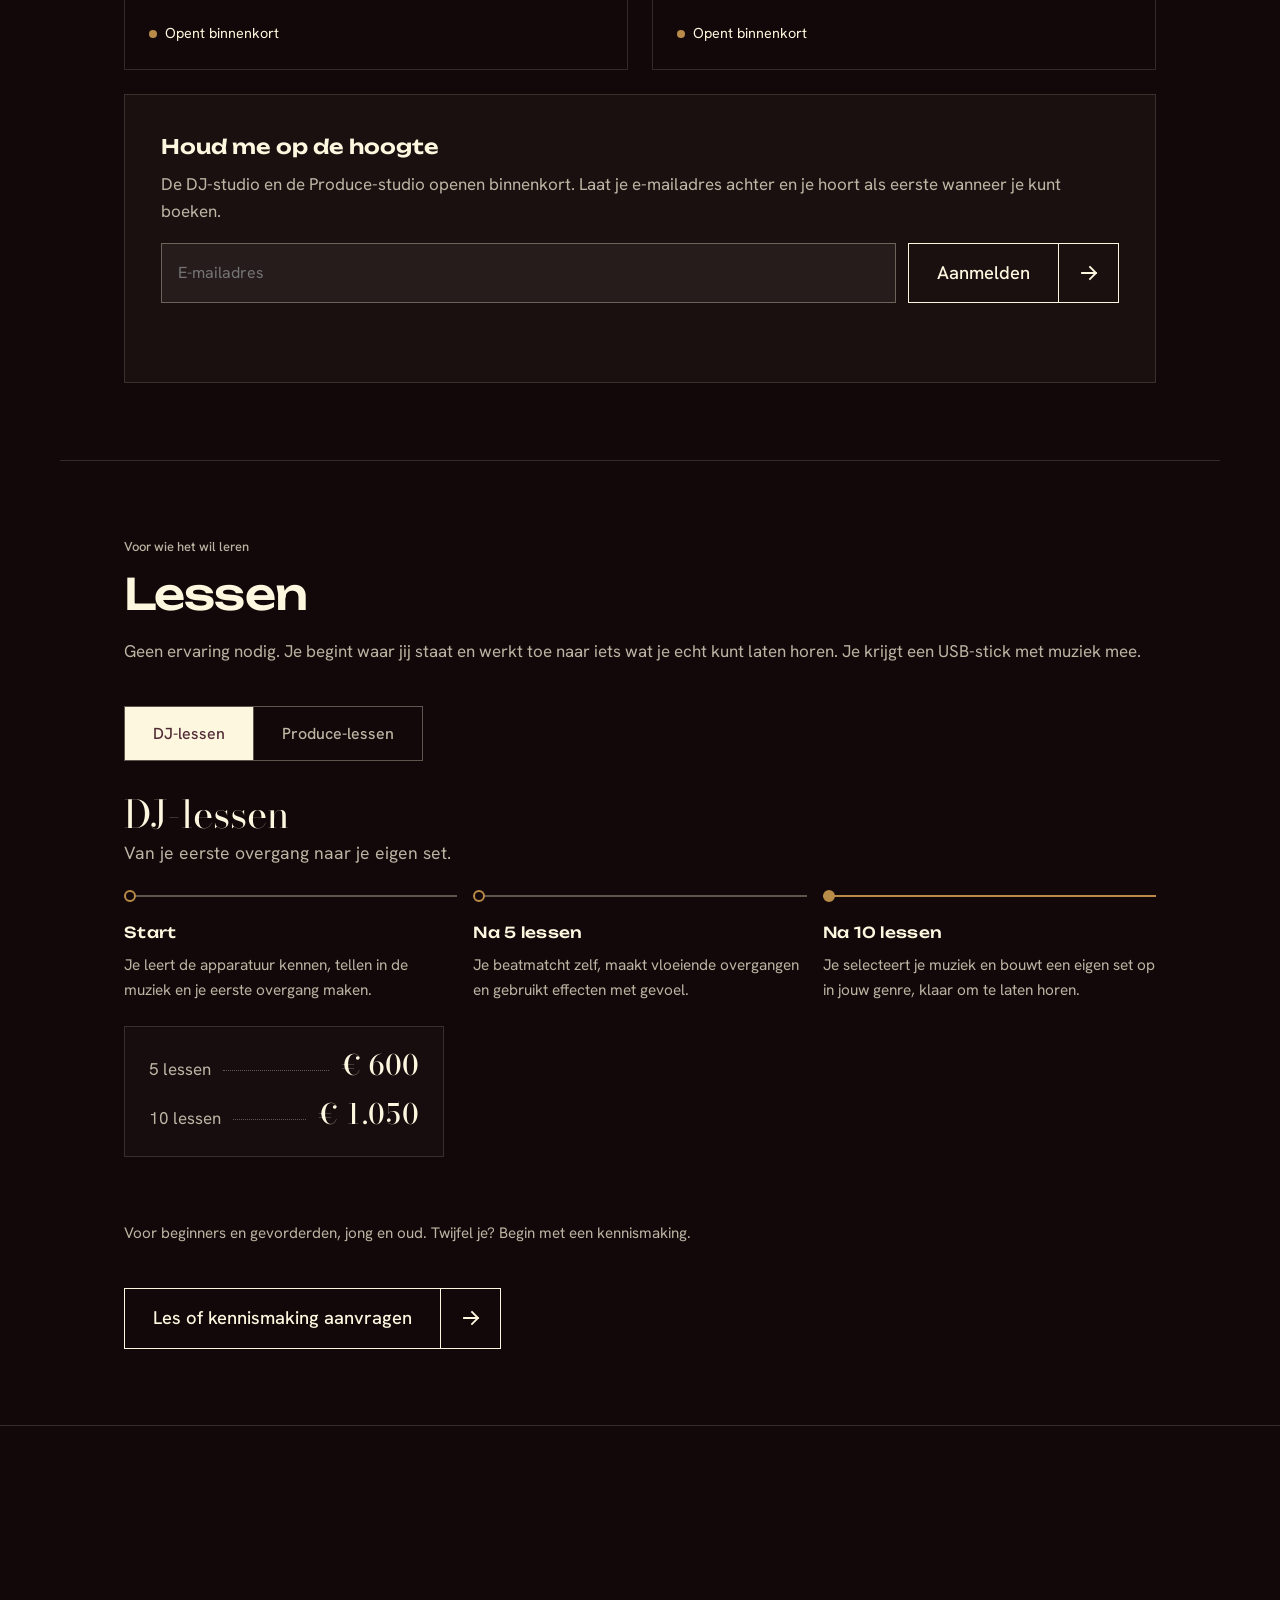
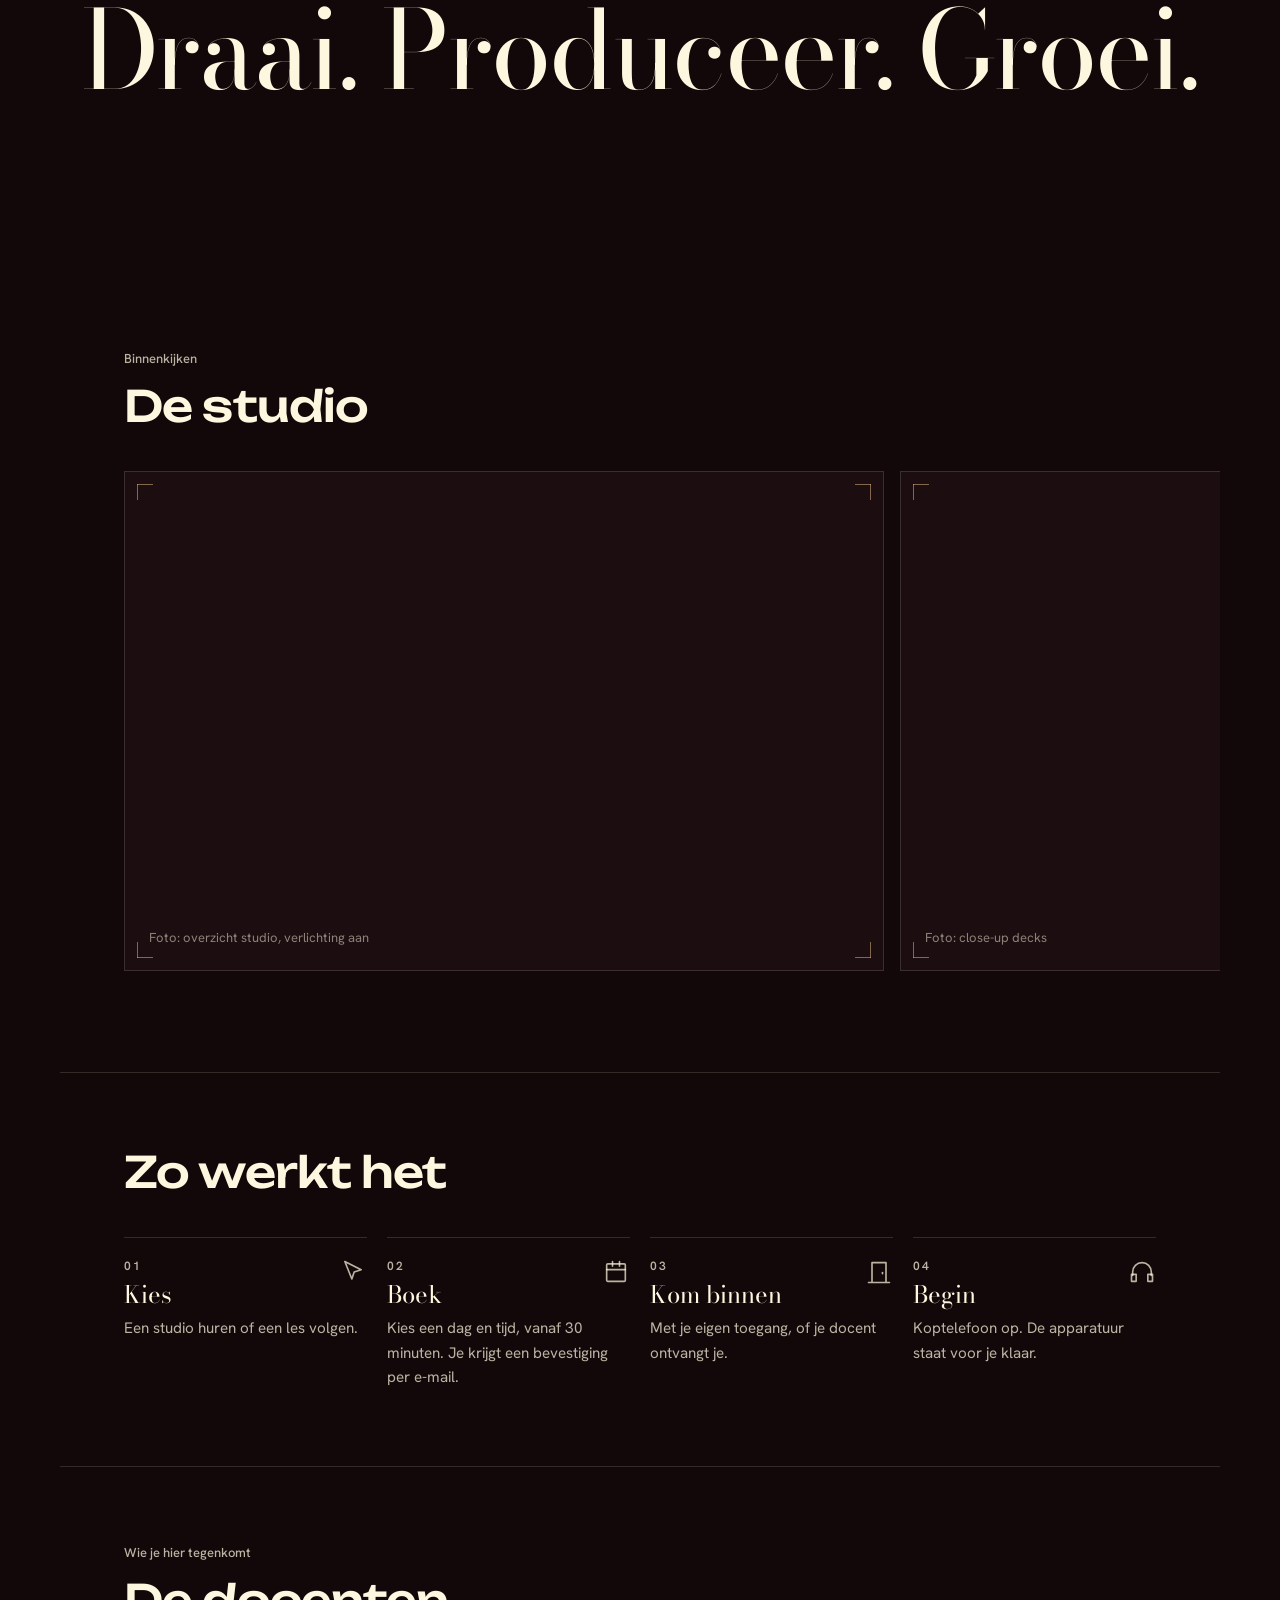
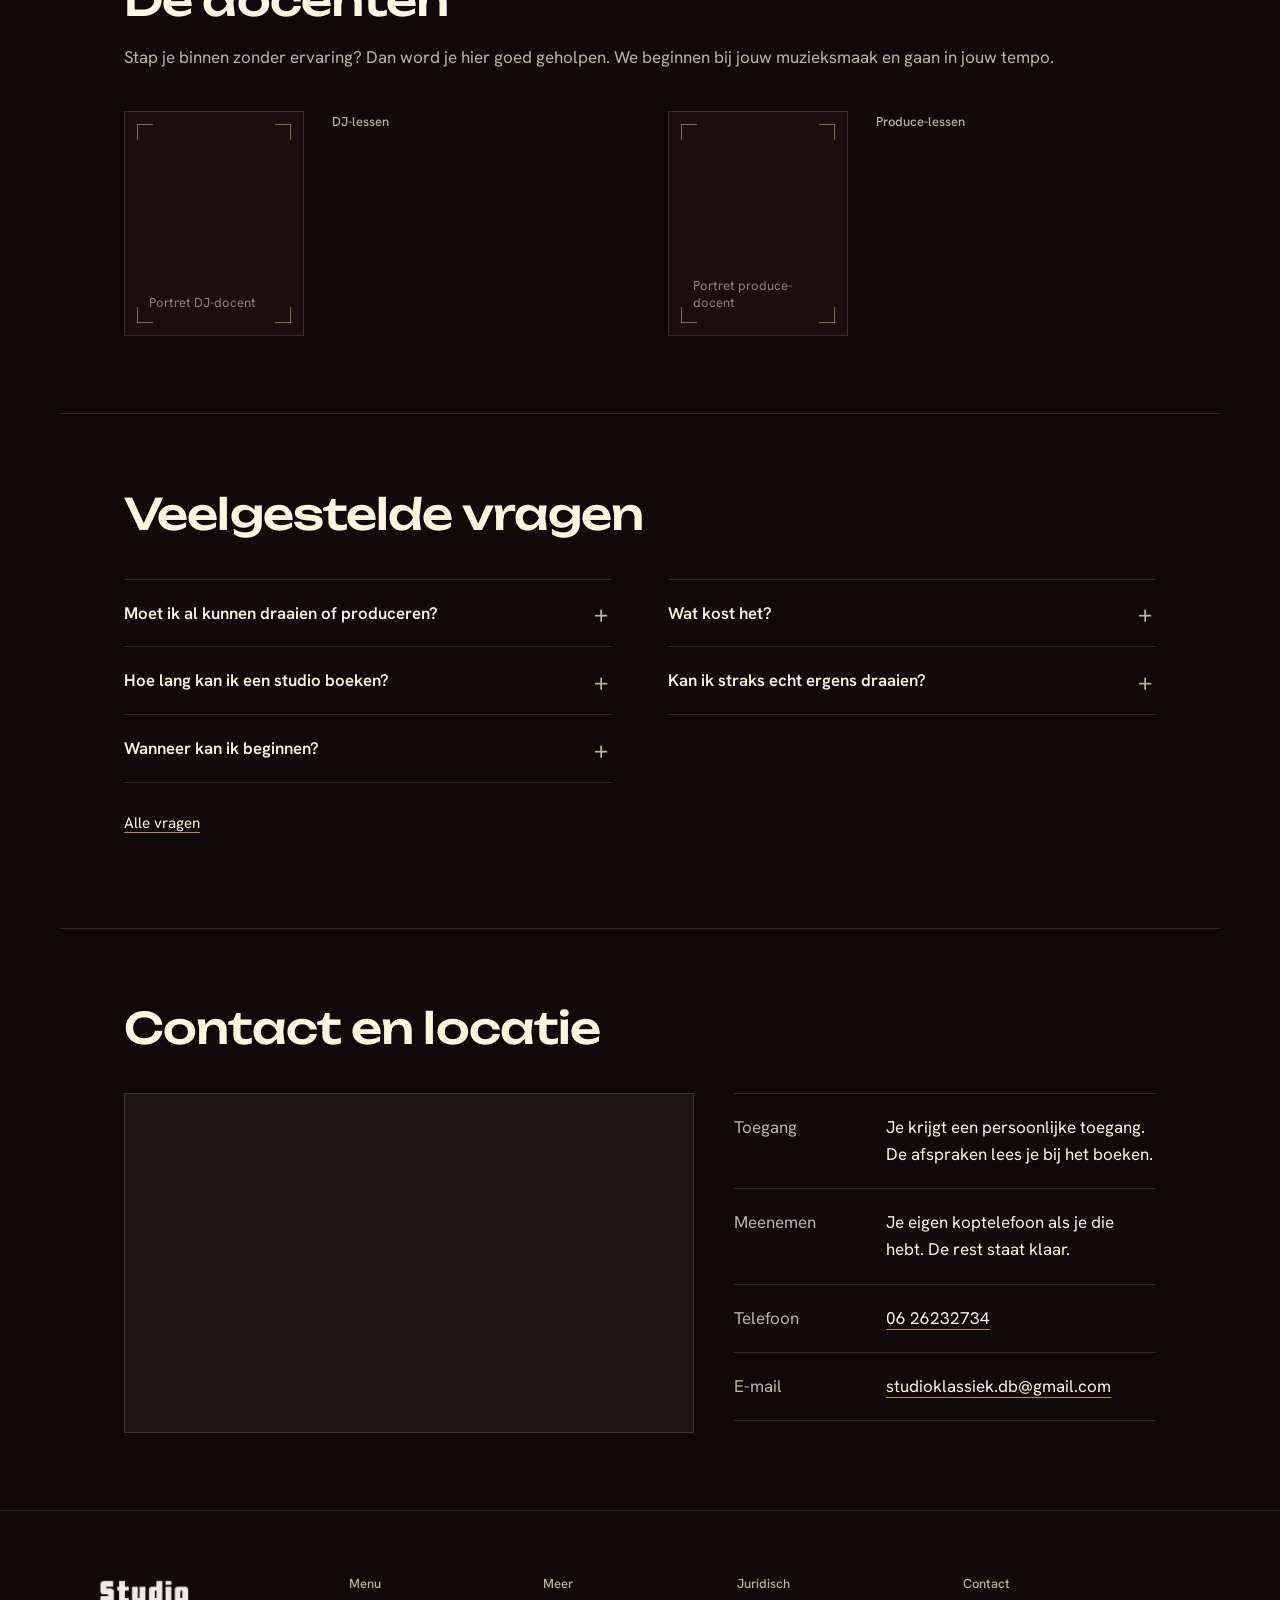
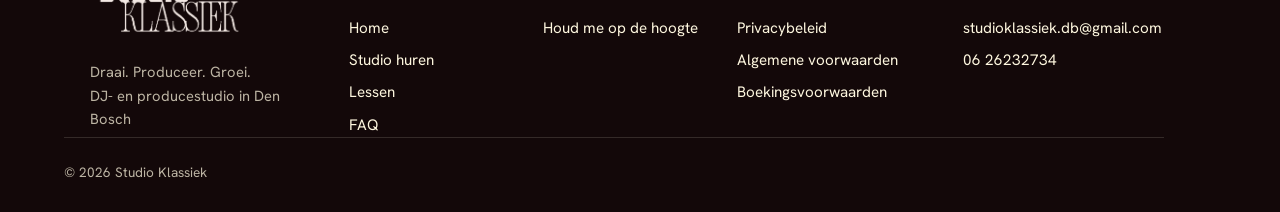
==== commit 12b16cdd: "Genre-lint verwijderd Co-Authored-By: Claude Sonnet 5.5 <noreply@anthropic.com>" ====
--- a/index.html
+++ b/index.html
@@ -61,13 +61,6 @@
     </div>
   </div>
 </section>
-<!-- GENRES -->
-<div class="ticker" role="group" aria-label="Genres: house, techno, techhouse, R&amp;B, hiphop, disco, classics en Nederlandstalig">
-  <div class="ticker-track" aria-hidden="true">
-    <div class="tg"><span>House</span><i></i><span>Techno</span><i></i><span>Techhouse</span><i></i><span>R&amp;B</span><i></i><span>Hiphop</span><i></i><span>Disco</span><i></i><span>Classics</span><i></i><span>Nederlandstalig</span><i></i></div>
-    <div class="tg dup"><span>House</span><i></i><span>Techno</span><i></i><span>Techhouse</span><i></i><span>R&amp;B</span><i></i><span>Hiphop</span><i></i><span>Disco</span><i></i><span>Classics</span><i></i><span>Nederlandstalig</span><i></i></div>
-  </div>
-</div>
 
 <!-- 2. AANBOD: STUDIO HUREN -->
 <section class="block wide" id="huren">
--- a/styles.css
+++ b/styles.css
@@ -554,19 +554,6 @@
 /* ===== Meer beeld, minder tekst: genre-lint, tabs, groot statement, zwiepbare galerij ===== */
 .hero .lead { margin-bottom: 44px; }
 
-.ticker { overflow: hidden; padding: 28px 0; border-top: 1px solid var(--line); border-bottom: 1px solid var(--line); background: var(--bg); }
-.ticker-track { display: flex; width: max-content; animation: ticker 52s linear infinite; }
-.ticker-track:hover { animation-play-state: paused; }
-.tg { display: flex; align-items: center; flex: none; }
-.tg span { padding: 0 .55em; font-family: var(--serif); font-size: clamp(2rem, 5.2vw, 3.75rem); line-height: 1; white-space: nowrap; color: rgba(254, 247, 223, .86); }
-.tg i { flex: none; width: 8px; height: 8px; background: var(--gold); transform: rotate(45deg); }
-@keyframes ticker { to { transform: translateX(-50%); } }
-@media (prefers-reduced-motion: reduce) {
-  .ticker { padding-left: var(--gutter); padding-right: var(--gutter); }
-  .ticker-track { width: auto; flex-wrap: wrap; justify-content: center; }
-  .tg.dup { display: none; }
-  .tg { flex-wrap: wrap; justify-content: center; row-gap: 12px; }
-}
 
 .seg { display: inline-flex; margin: 0 0 32px; border: 1px solid var(--line-strong); }
 .seg button { padding: 16px 28px; border: 0; background: transparent; color: var(--soft); font: 500 1rem var(--sans); cursor: pointer; transition: background-color .3s var(--ease), color .3s var(--ease); }
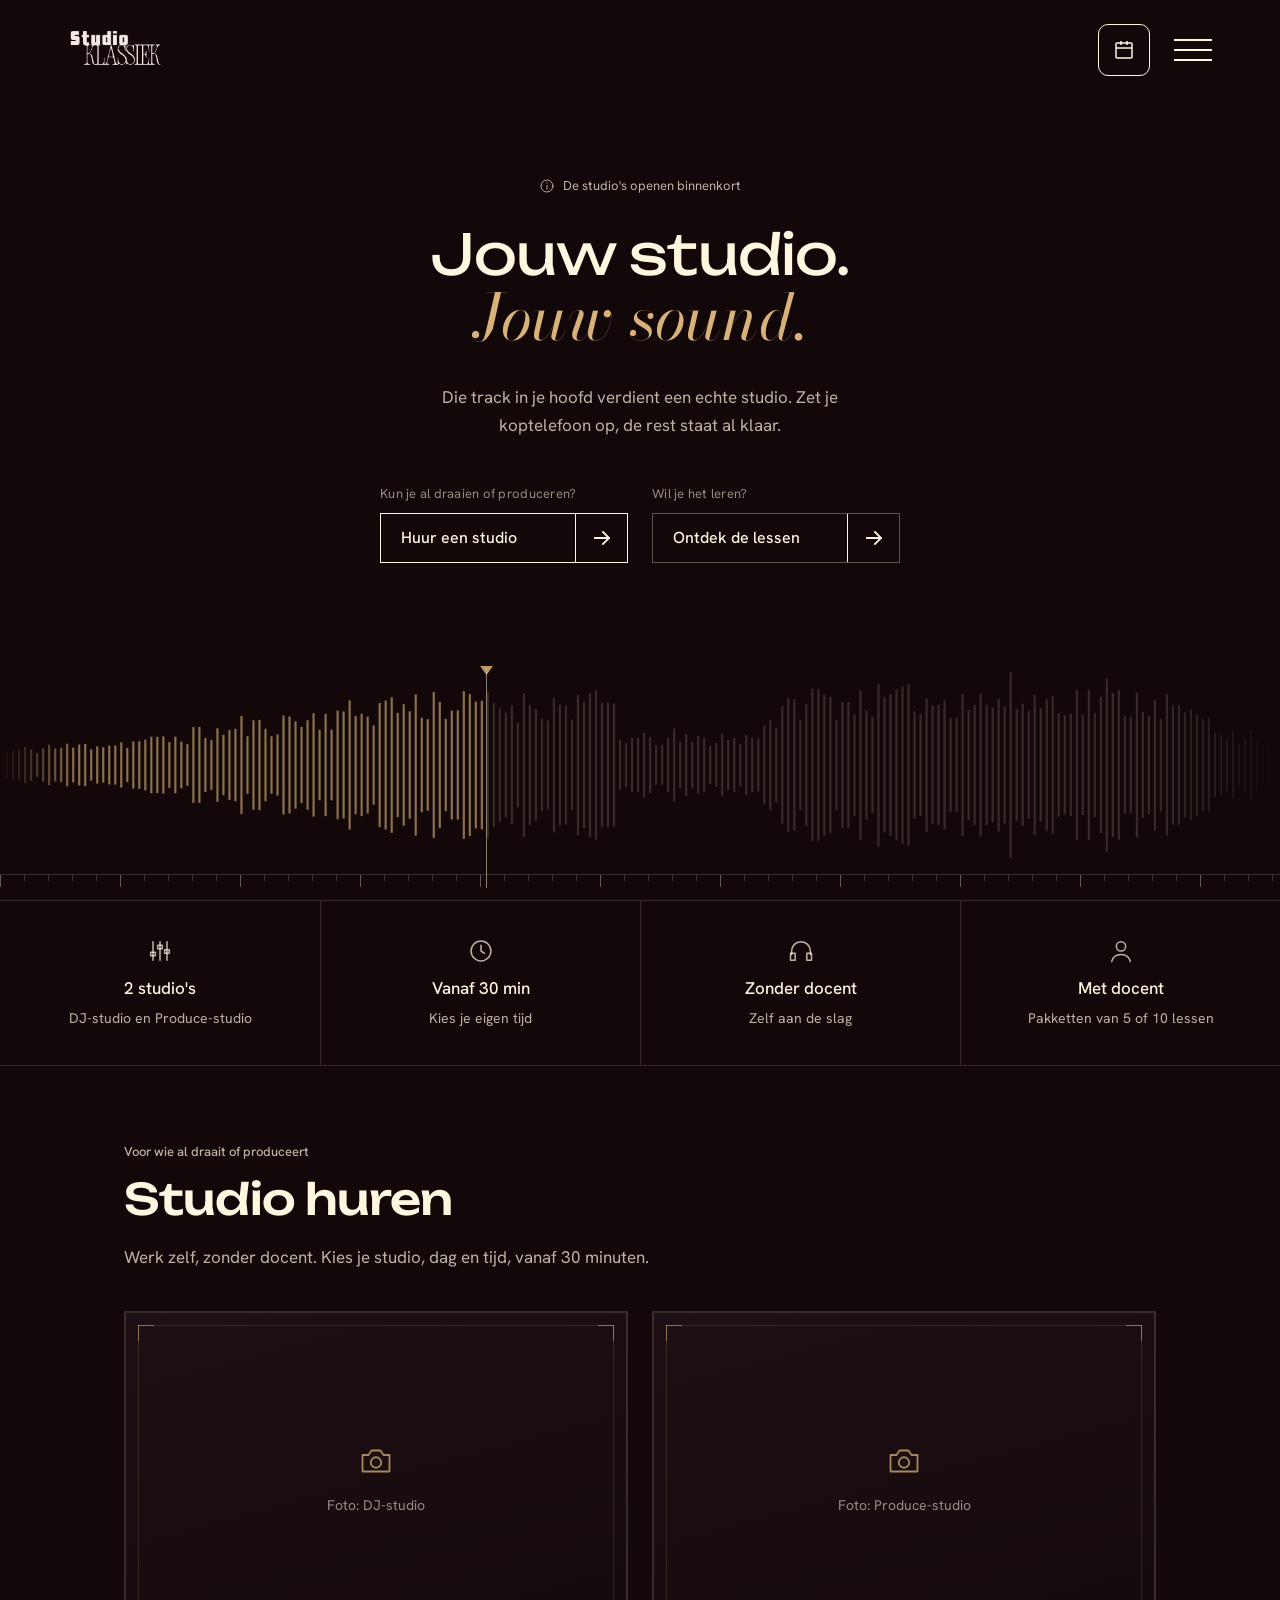
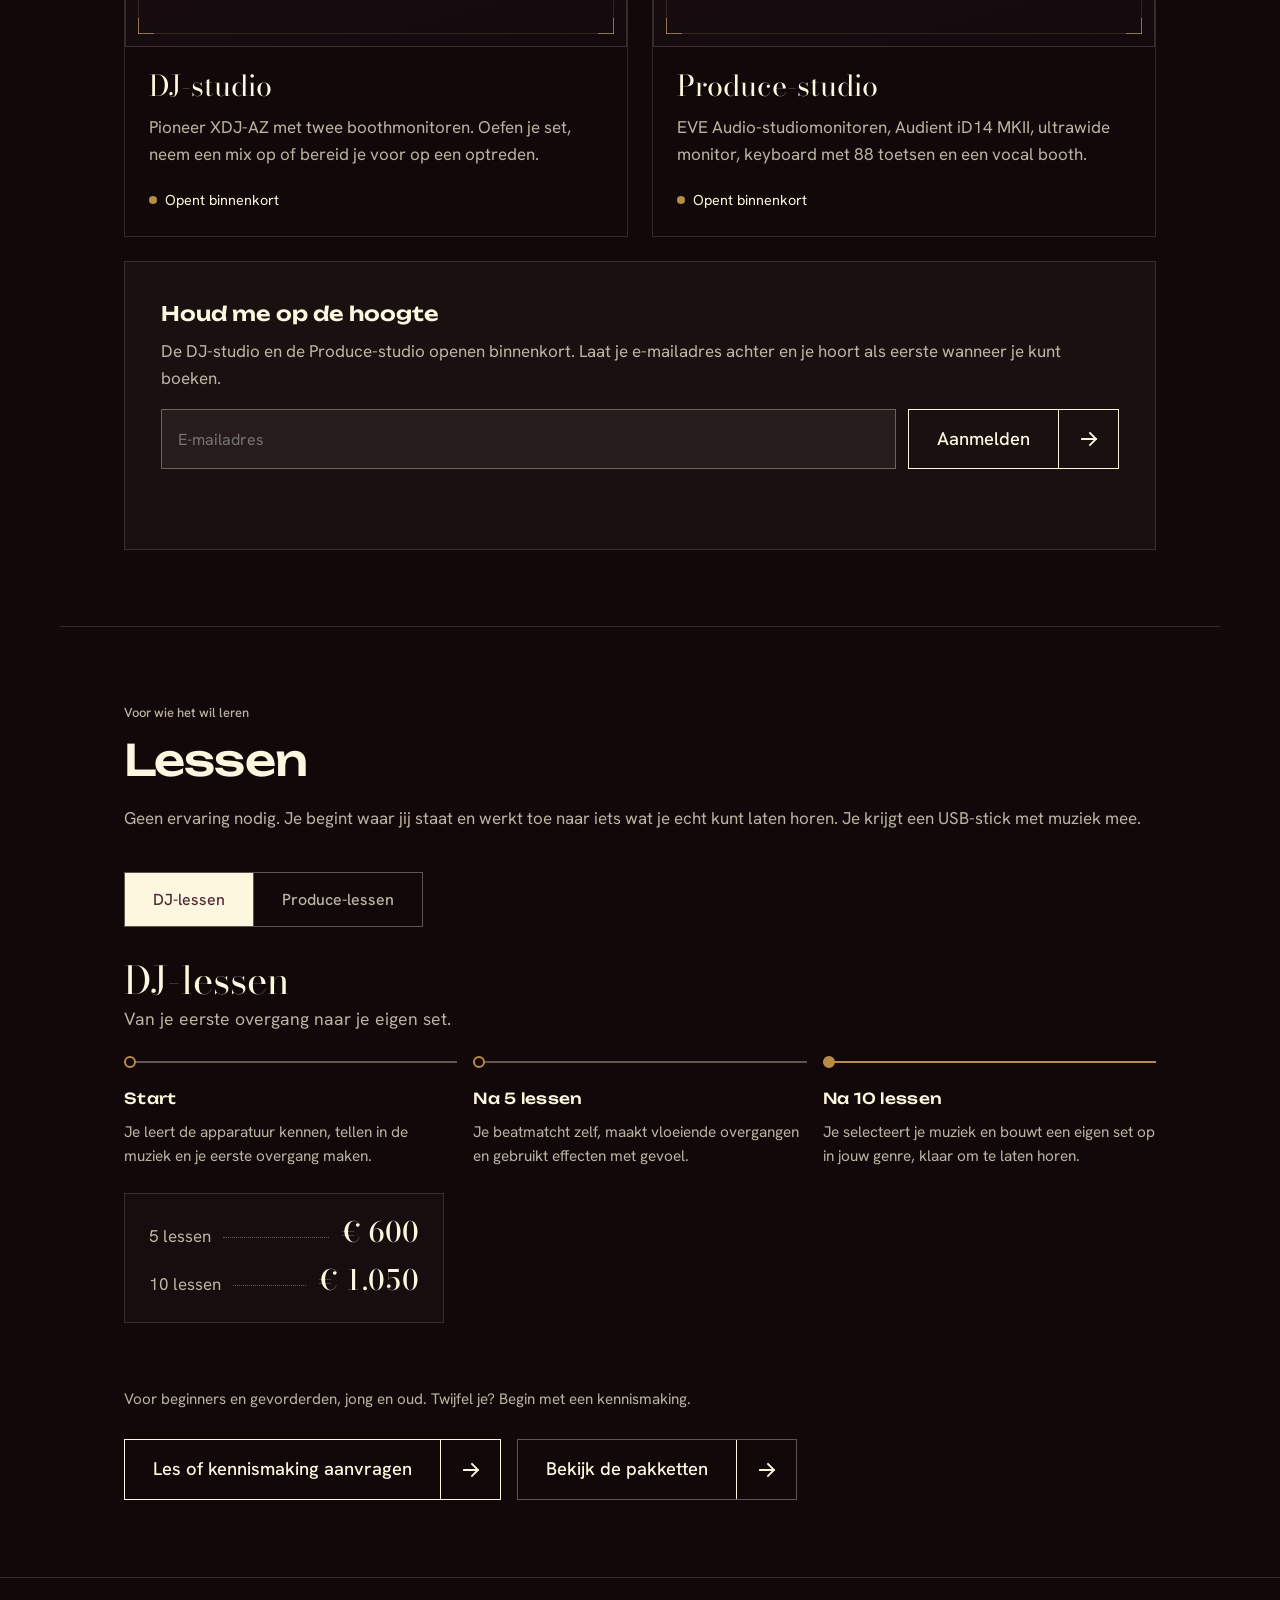
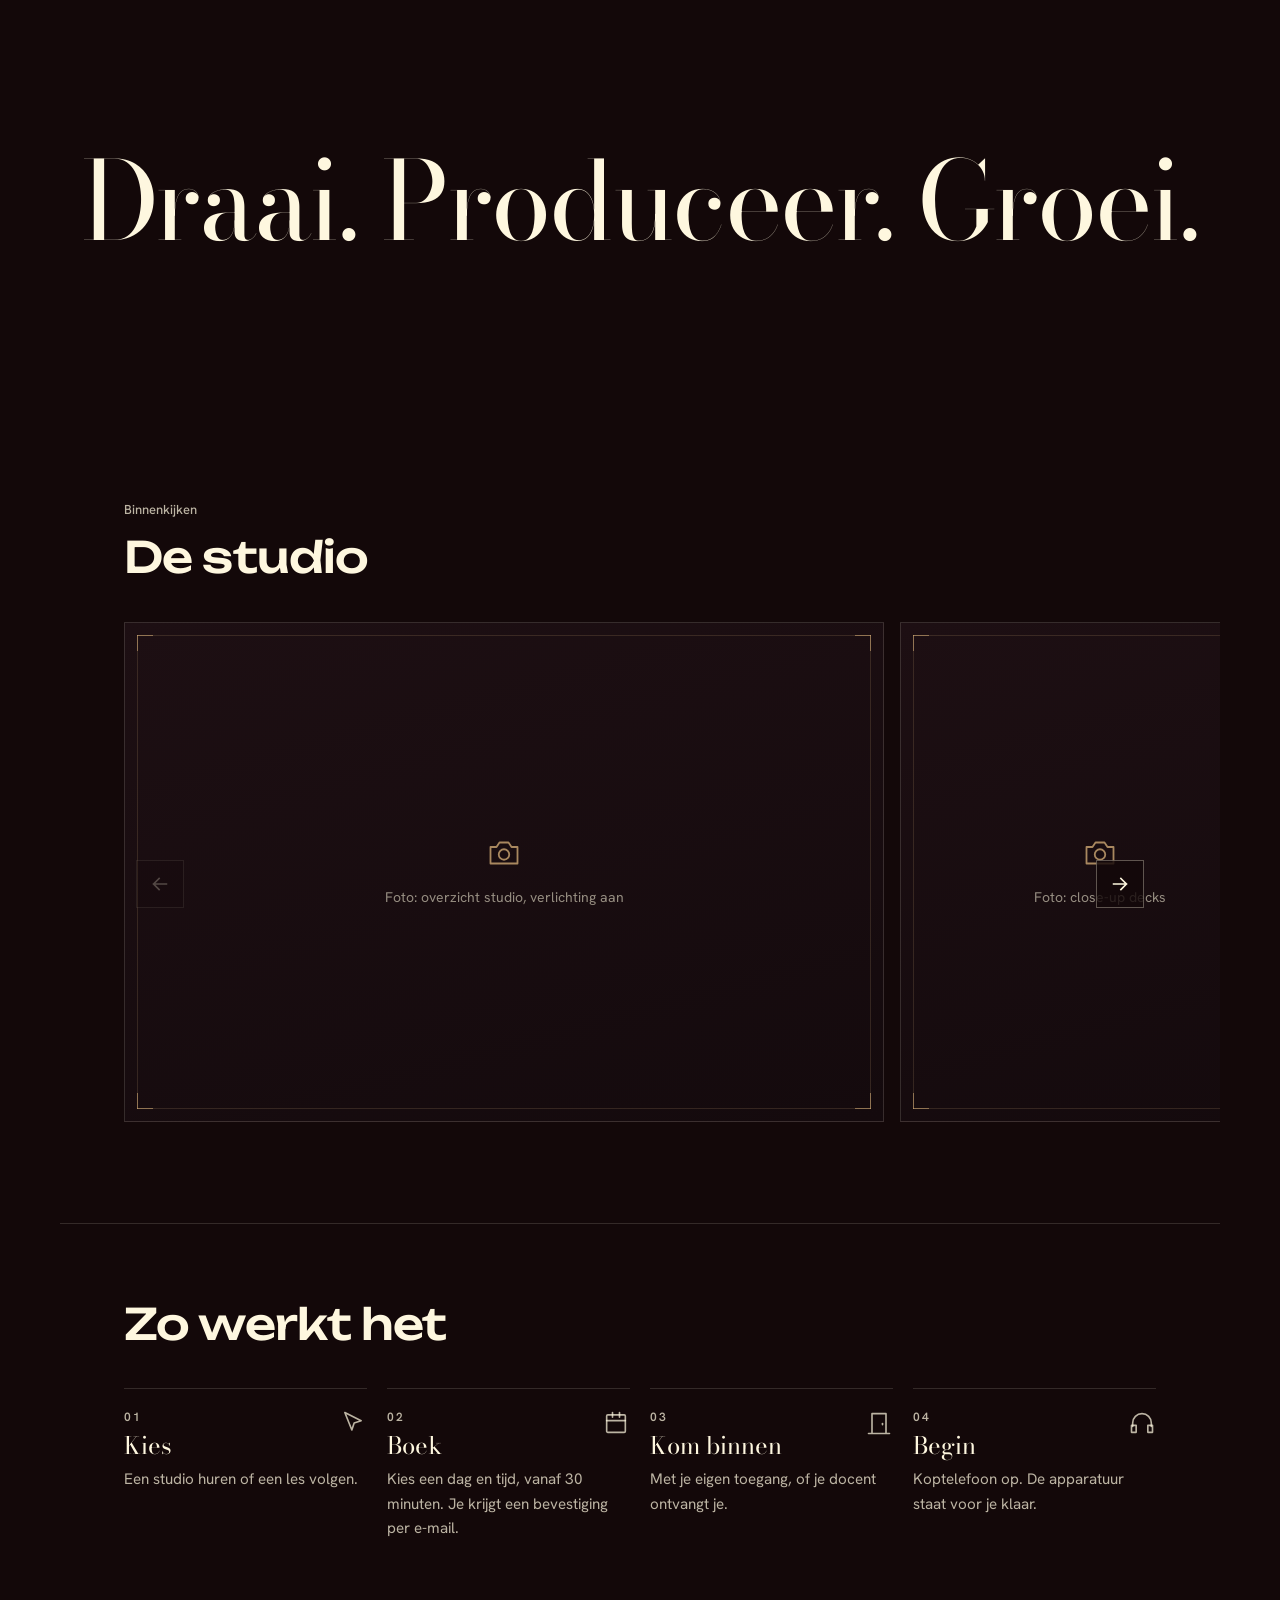
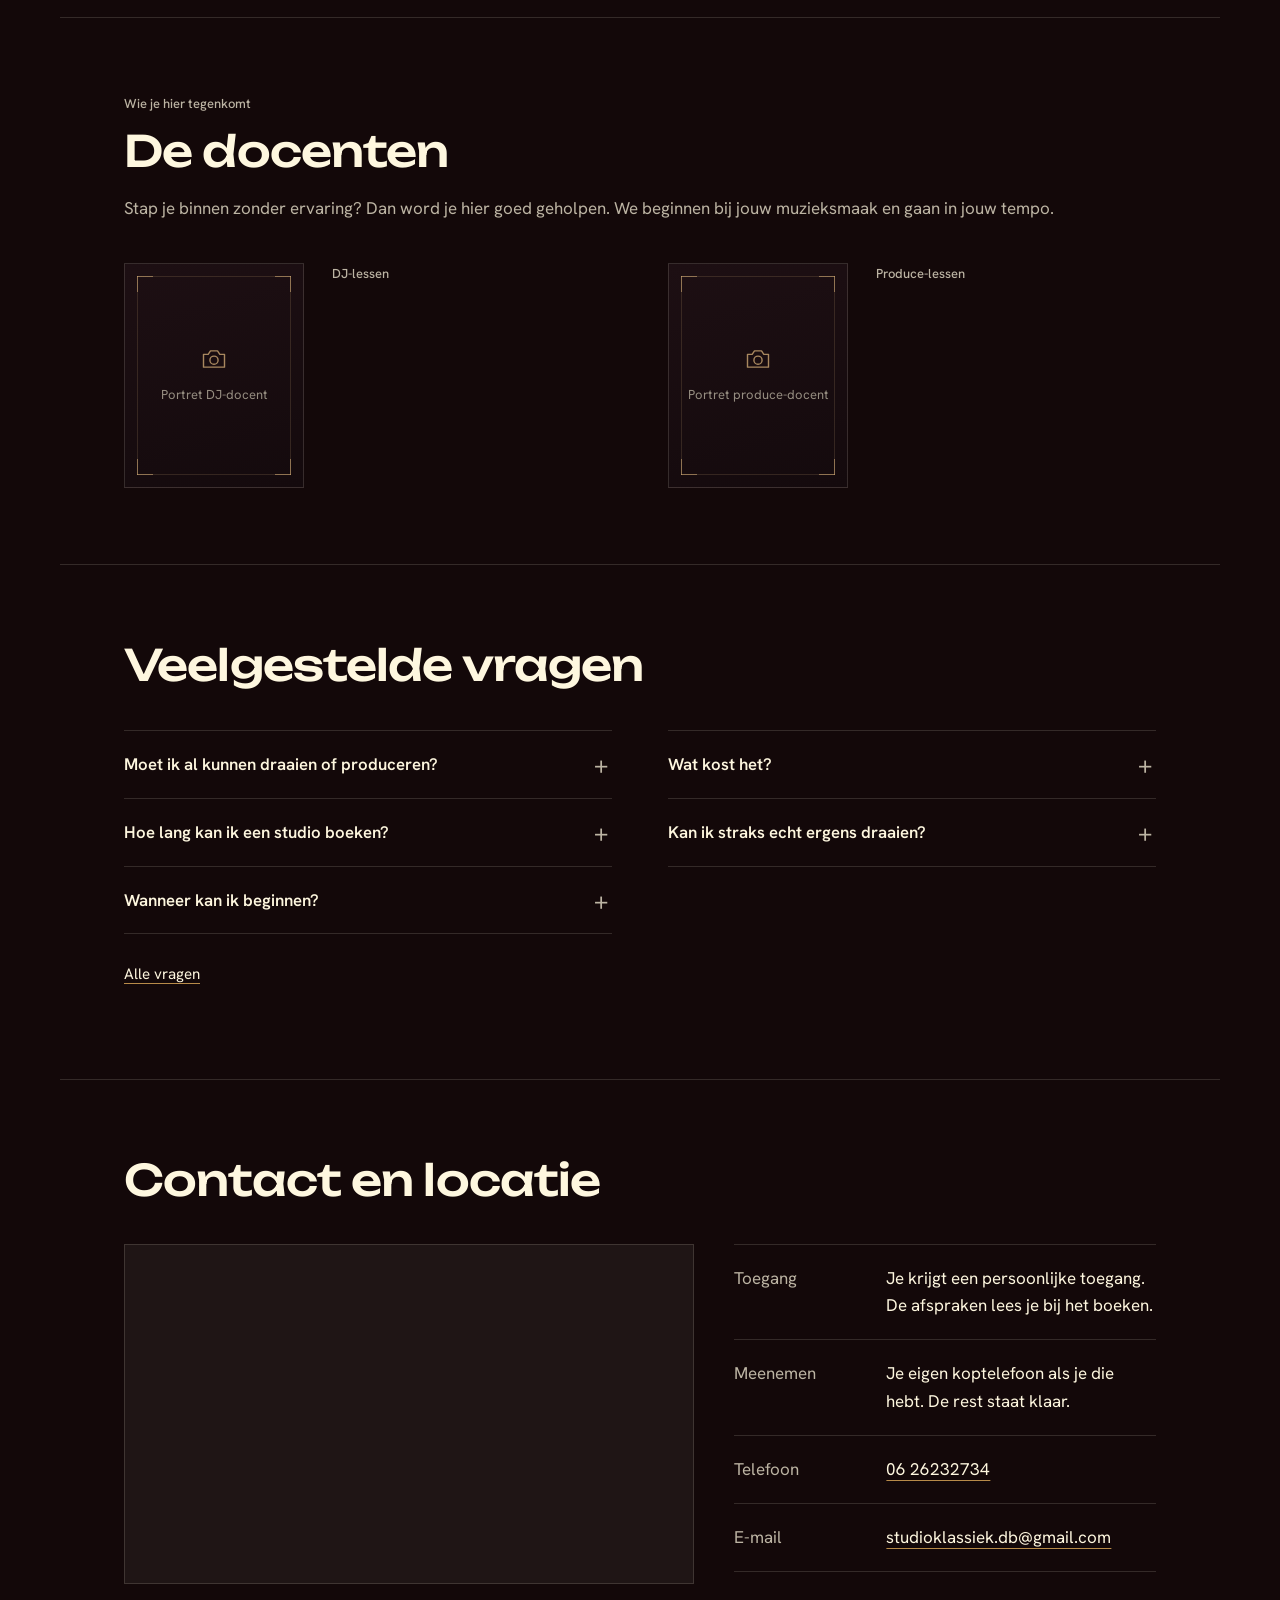
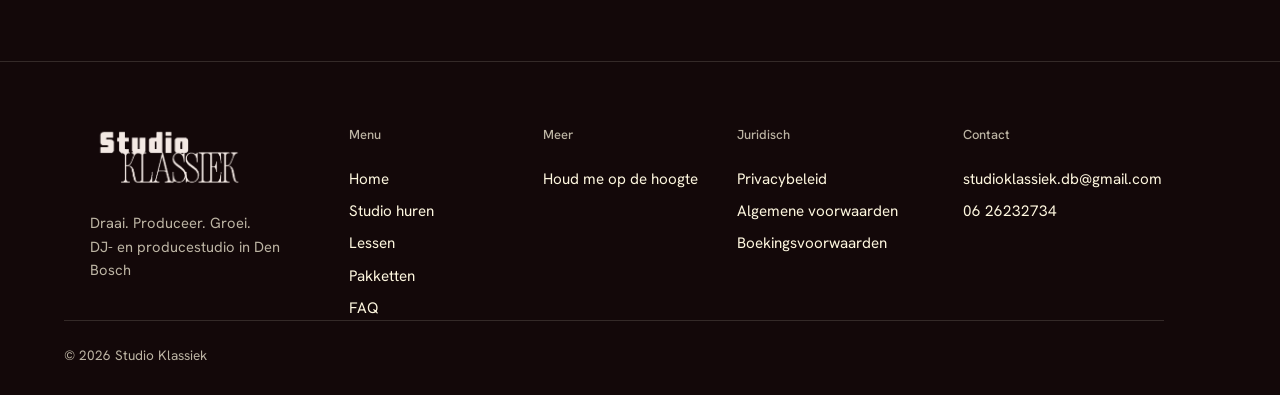
==== commit 62cbf3e1: "Pakketten-pagina, kenmerkenrij en galerijpijltjes naar voorbeeld van STU Eigen prijzen uit de brochu" ====
--- a/index.html
+++ b/index.html
@@ -33,6 +33,7 @@
 
 <nav class="menu" id="menu" aria-label="Hoofdmenu" hidden>
   <a href="self-service.html"><span class="m-text"><span class="m-label">Studio huren</span><small>DJ-studio en Produce-studio per 30 minuten</small></span></a>
+  <a href="pakketten.html"><span class="m-text"><span class="m-label">Pakketten</span><small>DJ- of Produce-lessen, 5 of 10 per pakket</small></span></a>
   <a href="lessen-boeken.html"><span class="m-text"><span class="m-label">Lessen boeken</span><small>Een les of een kennismaking aanvragen</small></span></a>
   <a href="index.html#studio"><span class="m-text"><span class="m-label">De studio</span><small>De ruimtes en de apparatuur</small></span></a>
 </nav>
@@ -47,6 +48,7 @@
   </div>
   <canvas class="hero-wave" id="heroWave" aria-hidden="true"></canvas>
   <div class="hero-inner">
+    <p class="badge"><svg viewBox="0 0 24 24" aria-hidden="true"><circle cx="12" cy="12" r="9"/><path d="M12 11v6M12 7.5v.5"/></svg><span>De studio's openen binnenkort</span></p>
     <h1><span data-c="home.line1">Jouw studio.</span><br><em data-c="home.line2">Jouw sound.</em></h1>
     <p class="lead" data-c="home.lead">Die track in je hoofd verdient een echte studio. Zet je koptelefoon op, de rest staat al klaar.</p>
     <div class="routes">
@@ -62,6 +64,13 @@
   </div>
 </section>
 
+<!-- KENMERKEN -->
+<section class="strip" aria-label="Kort overzicht">
+  <div><svg viewBox="0 0 24 24" aria-hidden="true"><path d="M6 4v16M12 4v16M18 4v16"/><rect x="4" y="13" width="4" height="3"/><rect x="10" y="7" width="4" height="3"/><rect x="16" y="11" width="4" height="3"/></svg><b>2 studio's</b><span>DJ-studio en Produce-studio</span></div>
+  <div><svg viewBox="0 0 24 24" aria-hidden="true"><circle cx="12" cy="12" r="8.5"/><path d="M12 7v5l3 2"/></svg><b>Vanaf 30 min</b><span>Kies je eigen tijd</span></div>
+  <div><svg viewBox="0 0 24 24" aria-hidden="true"><path d="M4 15v-3a8 8 0 0 1 16 0v3"/><rect x="3" y="14" width="4" height="6"/><rect x="17" y="14" width="4" height="6"/></svg><b>Zonder docent</b><span>Zelf aan de slag</span></div>
+  <div><svg viewBox="0 0 24 24" aria-hidden="true"><circle cx="12" cy="8" r="4"/><path d="M4 21c1-4 4-6 8-6s7 2 8 6"/></svg><b>Met docent</b><span>Pakketten van 5 of 10 lessen</span></div>
+</section>
 <!-- 2. AANBOD: STUDIO HUREN -->
 <section class="block wide" id="huren">
   <p class="eyebrow">Voor wie al draait of produceert</p>
@@ -162,7 +171,10 @@
   </article>
 
   <p class="note">Voor beginners en gevorderden, jong en oud. Twijfel je? Begin met een kennismaking.</p>
-  <a class="btn" href="lessen-boeken.html"><span>Les of kennismaking aanvragen</span><i class="arrow" aria-hidden="true"><svg viewBox="0 0 24 24"><path d="M5 12h14M13 6l6 6-6 6"/></svg></i></a>
+  <div class="cta-actions">
+    <a class="btn" href="lessen-boeken.html"><span>Les of kennismaking aanvragen</span><i class="arrow" aria-hidden="true"><svg viewBox="0 0 24 24"><path d="M5 12h14M13 6l6 6-6 6"/></svg></i></a>
+    <a class="btn alt" href="pakketten.html"><span>Bekijk de pakketten</span><i class="arrow" aria-hidden="true"><svg viewBox="0 0 24 24"><path d="M5 12h14M13 6l6 6-6 6"/></svg></i></a>
+  </div>
 </section>
 
 <!-- SLOGAN -->
@@ -302,6 +314,7 @@
       <a href="index.html">Home</a>
       <a href="self-service.html">Studio huren</a>
       <a href="index.html#lessen">Lessen</a>
+      <a href="pakketten.html">Pakketten</a>
       <a href="faq.html">FAQ</a>
     </nav>
     <nav aria-label="Meer">
--- a/styles.css
+++ b/styles.css
@@ -594,3 +594,76 @@
 #team .person .portrait { grid-row: span 3; margin: 0; aspect-ratio: 4 / 5; }
 #team .person h3, #team .person .role, #team .person p { grid-column: 2; }
 @media (max-width: 760px) { #team .team { grid-template-columns: 1fr; gap: 28px; } #team .person { grid-template-columns: 120px 1fr; gap: 8px 20px; } }
+
+/* Fotoplekken netter: een passe-partout met messing hoeken, een lijn-camera en de omschrijving in het midden */
+.ph.missing { background: linear-gradient(165deg, #1d0f13 0%, #140a0d 100%); }
+.ph.missing::before { content: ""; position: absolute; inset: 12px; border: 1px solid rgba(217, 178, 122, .16); pointer-events: none; }
+.ph.missing .ph-label { inset: 0; left: 0; right: 0; bottom: 0; display: flex; flex-direction: column; align-items: center; justify-content: center; gap: 16px; padding: 32px; text-align: center; font: 400 .875rem/1.5 var(--sans); color: rgba(254, 247, 223, .55); }
+.ph.missing .ph-label::before { content: ""; width: 36px; height: 36px; opacity: .75; background: url("data:image/svg+xml,%3Csvg xmlns='http://www.w3.org/2000/svg' viewBox='0 0 24 24' fill='none' stroke='%23D9B27A' stroke-width='1.2' stroke-linecap='round' stroke-linejoin='round'%3E%3Cpath d='M3 8h4l2-3h6l2 3h4v11H3z'/%3E%3Ccircle cx='12' cy='13' r='3.5'/%3E%3C/svg%3E") center / contain no-repeat; }
+
+#team .ph.missing .ph-label { padding: 16px; gap: 12px; font-size: .8125rem; }
+#team .ph.missing .ph-label::before { width: 28px; height: 28px; }
+
+
+/* ===== Opzet overgenomen van STU: badge, kenmerkenrij, pakketkaarten, voordelen en afsluiter ===== */
+.badge { display: inline-flex; align-items: center; gap: 8px; margin: 0 0 28px; font-size: .8125rem; color: var(--soft); }
+.badge svg { width: 16px; height: 16px; fill: none; stroke: var(--soft); stroke-width: 1.4; stroke-linecap: round; }
+
+.strip { display: grid; grid-template-columns: repeat(4, 1fr); border-top: 1px solid var(--line); border-bottom: 1px solid var(--line); background: var(--bg); }
+.strip > div { display: grid; justify-items: center; gap: 8px; padding: 36px 16px; text-align: center; }
+.strip > div + div { border-left: 1px solid var(--line); }
+.strip svg { width: 28px; height: 28px; margin-bottom: 4px; fill: none; stroke: var(--soft); stroke-width: 1.3; stroke-linecap: round; stroke-linejoin: round; }
+.strip b { font: 500 1.0625rem var(--sans); }
+.strip span { color: var(--soft); font-size: .875rem; }
+@media (max-width: 760px) {
+  .strip { grid-template-columns: 1fr 1fr; }
+  .strip > div { padding: 28px 12px; }
+  .strip > div:nth-child(3) { border-left: 0; }
+  .strip > div:nth-child(n+3) { border-top: 1px solid var(--line); }
+}
+
+.cta-actions { display: flex; flex-wrap: wrap; gap: 16px; margin-top: 28px; }
+@media (max-width: 560px) { .cta-actions { display: grid; } .cta-actions .btn { width: 100%; justify-content: space-between; } }
+
+.pk-head { padding-bottom: 24px; }
+.pk-title { margin: 0 0 20px; font-family: var(--display); font-weight: 400; font-size: clamp(2.125rem, 5vw, 3.75rem); line-height: 1.08; letter-spacing: -.015em; }
+.pk-title em { font-family: var(--serif); font-style: italic; font-size: 1.14em; letter-spacing: 0; color: var(--gold-lt); }
+.pk-head .intro { margin: 0 0 8px; max-width: 34rem; }
+.pk-section { padding-top: 32px; }
+.pk-grid { display: grid; grid-template-columns: repeat(3, 1fr); gap: 20px; align-items: stretch; }
+.pk { position: relative; display: grid; align-content: start; gap: 20px; padding: 32px 28px 28px; border: 1px solid var(--line); background: rgba(254, 247, 223, .03); }
+.pk.is-best { background: rgba(254, 247, 223, .07); border-color: var(--line-strong); }
+.pk-badge { position: absolute; top: 24px; right: 24px; padding: 4px 10px; border: 1px solid var(--line-strong); font-size: .75rem; color: var(--cream); }
+.pk header h2 { margin: 0 0 6px; font-family: var(--serif); font-weight: 400; font-size: 2rem; line-height: 1.1; letter-spacing: 0; }
+.pk-tag { margin: 0; color: var(--soft); font-size: .9375rem; }
+.pk-price { margin: 4px 0 0; font-family: var(--serif); font-size: 3.25rem; line-height: 1; font-variant-numeric: tabular-nums; }
+.pk-price.pk-text { font-size: 2rem; line-height: 1.2; }
+.pk-per { margin: -12px 0 0; color: var(--soft); font-size: .9375rem; }
+.pk-list { list-style: none; margin: 0; padding: 20px 0 0; border-top: 1px solid var(--line); display: grid; gap: 12px; }
+.pk-list li { position: relative; padding-left: 26px; font-size: .9375rem; }
+.pk-list li::before { content: ""; position: absolute; left: 2px; top: .5em; width: 10px; height: 5px; border: solid var(--gold-lt); border-width: 0 0 1.5px 1.5px; transform: rotate(-45deg); }
+.pk .btn { justify-self: stretch; justify-content: space-between; }
+.pk-fine { margin: -8px 0 0; color: rgba(254, 247, 223, .5); font-size: .8125rem; }
+
+.vo-grid { display: grid; grid-template-columns: repeat(3, 1fr); gap: 20px; }
+.vo { display: grid; gap: 10px; align-content: start; padding: 28px; border: 1px solid var(--line); background: rgba(254, 247, 223, .02); }
+.vo svg { width: 28px; height: 28px; margin-bottom: 8px; fill: none; stroke: var(--soft); stroke-width: 1.3; stroke-linecap: round; stroke-linejoin: round; }
+.vo h3 { margin: 0; font: 500 1.0625rem var(--sans); }
+.vo p { margin: 0; color: var(--soft); font-size: .9375rem; }
+
+.cta-band { padding: clamp(72px, 10vw, 128px) var(--gutter); text-align: center; border-top: 1px solid var(--line); }
+.cta-band h2 { margin: 0 0 32px; font-family: var(--serif); font-weight: 400; font-size: clamp(2rem, 5vw, 3.5rem); letter-spacing: -.01em; }
+.cta-band .cta-actions { justify-content: center; margin-top: 0; }
+@media (max-width: 900px) { .pk-grid, .vo-grid { grid-template-columns: 1fr; } .pk-price { font-size: 2.75rem; } }
+
+.gallery-wrap { position: relative; }
+.g-nav { position: absolute; top: 50%; z-index: 2; display: grid; place-items: center; width: 48px; height: 48px; border: 1px solid var(--line-strong); background: rgba(19, 8, 9, .82); color: var(--cream); cursor: pointer; transform: translateY(-50%); transition: background-color .25s var(--ease), color .25s var(--ease), opacity .25s; }
+.g-nav svg { width: 22px; height: 22px; fill: none; stroke: currentColor; stroke-width: 1.8; stroke-linecap: square; }
+.g-nav:hover:not(:disabled) { background: var(--cream); color: var(--wine); }
+.g-nav:disabled { opacity: .25; cursor: default; }
+.g-prev { left: 12px; }
+.g-prev svg { transform: scaleX(-1); }
+.g-next { right: 12px; }
+.gallery-wrap.no-scroll .g-nav { display: none; }
+@media (max-width: 760px) { .g-nav { display: none; } }
+
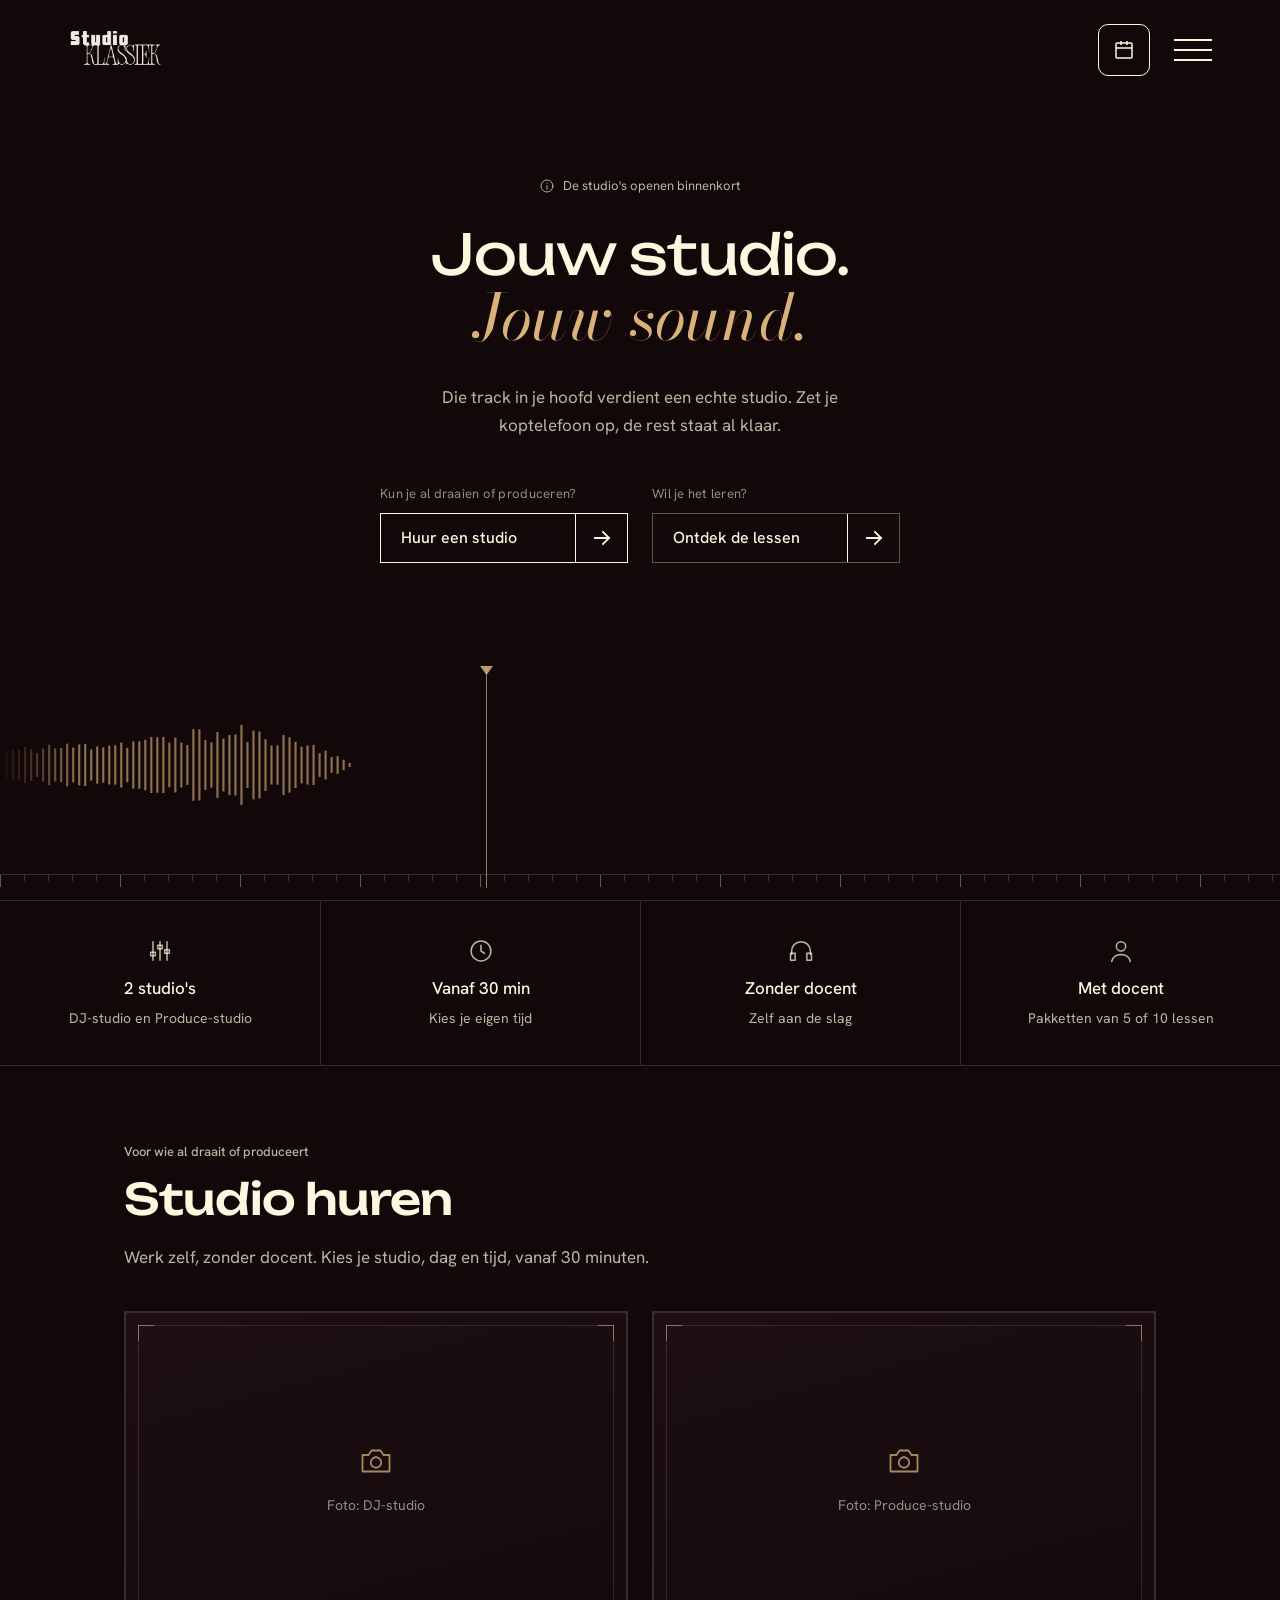
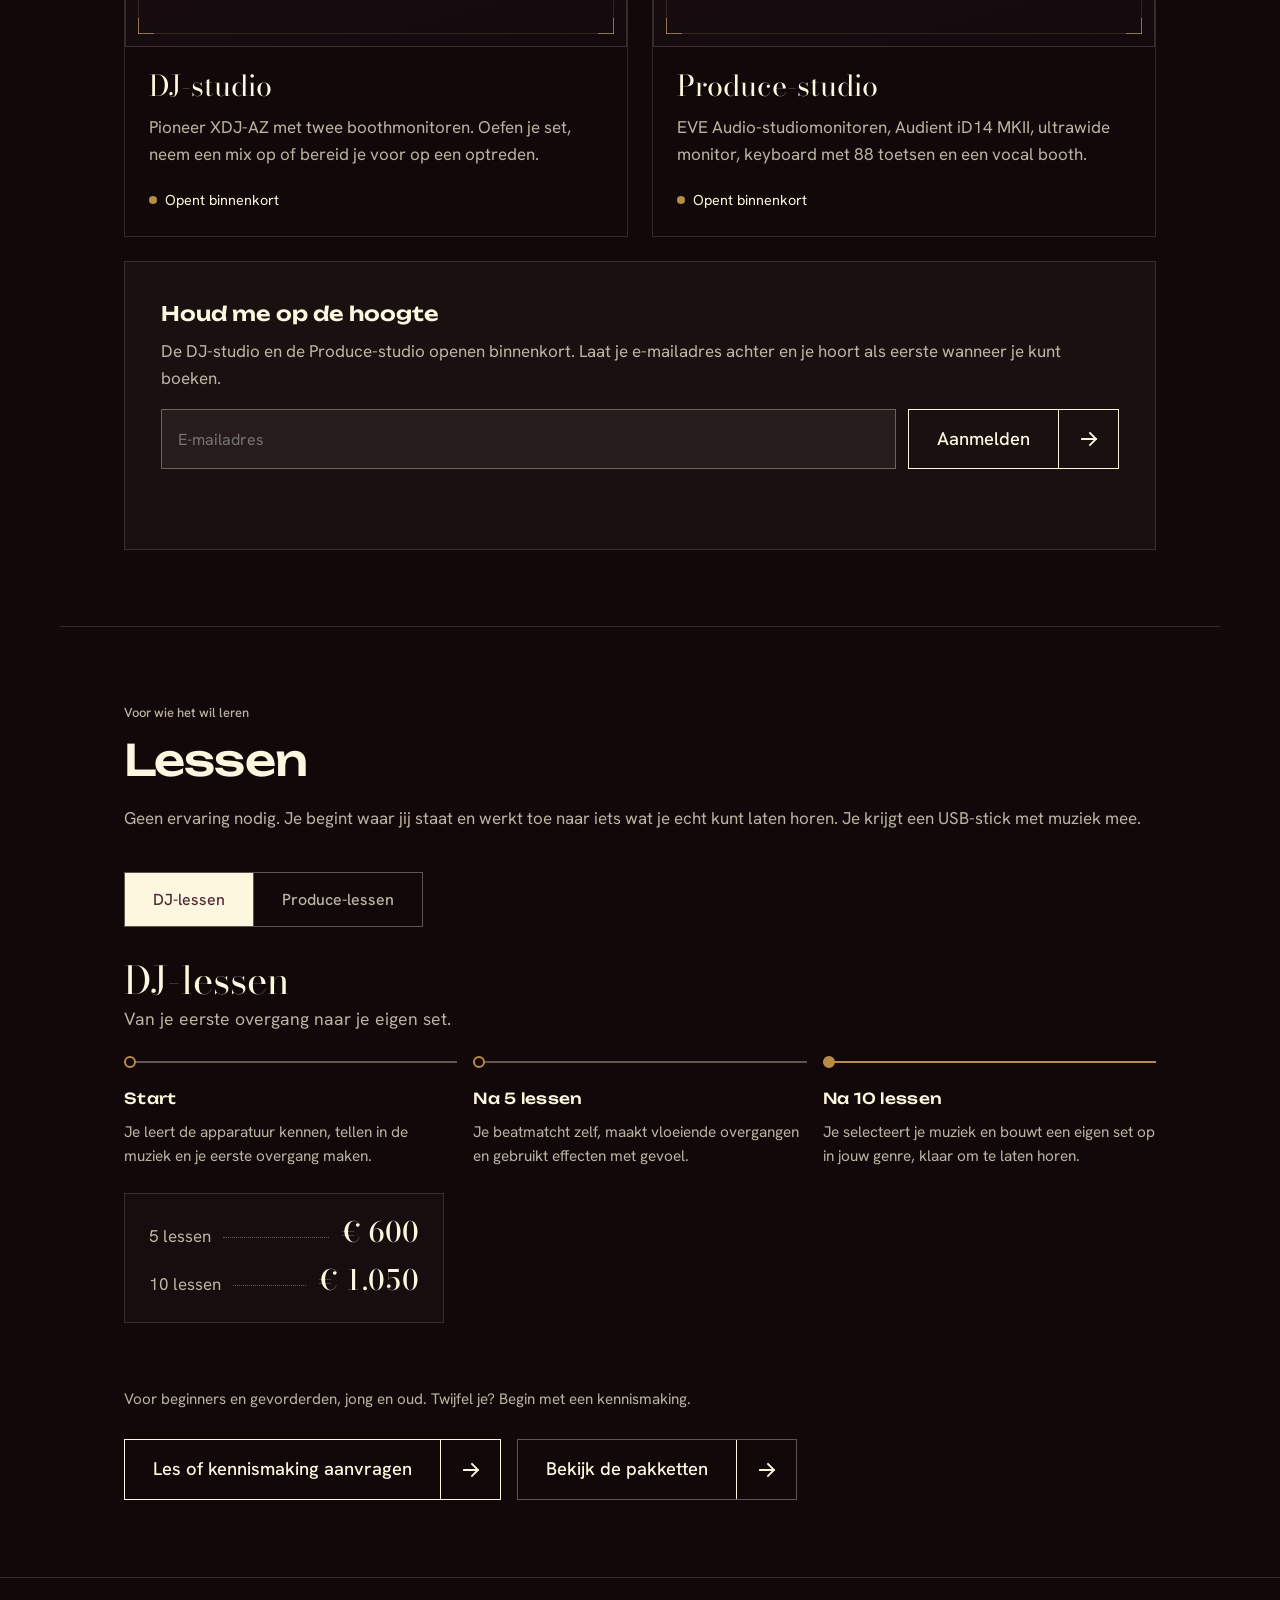
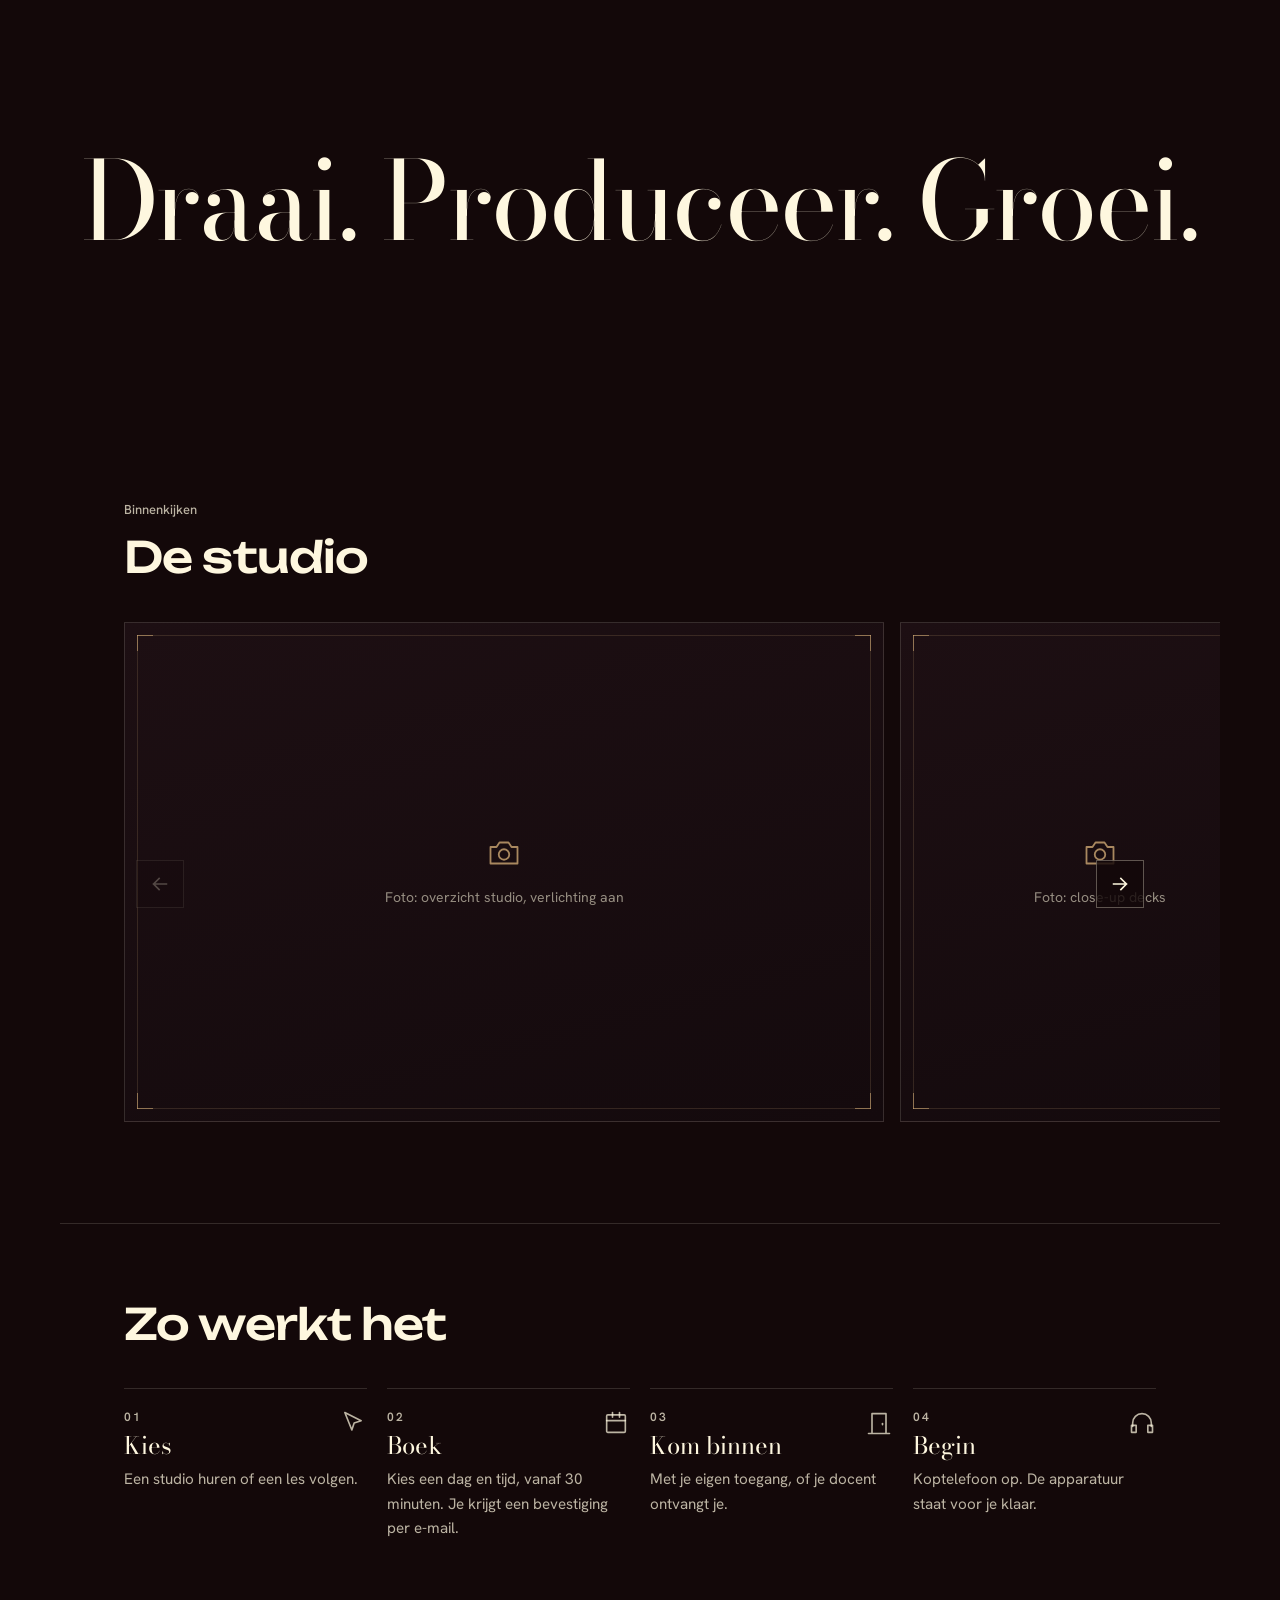
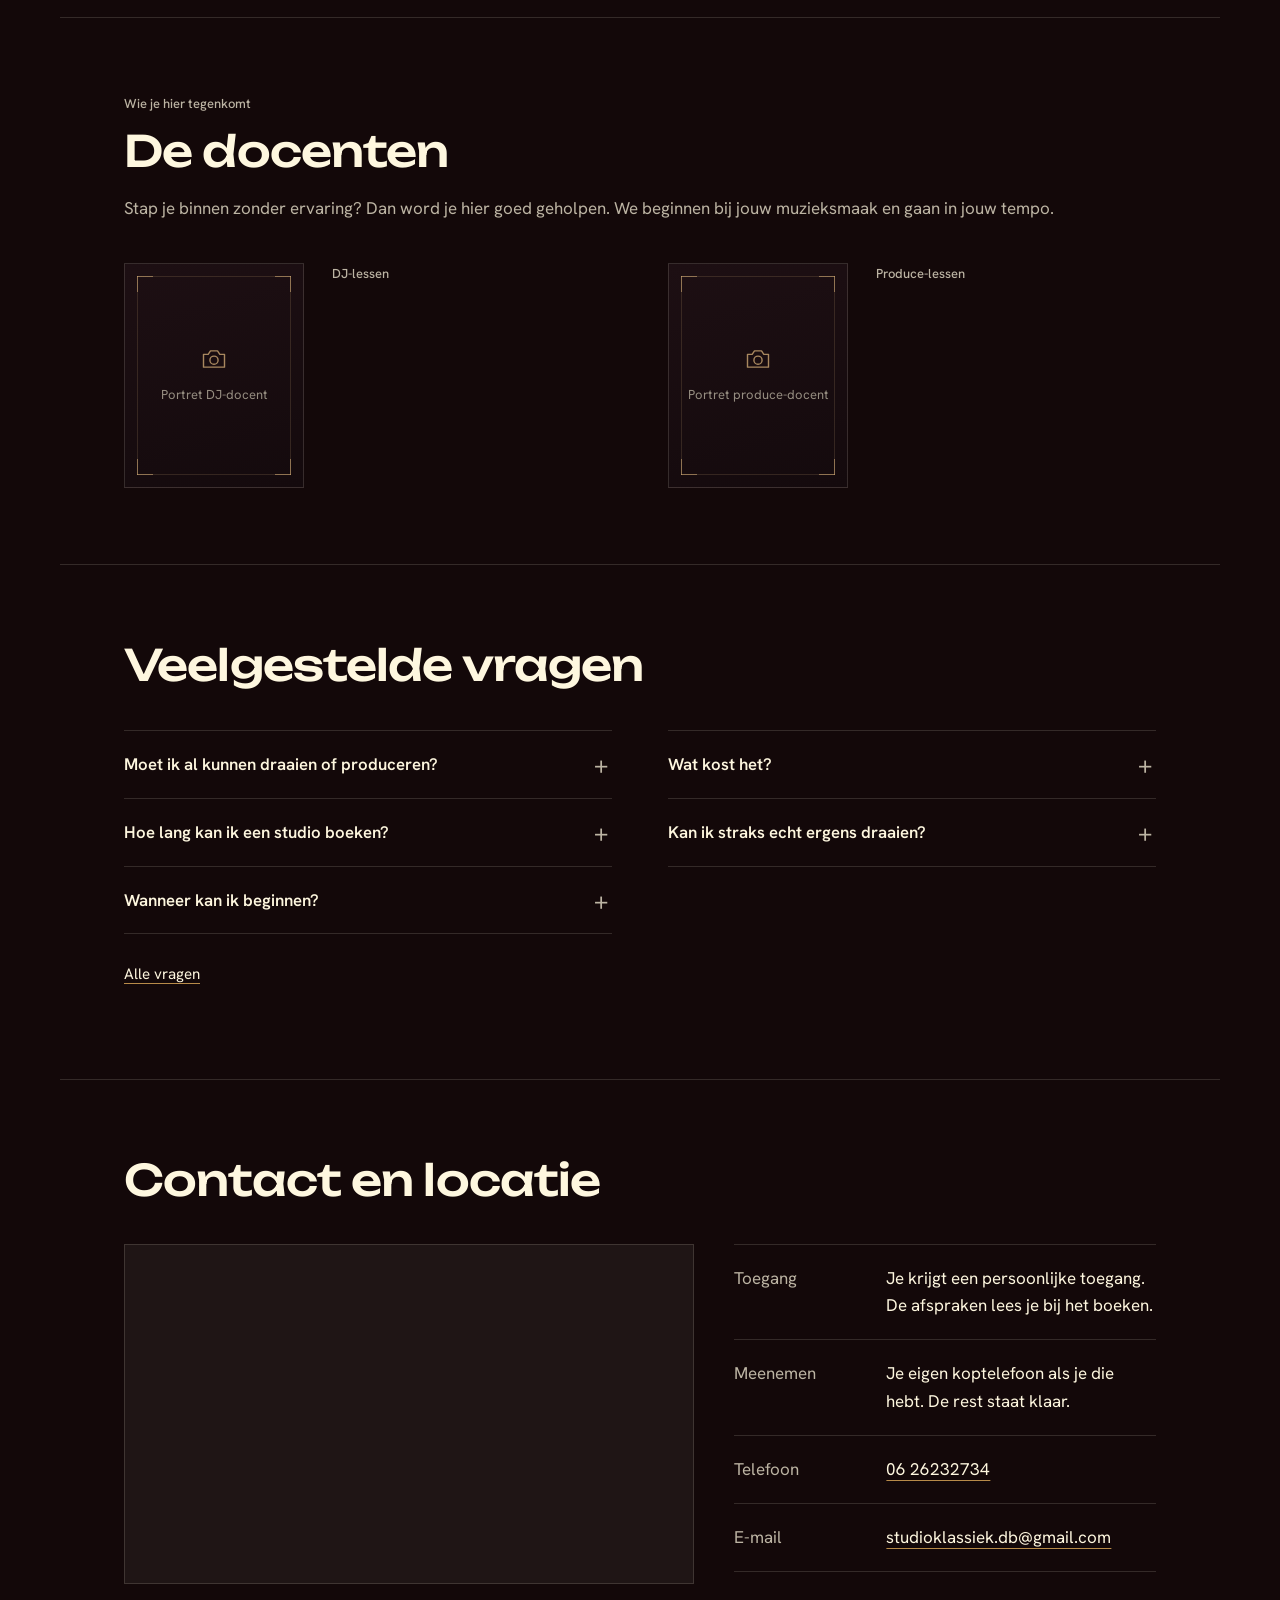
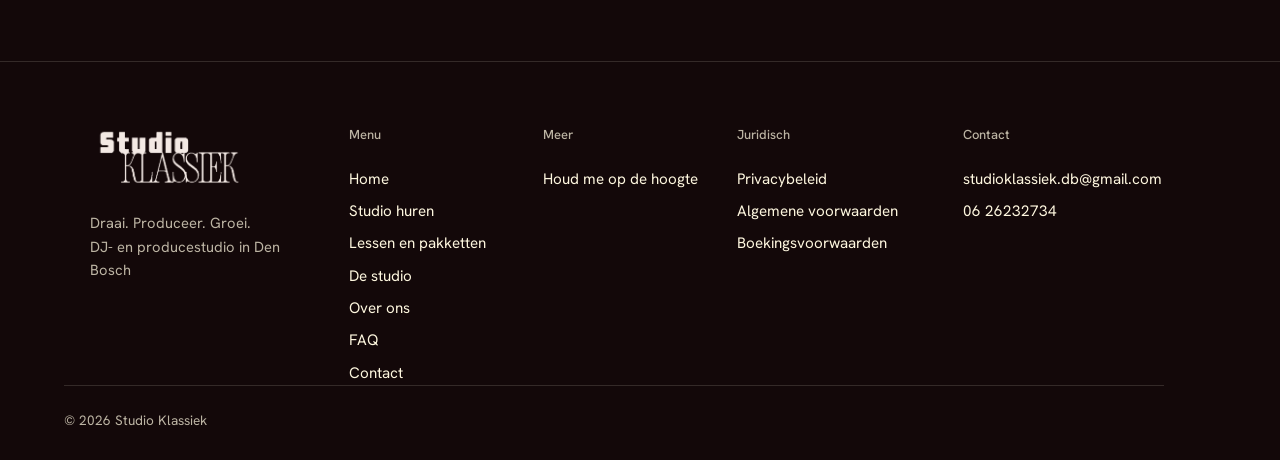
==== commit e6fd724d: "Pagina's De studio, Over ons en Contact, en Firebase-inlog voorbereid Inloggen met Google, Facebook " ====
--- a/index.html
+++ b/index.html
@@ -33,9 +33,9 @@
 
 <nav class="menu" id="menu" aria-label="Hoofdmenu" hidden>
   <a href="self-service.html"><span class="m-text"><span class="m-label">Studio huren</span><small>DJ-studio en Produce-studio per 30 minuten</small></span></a>
-  <a href="pakketten.html"><span class="m-text"><span class="m-label">Pakketten</span><small>DJ- of Produce-lessen, 5 of 10 per pakket</small></span></a>
-  <a href="lessen-boeken.html"><span class="m-text"><span class="m-label">Lessen boeken</span><small>Een les of een kennismaking aanvragen</small></span></a>
-  <a href="index.html#studio"><span class="m-text"><span class="m-label">De studio</span><small>De ruimtes en de apparatuur</small></span></a>
+  <a href="pakketten.html"><span class="m-text"><span class="m-label">Lessen en pakketten</span><small>DJ- of Produce-lessen, 5 of 10 per pakket</small></span></a>
+  <a href="studio.html"><span class="m-text"><span class="m-label">De studio</span><small>De ruimtes en de apparatuur</small></span></a>
+  <a href="over-ons.html"><span class="m-text"><span class="m-label">Over ons</span><small>Wie we zijn en voor wie we er zijn</small></span></a>
 </nav>
 <main id="main">
 
@@ -313,9 +313,11 @@
       <h4>Menu</h4>
       <a href="index.html">Home</a>
       <a href="self-service.html">Studio huren</a>
-      <a href="index.html#lessen">Lessen</a>
-      <a href="pakketten.html">Pakketten</a>
+      <a href="pakketten.html">Lessen en pakketten</a>
+      <a href="studio.html">De studio</a>
+      <a href="over-ons.html">Over ons</a>
       <a href="faq.html">FAQ</a>
+      <a href="contact.html">Contact</a>
     </nav>
     <nav aria-label="Meer">
       <h4>Meer</h4>
--- a/styles.css
+++ b/styles.css
@@ -667,3 +667,22 @@
 .gallery-wrap.no-scroll .g-nav { display: none; }
 @media (max-width: 760px) { .g-nav { display: none; } }
 
+
+/* ===== Extra pagina's: studio, over ons, contact ===== */
+.studio-row { display: grid; grid-template-columns: 1.15fr 1fr; gap: clamp(28px, 5vw, 72px); align-items: center; padding-top: clamp(40px, 6vw, 80px); }
+.studio-row.flip .ph { order: 2; }
+.studio-row .ph { margin: 0; aspect-ratio: 4 / 3; }
+.studio-body { display: grid; gap: 16px; align-content: center; }
+.studio-body h2 { margin: 0; }
+.studio-body p { margin: 0; }
+.studio-body .pk-list { padding-top: 16px; margin-top: 4px; }
+@media (max-width: 900px) { .studio-row { grid-template-columns: 1fr; } .studio-row.flip .ph { order: 0; } }
+
+/* ===== Inloggen met Google of Facebook ===== */
+.social { display: grid; gap: 12px; margin: 0 0 28px; }
+.social .btn { align-items: center; justify-content: flex-start; gap: 16px; width: 100%; padding-left: 24px; }
+.social .btn svg { width: 20px; height: 20px; fill: currentColor; stroke: none; flex: none; }
+.social .btn span { flex: 1; padding: 20px 28px 20px 0; text-align: left; }
+.or { display: flex; align-items: center; gap: 16px; margin: 0 0 24px; color: var(--soft); font-size: .875rem; }
+.or::before, .or::after { content: ""; flex: 1; height: 1px; background: var(--line); }
+.auth-note { margin: 20px 0 0; color: var(--soft); font-size: .875rem; }
